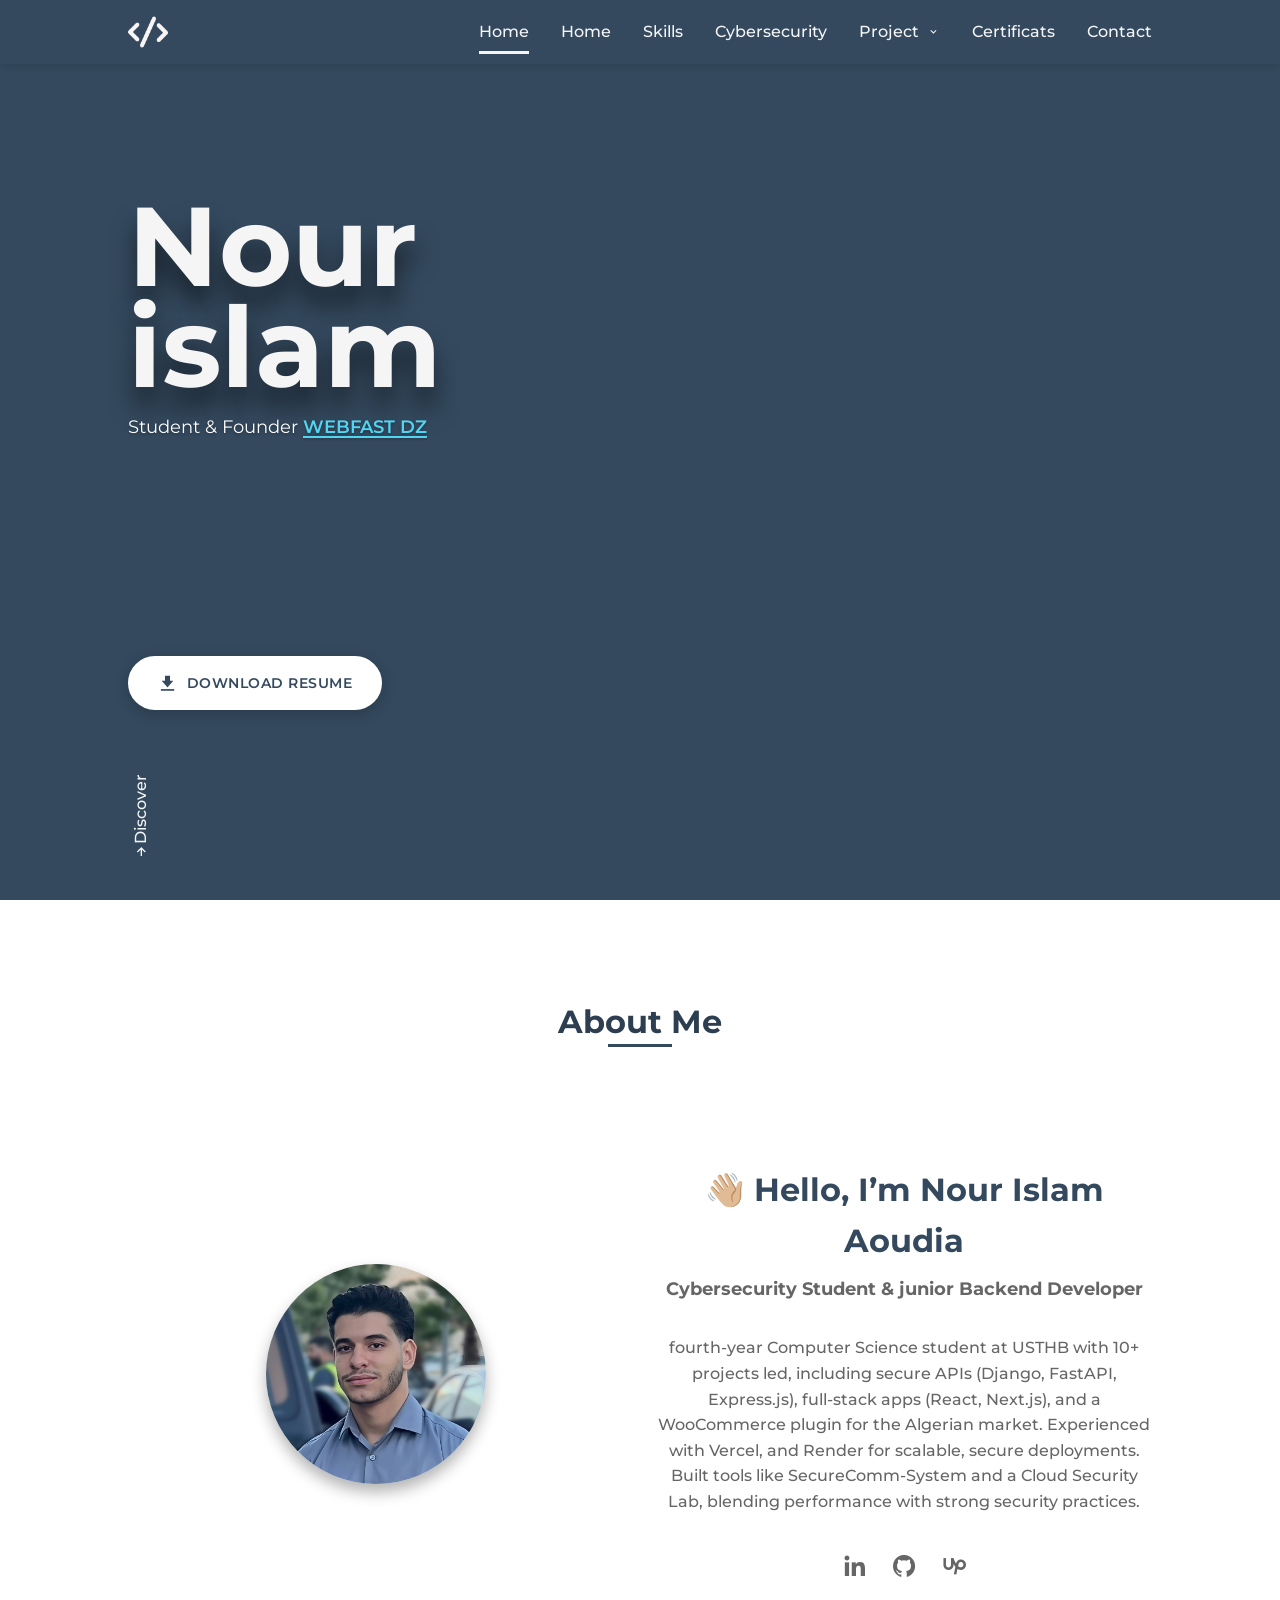
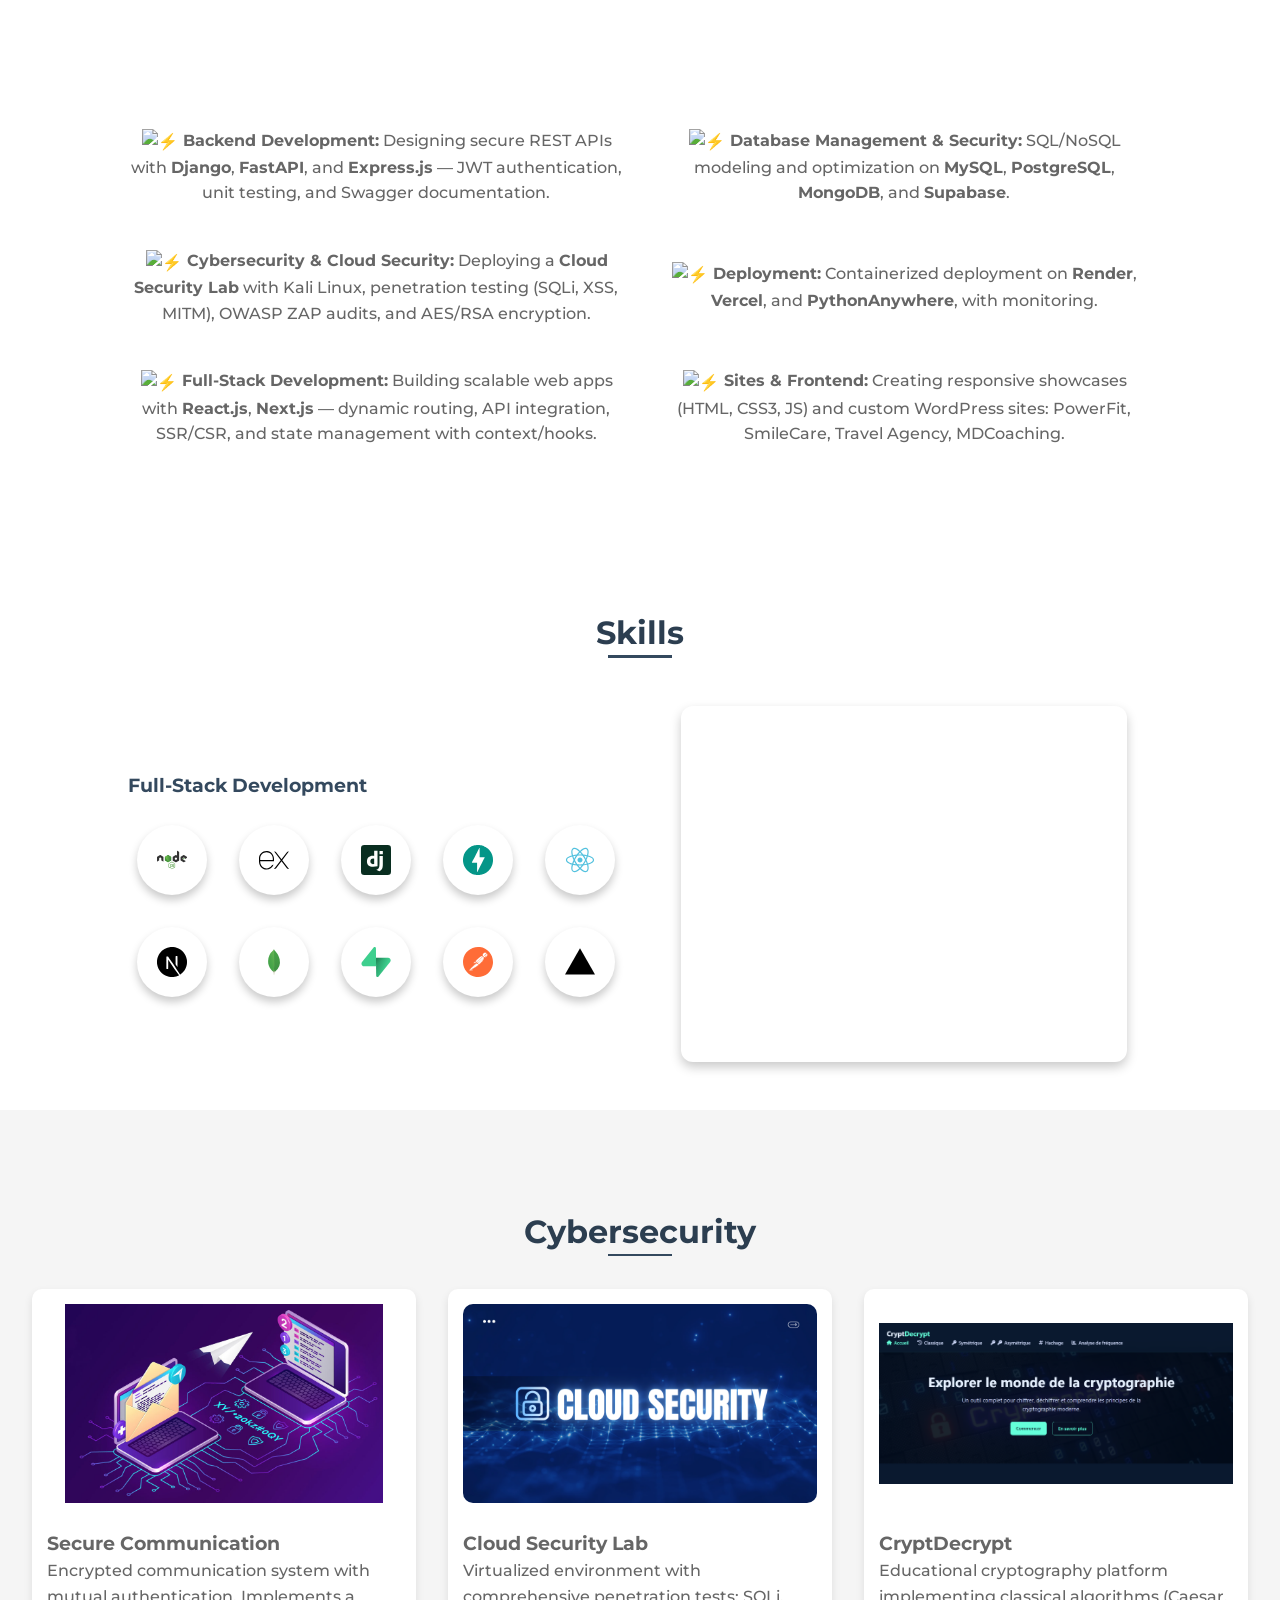
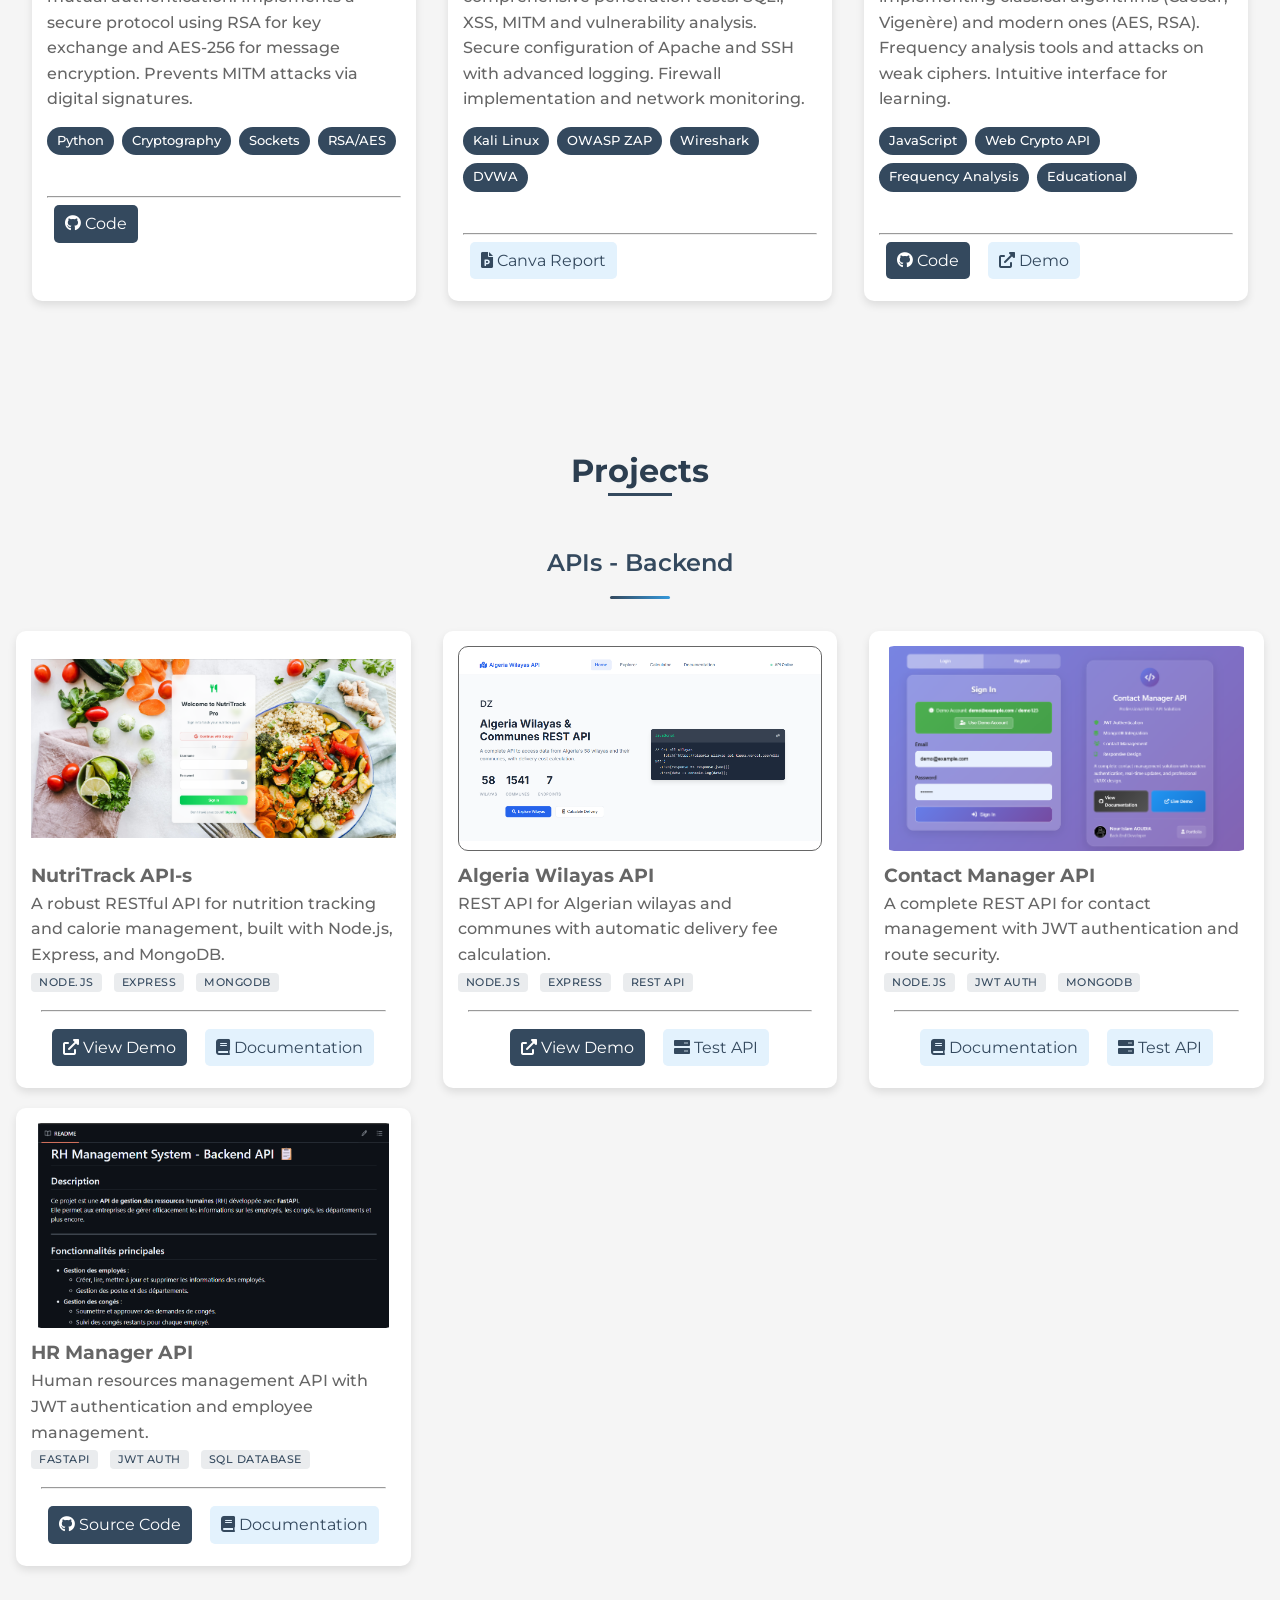
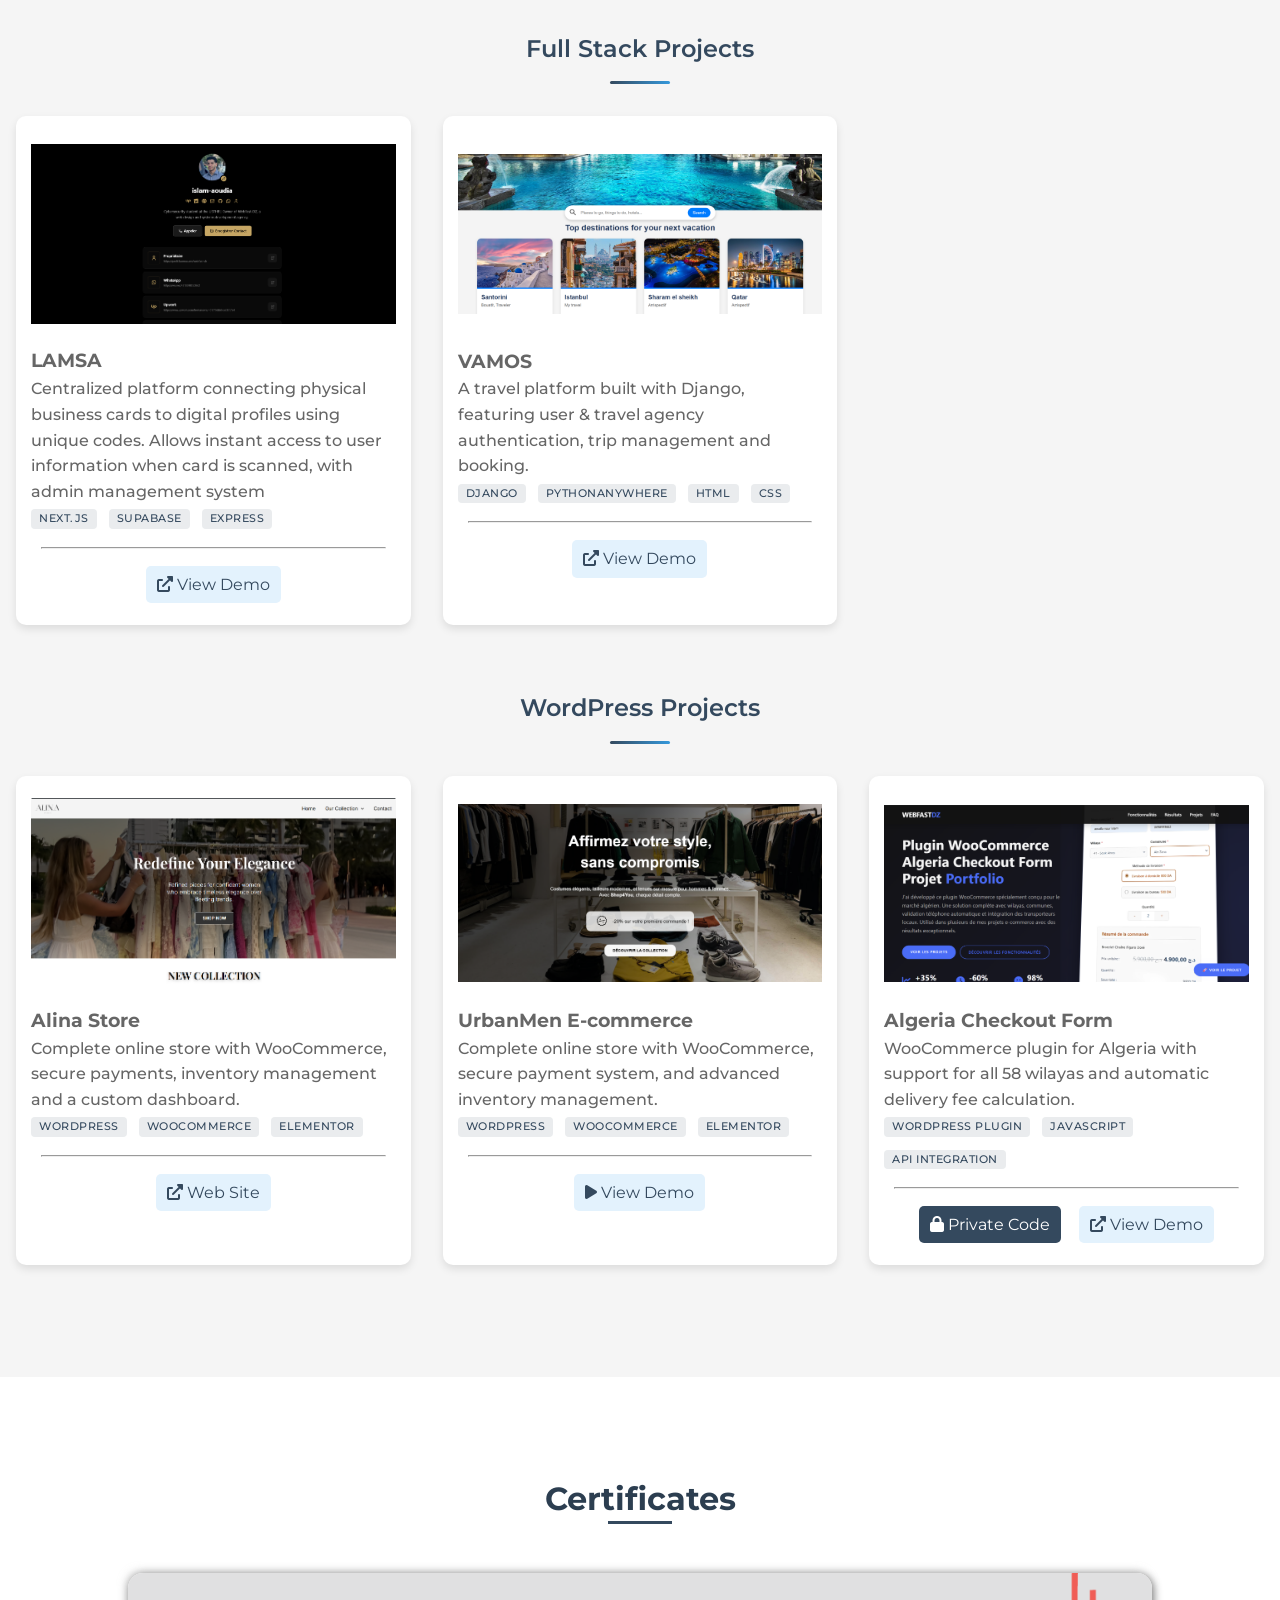
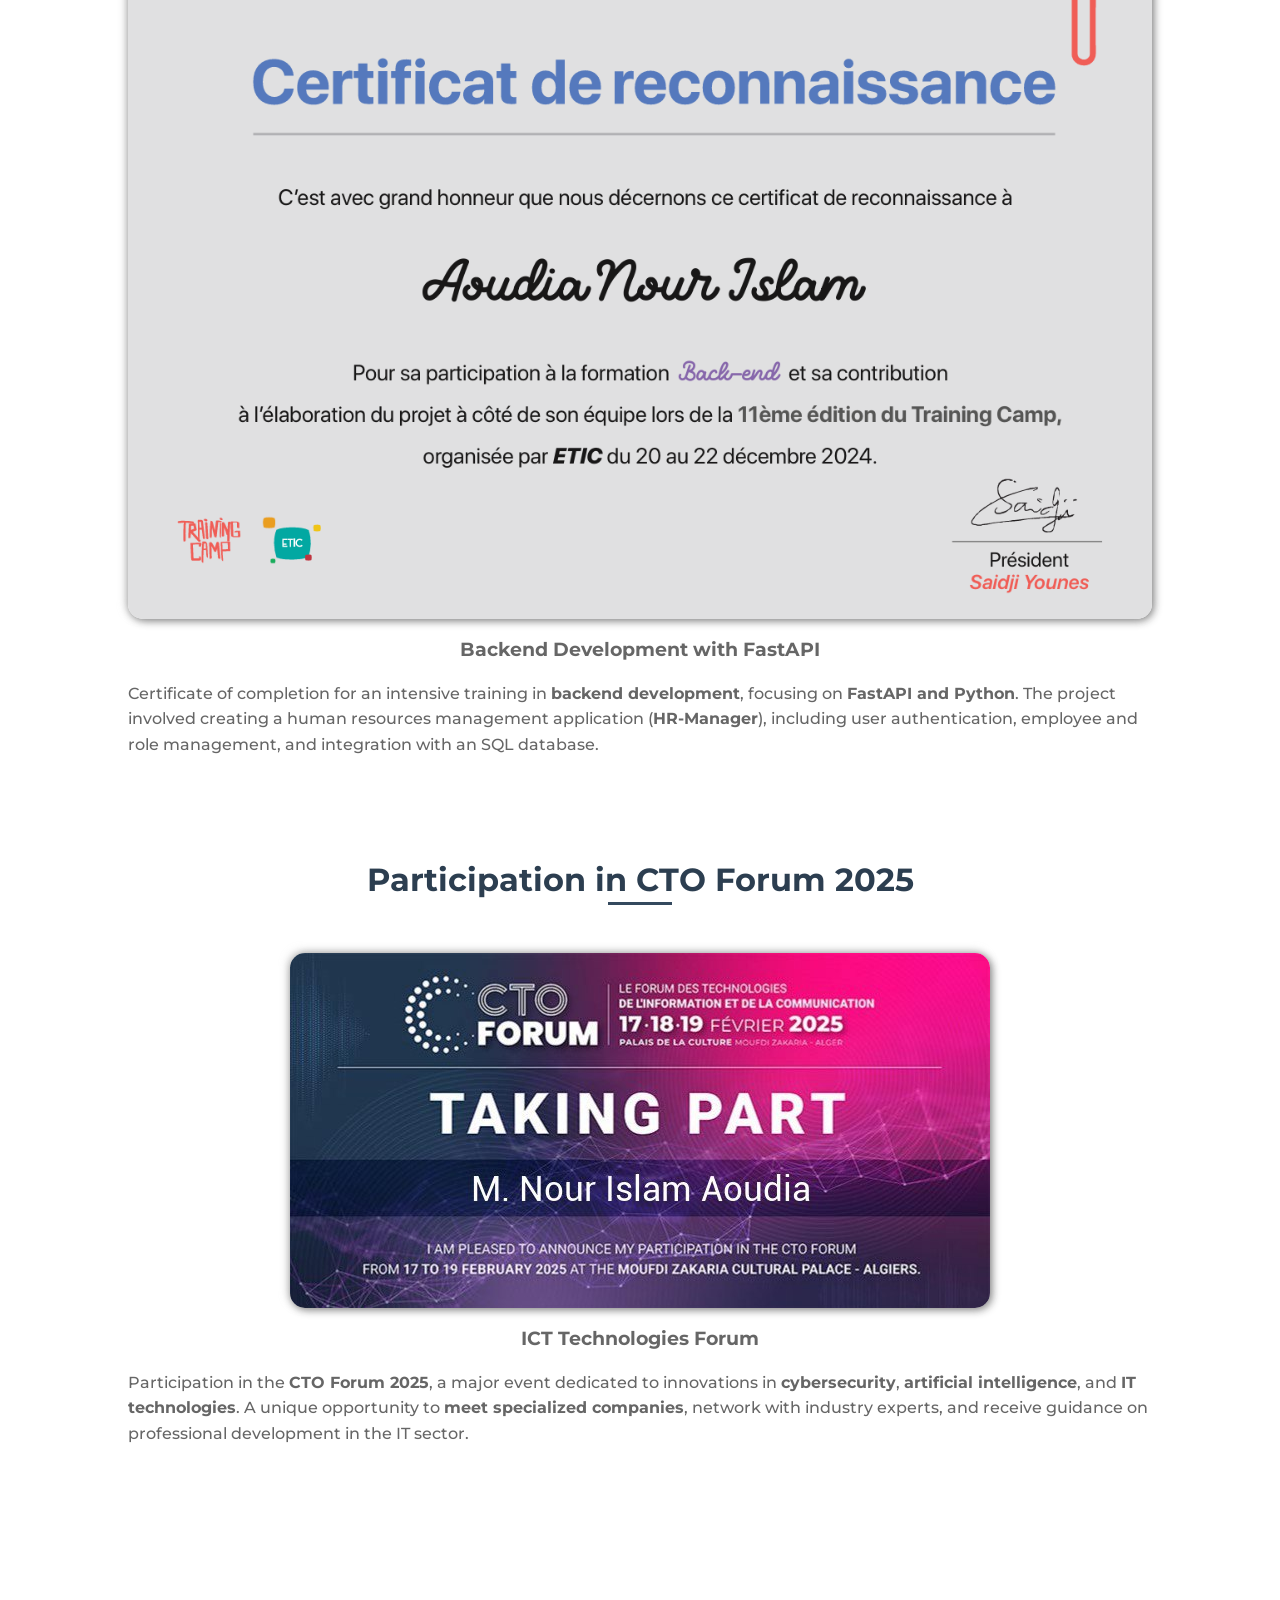
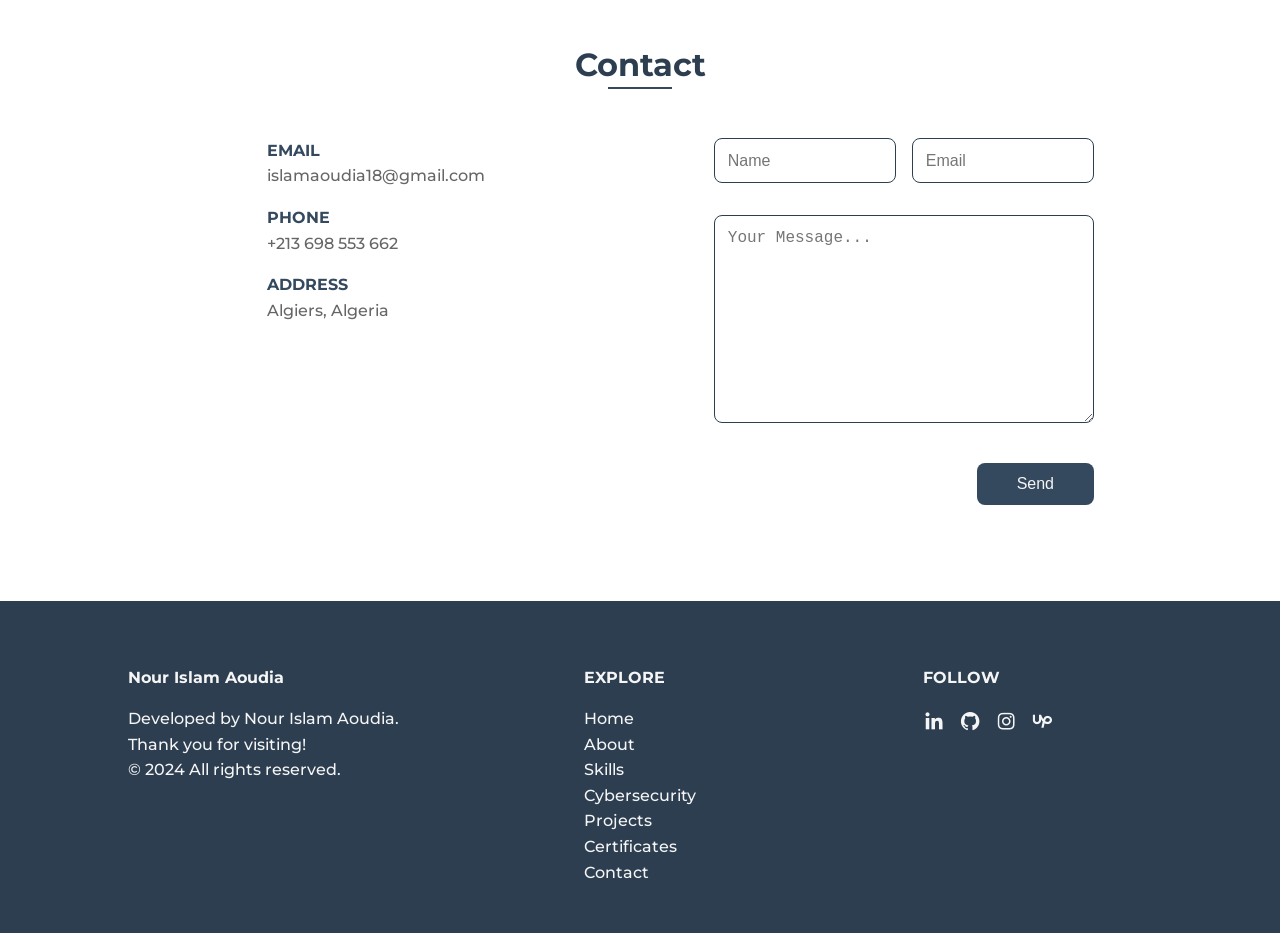
==== index.html @ b224ca78 "remove the bubbles in hero section" ====
<!DOCTYPE html>
<html lang="en">
  <head>
    <!-- Metadata -->
    <meta charset="UTF-8" />
    <meta name="viewport" content="width=device-width, initial-scale=1.0" />
    
    <!-- Enhanced SEO Meta Tags -->
    <meta name="author" content="Nour Islam Aoudia" />
    <meta name="robots" content="index, follow, max-snippet:-1, max-image-preview:large, max-video-preview:-1" />
    <meta name="googlebot" content="index, follow" />
    <meta name="language" content="en, fr" />
    <meta name="theme-color" content="#34495e" />
    
    <!-- Canonical URL -->
    <link rel="canonical" href="https://islamaoudia.dev/" />

    <!-- Enhanced Description & Keywords -->
    <meta
      name="description"
      content="Nour Islam Aoudia - junior Backend Developer & Cybersecurity Student. Proficient in Django, FastAPI, Express.js, MongoDB, PostgreSQL. Creating secure REST APIs and full-stack web applications."
    />
    <meta
      name="keywords"
      content="Nour Islam Aoudia, Backend Developer, Cybersecurity Student, Django, FastAPI, Express.js, MongoDB, PostgreSQL, REST API, Full-Stack Developer, Web Security, Database Management, Algeria Developer, WEBFAST DZ"
    />

    <!-- French Meta Tags -->
    <meta
      name="description:fr"
      content="Nour Islam Aoudia - Développeur Backend junior & Étudiant en Cybersécurité. Maîtrise de Django, FastAPI, Express.js, MongoDB, PostgreSQL. Création d'APIs REST sécurisées et applications web full-stack."
    />
    <meta
      name="keywords:fr"
      content="Nour Islam Aoudia, Développeur Backend, Étudiant en Cybersécurité, Django, FastAPI, Express.js, MongoDB, PostgreSQL, API REST, Développeur Full-Stack, Sécurité Web, Gestion Base de Données, Développeur Algérie, WEBFAST DZ"
    />

    <!-- Enhanced Open Graph Metadata -->
    <meta property="og:title" content="Nour Islam Aoudia - junior Backend Developer & Cybersecurity Student" />
    <meta
      property="og:description"
      content="Discover the portfolio of Nour Islam Aoudia, a skilled Backend Developer and Cybersecurity Student specializing in secure web applications, APIs, and database management. Founder of WEBFAST DZ."
    />
    <meta property="og:image" content="https://islamaoudia.dev/cover.png" />
    <meta property="og:image:width" content="1200" />
    <meta property="og:image:height" content="630" />
    <meta property="og:image:alt" content="Nour Islam Aoudia - Backend Developer Portfolio" />
    <meta property="og:url" content="https://islamaoudia.dev/" />
    <meta property="og:type" content="website" />
    <meta property="og:site_name" content="Nour Islam Aoudia Portfolio" />
    <meta property="og:locale" content="en_US" />
    <meta property="og:locale:alternate" content="fr_FR" />
    
    <!-- Twitter Card Metadata -->
    <meta name="twitter:card" content="summary_large_image" />
    <meta name="twitter:title" content="Nour Islam Aoudia - junior Backend Developer & Cybersecurity Student" />
    <meta name="twitter:description" content="Skilled Backend Developer and Cybersecurity Student. Django, FastAPI, Express.js specialist. Founder of WEBFAST DZ." />
    <meta name="twitter:image" content="https://islamaoudia.dev/cover.png" />
    <meta name="twitter:image:alt" content="Nour Islam Aoudia Portfolio" />
    <meta name="twitter:creator" content="@nourislamaoudia" />
    
    <!-- Schema.org Structured Data for Person -->
    <script type="application/ld+json">
    {
      "@context": "https://schema.org",
      "@type": "Person",
      "name": "Nour Islam Aoudia",
      "url": "https://islamaoudia.dev",
      "image": "https://islamaoudia.dev/Me-Pica.png",
      "sameAs": [
        "https://github.com/NourIslamAoudia",
        "https://www.linkedin.com/in/nour-islam-aoudia/",
        "https://www.instagram.com/n0r.islam"
      ],
      "jobTitle": "Junior Backend Developer & Cybersecurity Student",
      "worksFor": {
        "@type": "Organization",
        "name": "WEBFAST DZ"
      },
      "knowsAbout": ["Backend Development", "Cybersecurity", "Django", "FastAPI", "Express.js", "MongoDB", "PostgreSQL", "REST API"],
      "description": "Junior Backend Developer and Cybersecurity Student with expertise in Django, FastAPI, Express.js, and database management.",
      "address": {
        "@type": "PostalAddress",
        "addressCountry": "Algeria"
      }
    }
    </script>

    <!-- Alternate Language Versions -->
    <link rel="alternate" hreflang="en" href="https://islamaoudia.dev/" />
    <link rel="alternate" hreflang="fr" href="https://islamaoudia.dev/fr/" />
    
    <!-- Sitemap -->
    <link rel="sitemap" type="application/xml" href="https://islamaoudia.dev/sitemap.xml" />

    <!-- Favicon and Icons -->
    <link rel="icon" type="image/png" href="code.png" />
    <link rel="apple-touch-icon" href="code.png" />
    <link rel="manifest" href="manifest.json" />

    <!-- Stylesheets with preload for performance -->
    <link rel="preload" href="style.css" as="style" onload="this.onload=null;this.rel='stylesheet'">
    <noscript><link rel="stylesheet" href="style.css"></noscript>
    
    <!-- Preconnect to external domains for performance -->
    <link rel="preconnect" href="https://cdn.jsdelivr.net" crossorigin>
    <link rel="preconnect" href="https://cdnjs.cloudflare.com" crossorigin>
    <link rel="preconnect" href="https://fonts.googleapis.com" crossorigin>
    <link rel="preconnect" href="https://unpkg.com" crossorigin>
    
    <link
      href="https://cdn.jsdelivr.net/npm/boxicons@2.0.5/css/boxicons.min.css"
      rel="stylesheet"
    />
    <link
      rel="stylesheet"
      href="https://cdnjs.cloudflare.com/ajax/libs/font-awesome/6.0.0/css/all.min.css"
    />
    <link
      rel="stylesheet"
      href="https://unpkg.com/boxicons@2.1.4/css/boxicons.min.css"
    />
    <link
      rel="stylesheet"
      href="https://cdnjs.cloudflare.com/ajax/libs/font-awesome/6.0.0-beta3/css/all.min.css"
    />

    <title>
      Nour Islam Aoudia | junior Backend Developer & Cybersecurity Student | Django, FastAPI, Express.js
    </title>
  </head>

  <body>
    <!-- Header Navigation -->
    <header class="l-header">
      <nav class="nav bd-grid">
        <div>
          <a href="#" class="nav__logo">
            <img src="logo.png" alt="Logo" class="nav__logo-img" />
          </a>
        </div>

        <div class="nav__menu" id="nav-menu">
          <ul class="nav__list">
            <li class="nav__item">
              <a href="#home" class="nav__link active">Home</a>
            </li>
            <li class="nav__item">
              <a href="#about" class="nav__link">Home</a>
            </li>
            <li class="nav__item">
              <a href="#skills" class="nav__link">Skills</a>
            </li>
            <li class="nav__item">
              <a href="#cybersecurity" class="nav__link">Cybersecurity</a>
            </li>
            <li class="nav__item nav__dropdown">
              <a href="#portfolio" class="nav__link"
                >Project<i class="bx bx-chevron-down"></i
              ></a>
              <ul class="nav__dropdown-menu">
                <li>
                  <a href="#autres" class="nav__dropdown-link"
                    >API's - Backend</a
                  >
                </li>
                <li>
                  <a href="#fullstack" class="nav__dropdown-link">Full Stack</a>
                </li>
                <li>
                  <a href="#wordpress" class="nav__dropdown-link">WordPress</a>
                </li>
              </ul>
            </li>
            <!--<li class="nav__item"><a href="#project" class="nav__link">Projets</a></li>-->
            <li class="nav__item">
              <a href="#certificat" class="nav__link">Certificats</a>
            </li>
            <li class="nav__item">
              <a href="#contact" class="nav__link">Contact</a>
            </li>
          </ul>
        </div>

        <div class="nav__toggle" id="nav-toggle">
          <i class="bx bx-menu"></i>
        </div>
      </nav>
    </header>

    <main class="l-main">
      <!-- Home Section -->
      <section class="home" id="home">
        
        <div class="home__container bd-grid">
          <h1 class="home__title">
            <span>Nour</span><br />
            <span>islam</span>
          </h1>
          <!-- Nouveau sous-titre ajouté ici -->
          <h2 class="home__subtitle">
            Student & Founder
            <a
              href="https://webfast-dz.vercel.app"
              target="_blank"
              class="webfast-link"
              >WEBFAST DZ</a
            >
          </h2>

          <!-- Download Resume Button -->
          <div class="home__cta">
            <a href="resume.pdf" download="Nour_Islam_Aoudia_Resume.pdf" class="home__cta-btn">
              <i class='bx bxs-download'></i>
              Download Resume
            </a>
          </div>

          <div class="home__scroll">
            <a href="#about" class="home__scroll-link">
              <i class="bx bx-down-arrow-alt"></i>Discover
            </a>
          </div>

          <div class="home__img" id="lottie-animation"></div>
        </div>
      </section>

      <!-- About Section -->
      <section class="about section" id="about" itemscope itemtype="https://schema.org/Person">
        <h2 class="section-title">About Me</h2>
        <div class="about__container bd-grid">
          <div class="about__img">
            <img src="Me-Pica.png" alt="Professional photo of Nour Islam Aoudia - Backend Developer and Cybersecurity Specialist" itemprop="image" />
          </div>

          <div>
            <div class="about__social" style="text-align: center">
              <h2 class="about__subtitle">👋🏼 Hello, I’m Nour Islam Aoudia</h2>
              <span class="about__profession" style="font-size: large">
                <b>Cybersecurity Student & junior Backend Developer</b>
              </span>
              <p class="about__text">
                fourth-year Computer Science student at USTHB with 10+ projects
                led, including secure APIs (Django, FastAPI, Express.js),
                full-stack apps (React, Next.js), and a WooCommerce plugin for
                the Algerian market. Experienced with Vercel, and Render
                for scalable, secure deployments. Built tools like
                SecureComm-System and a Cloud Security Lab, blending performance
                with strong security practices.
              </p>
            </div>
            <div class="about__social">
              <a
                href="https://www.linkedin.com/in/nour-islam-aoudia-594b5026a/"
                class="about__social-icon"
              >
                <i class="bx bxl-linkedin"></i>
              </a>
              <a
                href="https://github.com/NourIslamAoudia"
                class="about__social-icon"
              >
                <i class="bx bxl-github"></i>
              </a>
              <a
                href="https://www.upwork.com/freelancers/~017f56bb8ccd37c7e4?mp_source=share"
                class="about__social-icon"
              >
                <i class="bx bxl-upwork"></i>
              </a>
            </div>
          </div>
        </div>

        <ul class="about__container bd-grid">
            <li class="about__info" id="left">
                <img
                alt="⚡"
                draggable="false"
                src="//cdnjs.cloudflare.com/ajax/libs/twemoji/14.0.2/72x72/26a1.png"
                style="display: inline; height: 1em; width: 1em; margin: 0 0.05em 0 0.1em; vertical-align: -0.1em;"
                />
                <strong>Backend Development:</strong>
                Designing secure REST APIs with <b>Django</b>, <b>FastAPI</b>, and
                <b>Express.js</b> — JWT authentication, unit testing, and Swagger documentation.
            </li>

            <li class="about__info" id="right">
                <img
                alt="⚡"
                draggable="false"
                src="//cdnjs.cloudflare.com/ajax/libs/twemoji/14.0.2/72x72/26a1.png"
                style="display: inline; height: 1em; width: 1em; margin: 0 0.05em 0 0.1em; vertical-align: -0.1em;"
                />
                <strong>Database Management & Security:</strong>
                SQL/NoSQL modeling and optimization on <b>MySQL</b>, <b>PostgreSQL</b>,
                <b>MongoDB</b>, and <b>Supabase</b>.
            </li>

            <li class="about__info" id="left">
                <img
                alt="⚡"
                draggable="false"
                src="//cdnjs.cloudflare.com/ajax/libs/twemoji/14.0.2/72x72/26a1.png"
                style="display: inline; height: 1em; width: 1em; margin: 0 0.05em 0 0.1em; vertical-align: -0.1em;"
                />
                <strong>Cybersecurity & Cloud Security:</strong>
                Deploying a <b>Cloud Security Lab</b> with Kali Linux, penetration testing (SQLi, XSS, MITM),
                OWASP ZAP audits, and AES/RSA encryption.
            </li>

            <li class="about__info" id="right">
                <img
                alt="⚡"
                draggable="false"
                src="//cdnjs.cloudflare.com/ajax/libs/twemoji/14.0.2/72x72/26a1.png"
                style="display: inline; height: 1em; width: 1em; margin: 0 0.05em 0 0.1em; vertical-align: -0.1em;"
                />
                <strong>Deployment:</strong>
                Containerized deployment on <b>Render</b>, <b>Vercel</b>, and <b>PythonAnywhere</b>,
                with monitoring.
            </li>

            <li class="about__info" id="left">
                <img
                alt="⚡"
                draggable="false"
                src="//cdnjs.cloudflare.com/ajax/libs/twemoji/14.0.2/72x72/26a1.png"
                style="display: inline; height: 1em; width: 1em; margin: 0 0.05em 0 0.1em; vertical-align: -0.1em;"
                />
                <strong>Full-Stack Development:</strong>
                Building scalable web apps with <b>React.js</b>, <b>Next.js</b> —
                dynamic routing, API integration, SSR/CSR, and state management with context/hooks.
            </li>

            <li class="about__info" id="right">
                <img
                alt="⚡"
                draggable="false"
                src="//cdnjs.cloudflare.com/ajax/libs/twemoji/14.0.2/72x72/26a1.png"
                style="display: inline; height: 1em; width: 1em; margin: 0 0.05em 0 0.1em; vertical-align: -0.1em;"
                />
                <strong>Sites & Frontend:</strong>
                Creating responsive showcases (HTML, CSS3, JS) and custom WordPress sites:
                PowerFit, SmileCare, Travel Agency, MDCoaching.
            </li>
        </ul>


      <!-- Skills Section -->
      <section class="skills section" id="skills">
        <h2 class="section-title">Skills</h2>
        <div class="skills__container bd-grid">
          <div class="skills__box">
            <h3 class="skills__subtitle">Full-Stack Development</h3>
            <div class="skills__icons">
              <!-- Skill Icons with Circular Container -->
              <div class="skill__icon-circle">
                <img
                  src="assets/icons/nodejs.svg"
                  alt="Node.js"
                  class="skill__icon"
                />
              </div>
              <div class="skill__icon-circle">
                <img
                  src="assets/icons/express.svg"
                  alt="Express.js"
                  class="skill__icon"
                />
              </div>
              <div class="skill__icon-circle">
                <img
                  src="assets/icons/django.svg"
                  alt="Django"
                  class="skill__icon"
                />
              </div>
              <div class="skill__icon-circle">
                <img
                  src="assets/icons/FastAPI.svg"
                  alt="FastAPI"
                  class="skill__icon"
                />
              </div>
              <div class="skill__icon-circle">
                <img
                  src="assets/icons/react.svg"
                  alt="React"
                  class="skill__icon"
                />
              </div>
              <div class="skill__icon-circle">
                <img
                  src="assets/icons/nextjs.svg"
                  alt="NextJS"
                  class="skill__icon"
                />
              </div>
              <div class="skill__icon-circle">
                <img
                  src="assets/icons/mongodb.svg"
                  alt="MongoDB"
                  class="skill__icon"
                />
              </div>
              <div class="skill__icon-circle">
                <img
                  src="assets/icons/supabase.svg"
                  alt="Supabase"
                  class="skill__icon"
                />
              </div>
              <div class="skill__icon-circle">
                <img
                  src="assets/icons/postman.svg"
                  alt="Postman"
                  class="skill__icon"
                />
              </div>
              <div class="skill__icon-circle">
                <img
                  src="assets/icons/vercel.svg"
                  alt="Vercel"
                  class="skill__icon"
                />
              </div>
            </div>
          </div>
          <div class="chart-container">
            <canvas id="radarChart"></canvas>
          </div>
        </div>
      </section>

      <!-- Cybersécurité Section -->
      <section class="cybersecurity section" id="cybersecurity">
        <h2 class="section-title">Cybersecurity</h2>
        <div class="portfolio__container bd-grid">
          <div class="portfolio__item">
            <img src="project/secure_commu.jpg" alt="Secure Communication" />
            <br />
            <div class="portfolio__content">
              <h3 class="portfolio__title">Secure Communication</h3>
              <p class="portfolio__description">
                Encrypted communication system with mutual authentication.
                Implements a secure protocol using RSA for key exchange and
                AES‑256 for message encryption. Prevents MITM attacks via
                digital signatures.
              </p>
              <div class="cyber-tech">
                <span class="tech-tag">Python</span>
                <span class="tech-tag">Cryptography</span>
                <span class="tech-tag">Sockets</span>
                <span class="tech-tag">RSA/AES</span>
              </div>
              <br />
              <hr />
              <div class="portfolio__links">
                <a
                  href="https://github.com/NourIslamAoudia/SecureComm-System.git"
                  class="portfolio__link-name"
                >
                  <i class="fab fa-github"></i> Code
                </a>
              </div>
            </div>
          </div>

          <div class="portfolio__item">
            <img src="project/clooud.png" alt="Cloud Security Lab" />
            <br />
            <div class="portfolio__content">
              <h3 class="portfolio__title">Cloud Security Lab</h3>
              <p class="portfolio__description">
                Virtualized environment with comprehensive penetration tests:
                SQLi, XSS, MITM and vulnerability analysis. Secure configuration
                of Apache and SSH with advanced logging. Firewall implementation
                and network monitoring.
              </p>
              <div class="cyber-tech">
                <span class="tech-tag">Kali Linux</span>
                <span class="tech-tag">OWASP ZAP</span>
                <span class="tech-tag">Wireshark</span>
                <span class="tech-tag">DVWA</span>
              </div>
              <br />
              <hr />
              <div class="portfolio__links">
                <a
                  href="https://www.canva.com/design/DAGm5iIHAuY/79BrPWYTE5_JJTWfNdQR8A/edit?utm_content=DAGm5iIHAuY&utm_campaign=designshare&utm_medium=link2&utm_source=sharebutton"
                  class="portfolio__link-demo"
                  target="_blank"
                >
                  <i class="fas fa-file-powerpoint"></i> Canva Report
                </a>
              </div>
            </div>
          </div>

          <div class="portfolio__item">
            <img src="project/crypto.png" alt="CryptDecrypt" />
            <br />
            <div class="portfolio__content">
              <h3 class="portfolio__title">CryptDecrypt</h3>
              <p class="portfolio__description">
                Educational cryptography platform implementing classical
                algorithms (Caesar, Vigenère) and modern ones (AES, RSA).
                Frequency analysis tools and attacks on weak ciphers. Intuitive
                interface for learning.
              </p>
              <div class="cyber-tech">
                <span class="tech-tag">JavaScript</span>
                <span class="tech-tag">Web Crypto API</span>
                <span class="tech-tag">Frequency Analysis</span>
                <span class="tech-tag">Educational</span>
              </div>
              <br />
              <hr />
              <div class="portfolio__links">
                <a
                  href="https://github.com/NourIslamAoudia/crypto-algorithms-js.git"
                  class="portfolio__link-name"
                >
                  <i class="fab fa-github"></i> Code
                </a>
                <a
                  href="https://crypto-algorithms-js.vercel.app/"
                  class="portfolio__link-demo"
                >
                  <i class="fas fa-external-link-alt"></i> Demo
                </a>
              </div>
            </div>
          </div>
        </div>
      </section>

      <!-- Portfolio Section -->
      <section class="portfolio section" id="portfolio">
        <div class="section-header">
          <h2 class="section-title">Projects</h2>
        </div>

        <!-- APIs - Backend -->
        <div class="portfolio-subsection" id="autres">
          <div class="subsection-header">
            <h3 class="portfolio-subsection-title">APIs - Backend</h3>
          </div>
          <div class="portfolio__container">
            <!-- NutriTrack-API-s -->
            <div class="portfolio__item">
              <div class="portfolio__img">
                <img
                  src="project/nutriTrack.png"
                  alt="NutriTrack-API-s"
                  loading="lazy"
                />
              </div>
              <div class="portfolio__content">
                <h3 class="portfolio__title">NutriTrack API-s</h3>
                <p class="portfolio__description">
                  A robust RESTful API for nutrition tracking and calorie
                  management, built with Node.js, Express, and MongoDB.
                </p>
                <div class="portfolio__tech">
                  <span class="tech-badge">Node.js</span>
                  <span class="tech-badge">Express</span>
                  <span class="tech-badge">MongoDB</span>
                </div>
                <hr style="margin: 10px" />
                <div class="portfolio__overlay">
                  <div class="portfolio__links">
                    <a
                      href="https://front-my-calories.vercel.app/"
                      class="portfolio__link-name"
                      target="_blank"
                      rel="noopener noreferrer"
                    >
                      <i class="fas fa-external-link-alt"></i> View Demo
                    </a>
                    <a
                      href="https://github.com/NourIslamAoudia/NutriTrack-API-s/blob/main/README.md"
                      class="portfolio__link-demo"
                      target="_blank"
                      rel="noopener noreferrer"
                    >
                      <i class="fas fa-book"></i> Documentation
                    </a>
                  </div>
                </div>
              </div>
            </div>

            <!-- Algeria Wilayas API -->
            <div class="portfolio__item">
              <div class="portfolio__img">
                <img
                  src="project/api-delevery.png"
                  alt="Algeria Wilayas API"
                  loading="lazy"
                  style="border: solid 1px"
                />
              </div>
              <div class="portfolio__content">
                <h3 class="portfolio__title">Algeria Wilayas API</h3>
                <p class="portfolio__description">
                  REST API for Algerian wilayas and communes with automatic
                  delivery fee calculation.
                </p>
                <div class="portfolio__tech">
                  <span class="tech-badge">Node.js</span>
                  <span class="tech-badge">Express</span>
                  <span class="tech-badge">REST API</span>
                </div>
                <hr style="margin: 10px" />
                <div class="portfolio__overlay">
                  <div class="portfolio__links">
                    <a
                      href="https://inetface-algeria-wilayas-api.vercel.app"
                      class="portfolio__link-name"
                      target="_blank"
                      rel="noopener noreferrer"
                    >
                      <i class="fas fa-external-link-alt"></i> View Demo
                    </a>
                    <a
                      href="https://algeria-wilayas-api-kappa.vercel.app/"
                      class="portfolio__link-demo"
                      target="_blank"
                      rel="noopener noreferrer"
                    >
                      <i class="fas fa-server"></i> Test API
                    </a>
                  </div>
                </div>
              </div>
            </div>

            <!-- Contact Manager API -->
            <div class="portfolio__item">
              <div class="portfolio__img">
                <img
                  src="project/api-contact.png"
                  alt="Contact Manager API"
                  loading="lazy"
                />
              </div>
              <div class="portfolio__content">
                <h3 class="portfolio__title">Contact Manager API</h3>
                <p class="portfolio__description">
                  A complete REST API for contact management with JWT
                  authentication and route security.
                </p>
                <div class="portfolio__tech">
                  <span class="tech-badge">Node.js</span>
                  <span class="tech-badge">JWT Auth</span>
                  <span class="tech-badge">MongoDB</span>
                </div>
                <hr style="margin: 10px" />
                <div class="portfolio__overlay">
                  <div class="portfolio__links">
                    <a
                      href="https://github.com/NourIslamAoudia/api-contact-manager/blob/main/README.md"
                      class="portfolio__link-demo"
                      target="_blank"
                      rel="noopener noreferrer"
                    >
                      <i class="fas fa-book"></i> Documentation
                    </a>
                    <a
                      href="https://api-contact-manager.vercel.app"
                      class="portfolio__link-demo"
                      target="_blank"
                      rel="noopener noreferrer"
                    >
                      <i class="fas fa-server"></i> Test API
                    </a>
                  </div>
                </div>
              </div>
            </div>


            <!-- HR Manager API -->
            <div class="portfolio__item">
              <div class="portfolio__img">
                <img
                  src="project/fastapi.png"
                  alt="HR Manager API"
                  loading="lazy"
                />
              </div>
              <div class="portfolio__content">
                <h3 class="portfolio__title">HR Manager API</h3>
                <p class="portfolio__description">
                  Human resources management API with JWT authentication and
                  employee management.
                </p>
                <div class="portfolio__tech">
                  <span class="tech-badge">FastAPI</span>
                  <span class="tech-badge">JWT Auth</span>
                  <span class="tech-badge">SQL Database</span>
                </div>
                <hr style="margin: 10px" />
                <div class="portfolio__overlay">
                  <div class="portfolio__links">
                    <a
                      href="https://github.com/NourIslamAoudia/HR-management-FastAPI-Backend/tree/main/app"
                      class="portfolio__link-name"
                      target="_blank"
                      rel="noopener noreferrer"
                    >
                      <i class="fab fa-github"></i> Source Code
                    </a>
                    <a
                      href="https://github.com/NourIslamAoudia/HR-management-FastAPI-Backend/blob/main/README.md"
                      class="portfolio__link-demo"
                      target="_blank"
                      rel="noopener noreferrer"
                    >
                      <i class="fas fa-book"></i> Documentation
                    </a>
                  </div>
                </div>
              </div>
            </div>

          </div>
        </div>

        <!-- Full Stack Projects -->
        <div class="portfolio-subsection" id="fullstack">
          <div class="subsection-header">
            <h3 class="portfolio-subsection-title">Full Stack Projects</h3>
          </div>
          <div class="portfolio__container">

            <!-- LAMSA -->
            <div class="portfolio__item">
              <div class="portfolio__img">
                <img src="project/lamsaa.png" alt="LAMSA" loading="lazy" />
              </div>
              <div class="portfolio__content">
                <h3 class="portfolio__title">LAMSA</h3>
                <p class="portfolio__description">
                  Centralized platform connecting physical business cards to digital profiles using unique codes. Allows instant
                  access to user information when card is scanned, with admin management system
                </p>
                <div class="portfolio__tech">
                  <span class="tech-badge">Next.js</span>
                  <span class="tech-badge">Supabase</span>
                  <span class="tech-badge">Express</span>
                </div>
                <hr style="margin: 10px" />
                <div class="portfolio__overlay">
                  <div class="portfolio__links">
                    <a
                      href="https://profil.laamsa.com"
                      class="portfolio__link-demo"
                      target="_blank"
                      rel="noopener noreferrer"
                    >
                      <i class="fas fa-external-link-alt"></i> View Demo
                    </a>
                  </div>
                </div>
              </div>
            </div>

            <!-- VAMOS -->
            <div class="portfolio__item">
              <div class="portfolio__img">
                <img src="project/vamos.png" alt="VAMOS" loading="lazy" />
              </div>
              <div class="portfolio__content">
                <h3 class="portfolio__title">VAMOS</h3>
                <p class="portfolio__description">
                  A travel platform built with Django, featuring user & travel
                  agency authentication, trip management and booking.
                </p>
                <div class="portfolio__tech">
                  <span class="tech-badge">Django</span>
                  <span class="tech-badge">pythonanywhere</span>
                  <span class="tech-badge">HTML</span>
                  <span class="tech-badge">CSS</span>
                </div>
                <hr style="margin: 10px" />
                <div class="portfolio__overlay">
                  <div class="portfolio__links">
                    <a
                      href="https://islam04.pythonanywhere.com"
                      class="portfolio__link-demo"
                      target="_blank"
                      rel="noopener noreferrer"
                    >
                      <i class="fas fa-external-link-alt"></i> View Demo
                    </a>
                  </div>
                </div>
              </div>
            </div>
          </div>
        </div>

        <!-- WordPress Projects -->
        <div class="portfolio-subsection" id="wordpress">
          <div class="subsection-header">
            <h3 class="portfolio-subsection-title">WordPress Projects</h3>
          </div>
          <div class="portfolio__container">

            <!-- Alina Store E-commerce -->
            <div class="portfolio__item">
              <div class="portfolio__img">
                <img
                  src="project/alina-store.png"
                  alt="Alina Store E-commerce"
                  loading="lazy"
                />
              </div>
              <div class="portfolio__content">
                <h3 class="portfolio__title">Alina Store</h3>
                <p class="portfolio__description">
                  Complete online store with WooCommerce, secure payments, inventory management and a custom dashboard.
                </p>
                <div class="portfolio__tech">
                  <span class="tech-badge">WordPress</span>
                  <span class="tech-badge">WooCommerce</span>
                  <span class="tech-badge">Elementor</span>
                </div>
                <hr style="margin: 10px" />
                <div class="portfolio__overlay">
                  <div class="portfolio__links">
                    <a
                      href="https://alina1-store.com/"
                      class="portfolio__link-demo"
                      target="_blank"
                      rel="noopener noreferrer"
                    >
                      <i class="fas fa-external-link-alt"></i> Web Site
                    </a>
                  </div>
                </div>
              </div>
            </div>

            <!-- UrbanMen E-commerce -->
            <div class="portfolio__item">
              <div class="portfolio__img">
                <img
                  src="project/UrabnMen.png"
                  alt="UrbanMen E-commerce"
                  loading="lazy"
                />
              </div>
              <div class="portfolio__content">
                <h3 class="portfolio__title">UrbanMen E-commerce</h3>
                <p class="portfolio__description">
                  Complete online store with WooCommerce, secure payment system,
                  and advanced inventory management.
                </p>
                <div class="portfolio__tech">
                  <span class="tech-badge">WordPress</span>
                  <span class="tech-badge">WooCommerce</span>
                  <span class="tech-badge">Elementor</span>
                </div>
                <hr style="margin: 10px" />
                <div class="portfolio__overlay">
                  <div class="portfolio__links">
                    <a
                      href="https://www.youtube.com/watch?v=8SJCJgWuDwQ"
                      class="portfolio__link-demo"
                      target="_blank"
                      rel="noopener noreferrer"
                    >
                      <i class="fas fa-play"></i> View Demo
                    </a>
                  </div>
                </div>
              </div>
            </div>


            <!-- Algeria Checkout Form -->
            <div class="portfolio__item">
              <div class="portfolio__img">
                <img
                  src="project/checkout-plugin.png"
                  alt="Algeria Checkout Form"
                  loading="lazy"
                />
              </div>
              <div class="portfolio__content">
                <h3 class="portfolio__title">Algeria Checkout Form</h3>
                <p class="portfolio__description">
                  WooCommerce plugin for Algeria with support for all 58 wilayas
                  and automatic delivery fee calculation.
                </p>
                <div class="portfolio__tech">
                  <span class="tech-badge">WordPress Plugin</span>
                  <span class="tech-badge">JavaScript</span>
                  <span class="tech-badge">API Integration</span>
                </div>
                <hr style="margin: 10px" />
                <div class="portfolio__overlay">
                  <div class="portfolio__links">
                    <a
                      href="#contact"
                      class="portfolio__link-name"
                      onclick="event.preventDefault(); alert('To access the code, please contact me.'); document.getElementById('contact').scrollIntoView({behavior: 'smooth'});"
                    >
                      <i class="fas fa-lock"></i> Private Code
                    </a>
                    <a
                      href="https://landing-page-for-plugin.vercel.app/"
                      class="portfolio__link-demo"
                      target="_blank"
                      rel="noopener noreferrer"
                    >
                      <i class="fas fa-external-link-alt"></i> View Demo
                    </a>
                  </div>
                </div>
              </div>
            </div>
          </div>
        </div>
      </section>

      <!-- Project Section with Coming Soon Animation -->
      <!--
        <section class="project section" id="project">
            <h2 class="section-title">Projets</h2>
            <div class="project__container bd-grid">
                <div class="project__item">
                    <div class="coming-soon-container">
                        <h3 class="coming-soon-text">Coming Soon..</h3>
                        <div class="loading-dots">
                            <span class="dot"></span>
                            <span class="dot"></span>
                            <span class="dot"></span>
                        </div>
                    </div>
                </div>
            </div>
        </section>
        -->

      <!-- Certificat Section-->
      <section class="certificat section" id="certificat">
        <h2 class="section-title">Certificates</h2>
        <div class="certificat__container bd-grid">
          <!-- FastAPI Backend Development Certificate -->
          <div class="certificat__item">
            <img
              src="certificats/certificat-1.png"
              alt="FastAPI Backend Development Certificate"
              id="left"
            />
            <div class="certificat__content" id="right">
              <h3 class="certificat__title">
                Backend Development with FastAPI
              </h3>
              <p class="certificat__description">
                Certificate of completion for an intensive training in
                <strong>backend development</strong>, focusing on
                <strong>FastAPI and Python</strong>. The project involved
                creating a human resources management application
                (<strong>HR-Manager</strong>), including user authentication,
                employee and role management, and integration with an SQL
                database.
              </p>
            </div>
          </div>
        </div>

        <!-- CTO Forum Section -->
        <section class="certificat section" id="cto-forum">
          <h2 class="section-title">Participation in CTO Forum 2025</h2>
          <div class="certificat__container bd-grid">
            <div class="certificat__item">
              <img
                src="certificats/badge.png"
                alt="CTO Forum 2025 Badge"
                id="left"
              />
              <div class="certificat__content" id="right">
                <h3 class="certificat__title">ICT Technologies Forum</h3>
                <p class="certificat__description">
                  Participation in the <strong>CTO Forum 2025</strong>, a major
                  event dedicated to innovations in
                  <strong>cybersecurity</strong>,
                  <strong>artificial intelligence</strong>, and
                  <strong>IT technologies</strong>. A unique opportunity to
                  <strong>meet specialized companies</strong>, network with
                  industry experts, and receive guidance on professional
                  development in the IT sector.
                </p>
              </div>
            </div>
          </div>
        </section>
      </section>

      <!-- Contact Section -->
      <section class="contact section" id="contact">
        <h2 class="section-title">Contact</h2>
        <div class="contact__container bd-grid">
          <div class="contact__info">
            <h3 class="contact__subtitle">EMAIL</h3>
            <span class="contact__text">islamaoudia18@gmail.com</span>

            <h3 class="contact__subtitle">PHONE</h3>
            <span class="contact__text">+213 698 553 662</span>

            <h3 class="contact__subtitle">ADDRESS</h3>
            <span class="contact__text">Algiers, Algeria</span>
          </div>

          <form
            action="https://formspree.io/f/your_form_id"
            method="POST"
            class="contact__form"
          >
            <div class="contact__inputs">
              <input
                name="name"
                type="text"
                placeholder="Name"
                class="contact__input"
                required
              />
              <input
                name="email"
                type="email"
                placeholder="Email"
                class="contact__input"
                required
              />
            </div>

            <textarea
              name="message"
              cols="0"
              rows="10"
              placeholder="Your Message..."
              class="contact__input"
              required
            ></textarea>

            <input type="submit" value="Send" class="contact__button" />
          </form>
        </div>
      </section>
    </main>

    <!-- Footer -->
    <footer class="footer section">
      <div class="footer__container bd-grid">
        <div class="footer__data">
          <h2 class="footer__title">Nour Islam Aoudia</h2>
          <p class="footer__text">
            Developed by Nour Islam Aoudia. Thank you for visiting!
          </p>
          <p>&copy; 2024 All rights reserved.</p>
        </div>

        <div class="footer__data">
          <h2 class="footer__title">EXPLORE</h2>
          <ul>
            <li><a href="#home" class="footer__link">Home</a></li>
            <li><a href="#about" class="footer__link">About</a></li>
            <li><a href="#skills" class="footer__link">Skills</a></li>
            <li>
              <a href="#cybersecurity" class="footer__link">Cybersecurity</a>
            </li>
            <li><a href="#portfolio" class="footer__link">Projects</a></li>
            <li><a href="#certificat" class="footer__link">Certificates</a></li>
            <li><a href="#contact" class="footer__link">Contact</a></li>
          </ul>
        </div>

        <div class="footer__data">
          <h2 class="footer__title">FOLLOW</h2>
          <a
            href="https://www.linkedin.com/in/nour-islam-aoudia-594b5026a/"
            class="footer__social"
          >
            <i class="bx bxl-linkedin"></i>
          </a>
          <a href="https://github.com/NourIslamAoudia" class="footer__social">
            <i class="bx bxl-github"></i>
          </a>
          <a href="https://www.instagram.com/n0r.islam" class="footer__social">
            <i class="bx bxl-instagram"></i>
          </a>
          <a
            href="https://www.upwork.com/freelancers/~017f56bb8ccd37c7e4?mp_source=share"
            class="footer__social"
          >
            <i class="bx bxl-upwork"></i>
          </a>
        </div>
      </div>
    </footer>

    <!-- External Scripts with async/defer for performance -->
    <script src="https://unpkg.com/scrollreveal" defer></script>
    <script src="https://cdnjs.cloudflare.com/ajax/libs/lottie-web/5.9.6/lottie.min.js" defer></script>
    <script src="https://cdn.jsdelivr.net/npm/sweetalert2@11" defer></script>
    <script src="https://cdn.jsdelivr.net/npm/@emailjs/browser@3/dist/email.min.js" defer></script>
    <script src="https://cdnjs.cloudflare.com/ajax/libs/Chart.js/3.9.1/chart.min.js" defer></script>

    <script src="main.js" defer></script>
    
    <!-- Google Analytics or other tracking (example) -->
    <!-- <script async src="https://www.googletagmanager.com/gtag/js?id=GA_TRACKING_ID"></script>
    <script>
      window.dataLayer = window.dataLayer || [];
      function gtag(){dataLayer.push(arguments);}
      gtag('js', new Date());
      gtag('config', 'GA_TRACKING_ID');
    </script> -->
  </body>
</html>
---- style.css ----
/* ===== GOOGLE FONTS ===== */
@import url("https://fonts.googleapis.com/css2?family=Montserrat:wght@500;600;700&display=swap");

/* ===== CSS VARIABLES ===== */
:root {
  /* Colors */
  --first-color: #34495e; /* Dark blue-grey */
  --white-color: #f5f5f5; /* Off-white */
  --dark-color: #2c3e50; /* Darker blue-grey */
  --text-color: #666666; /* Medium grey */

  /* Typography */
  --body-font: "Montserrat", sans-serif;
  --font-medium: 500;

  /* Font Sizes */
  --big-font-size: 6.25rem;
  --h2-font-size: 1.25rem;
  --h1-font-size: 1.1rem;
  --normal-font-size: 0.938rem;
  --small-font-size: 0.813rem;

  /* Layout */
  --header-height: 3rem;
  --mb-1: 0.5rem;
  --mb-2: 1rem;
  --mb-3: 1.5rem;
  --mb-4: 2rem;

  /* Z-Index */
  --z-fixed: 100;
}

/* ===== RESPONSIVE FONT SIZES ===== */
@media screen and (min-width: 768px) {
  :root {
    --big-font-size: 7rem;
    --h2-font-size: 2rem;
    --h1-font-size: 1.1rem;
    --normal-font-size: 1rem;
    --small-font-size: 0.875rem;
  }
}

/* ===== BASE RESET ===== */
*,
::before,
::after {
  box-sizing: border-box;
  margin: 0;
  padding: 0;
}

html {
  scroll-behavior: smooth;
  overflow-x: hidden;
}

body {
  margin: var(--header-height) 0 0 0;
  font-family: var(--body-font);
  font-size: var(--normal-font-size);
  font-weight: var(--font-medium);
  color: var(--text-color);
  line-height: 1.6;
  overflow-x: hidden;
}

/* ===== COMMON ELEMENTS ===== */
ul {
  list-style: none;
}

a {
  text-decoration: none;
  color: var(--text-color);
}

img {
  max-width: 100%;
  height: auto;
  display: block;
}

/* ===== COMMON CLASSES ===== */
.section {
  padding: 3rem 0;
}

.section-title {
  position: relative;
  font-size: var(--h2-font-size);
  color: var(--dark-color);
  margin: var(--mb-4) 0;
  text-align: center;
}

.section-title::after {
  position: absolute;
  content: "";
  width: 32px;
  height: 0.18rem;
  left: 0;
  right: 0;
  margin: auto;
  top: 2rem;
  background-color: var(--first-color);
}

.bd-grid {
  max-width: 1024px;
  display: grid;
  grid-template-columns: 100%;
  grid-column-gap: 2rem;
  width: calc(100% - 2rem);
  margin-left: var(--mb-2);
  margin-right: var(--mb-2);
}

.l-header {
  width: 100%;
  position: fixed;
  top: 0;
  left: 0;
  z-index: var(--z-fixed);
  background-color: var(--first-color);
  box-shadow: 0 2px 8px rgba(0, 0, 0, 0.1);

  /* Transition fluide pour l'animation */
  transition: transform 0.3s cubic-bezier(0.4, 0, 0.2, 1);
  transform: translateY(0);
}

/* Classe pour masquer le header */
.l-header--hidden {
  transform: translateY(-100%);
}

/* Alternative avec une ombre plus marquée */
.l-header-alt {
  width: 100%;
  position: fixed;
  top: 0;
  left: 0;
  z-index: var(--z-fixed);
  background-color: var(--first-color);
  box-shadow: 0 4px 12px rgba(0, 0, 0, 0.15);

  transition: transform 0.3s cubic-bezier(0.4, 0, 0.2, 1);
  transform: translateY(0);
}

.l-header-alt--hidden {
  transform: translateY(-100%);
}

/* Option avec dégradé d'ombre */
.l-header-gradient {
  width: 100%;
  position: fixed;
  top: 0;
  left: 0;
  z-index: var(--z-fixed);
  background-color: var(--first-color);
  box-shadow:
    0 2px 4px rgba(0, 0, 0, 0.1),
    0 8px 16px rgba(0, 0, 0, 0.1);

  transition: transform 0.3s cubic-bezier(0.4, 0, 0.2, 1);
  transform: translateY(0);
}

.l-header-gradient--hidden {
  transform: translateY(-100%);
}

.nav {
  height: var(--header-height);
  display: flex;
  justify-content: space-between;
  align-items: center;
}

.nav__menu {
  transition: 0.5s;
}

.nav__item {
  margin-bottom: var(--mb-4);
}

.nav__link {
  position: relative; /* CORRECTION: Ajouté pour le positionnement du pseudo-élément */
  color: var(--dark-color);
  text-decoration: none; /* CORRECTION: Enlève le soulignement par défaut */
  display: inline-block; /* CORRECTION: Améliore le rendu de l'effet hover */
  transition: color 0.3s ease; /* CORRECTION: Transition fluide pour la couleur */
}

.nav__link::after {
  content: "";
  position: absolute;
  bottom: -5px; /* espace entre le texte et la ligne */
  left: 0;
  width: 0;
  height: 2px;
  background-color: var(--first-color);
  transition: width 0.3s ease-in-out;
}

.nav__link:hover {
  color: var(--first-color);
}

.nav__link:hover::after {
  width: 100%;
}

.nav__logo {
  color: var(--white-color);
}

.nav__logo-img {
  width: 40px; /* Réduit la largeur à 40px */
  height: auto; /* Garde les proportions */
  max-width: 100%; /* Empêche de dépasser le conteneur */
  display: block; /* Supprime les petits espaces en bas de l'image */
}

.nav__toggle {
  color: var(--white-color);
  font-size: 1.5rem;
  cursor: pointer;
}

/* BONUS: Variantes d'effet hover */

/* Effet hover avec ligne qui vient du centre */
.nav__link--center::after {
  left: 50%;
  transform: translateX(-50%);
}

.nav__link--center:hover::after {
  width: 100%;
}

/* Effet hover avec ligne colorée différente */
.nav__link--colored::after {
  background: linear-gradient(90deg, var(--first-color), #ff6b6b);
}

/* Effet hover avec animation plus rapide */
.nav__link--fast::after {
  transition: width 0.2s ease-out;
}

.show {
  right: 0;
}

.active::after {
  position: absolute;
  content: "";
  width: 100%;
  height: 0.18rem;
  left: 0;
  top: 2rem;
  background-color: var(--first-color);
}

/* ===== DROPDOWN MENU ===== */
.nav__dropdown {
  position: relative;
}

.nav__dropdown-menu {
  position: absolute;
  top: 100%;
  left: 0;
  background: var(--white-color);
  min-width: 180px;
  box-shadow: 0 4px 12px rgba(0, 0, 0, 0.15);
  border-radius: 8px;
  opacity: 0;
  visibility: hidden;
  transform: translateY(-10px);
  transition: all 0.3s ease;
  z-index: 1000;
  border: 1px solid #e0e0e0;
  padding: 0.5rem 0;
}

.nav__dropdown:hover .nav__dropdown-menu {
  opacity: 1;
  visibility: visible;
  transform: translateY(0);
}

.nav__dropdown-link {
  display: block;
  padding: 0.7rem 1.2rem;
  color: var(--text-color);
  text-decoration: none;
  transition: all 0.3s ease;
  font-size: 0.9rem;
  border-left: 3px solid transparent;
}

.nav__dropdown-link:hover {
  background: rgba(52, 73, 94, 0.1);
  color: var(--first-color);
  border-left-color: var(--first-color);
  padding-left: 1.5rem;
}

.nav__link i {
  margin-left: 0.5rem;
  font-size: 0.8rem;
  transition: transform 0.3s ease;
}

.nav__dropdown:hover .nav__link i {
  transform: rotate(180deg);
}

/* Mobile dropdown styles */
@media screen and (max-width: 768px) {
  .nav__dropdown-menu {
    position: static;
    opacity: 1;
    visibility: visible;
    transform: none;
    box-shadow: none;
    color: #2c3e50;
    background: rgba(52, 73, 94, 0.05);
    margin-top: 0.5rem;
    border: none;
    border-radius: 4px;
    max-height: 0;
    overflow: hidden;
    transition: max-height 0.3s ease;
  }

  .nav__dropdown:hover .nav__dropdown-menu {
    max-height: 200px;
  }

  .nav__dropdown-link {
    padding: 0.5rem 1rem;
    font-size: 0.85rem;
  }

  .nav__dropdown-link:hover {
    background: rgba(52, 73, 94, 0.1);
    padding-left: 1.2rem;
  }
}

/* ===== HOME SECTION ===== */
.home {
  position: relative;
  background-color: var(--first-color);
  overflow: hidden;
}

.home__container {
  height: calc(100vh - var(--header-height));
  row-gap: 1rem;
  position: relative;
  z-index: 2;
}

.home__title {
  align-self: flex-end;
  font-size: var(--big-font-size);
  color: var(--white-color);
  line-height: 0.9;
  margin-top: 100px;
}

@keyframes blink-caret {
  50% {
    border-color: transparent;
  }
}

.home__title span {
  text-shadow: 0 20px 25px rgba(0, 0, 0, 0.5);
}

.home__cta {
  position: relative;
  z-index: 10;
  margin-top: var(--mb-3);
  margin-bottom: 4rem;
}

.home__cta-btn {
  display: inline-flex;
  align-items: center;
  gap: 0.5rem;
  padding: 0.875rem 1.75rem;
  background-color: #ffffff !important;
  color: #34495e !important;
  font-weight: 600;
  border-radius: 50px;
  transition: all 0.3s ease;
  box-shadow: 0 4px 15px rgba(0, 0, 0, 0.2);
  text-transform: uppercase;
  font-size: 0.875rem;
  letter-spacing: 0.5px;
  border: 2px solid #ffffff;
}

.home__cta-btn i {
  font-size: 1.25rem;
  transition: transform 0.3s ease;
  color: #34495e !important;
}

.home__cta-btn:hover {
  transform: translateY(-3px);
  box-shadow: 0 6px 20px rgba(0, 0, 0, 0.3);
  background-color: #2c3e50 !important;
  color: #ffffff !important;
  border-color: #ffffff;
}

.home__cta-btn:hover i {
  transform: translateY(2px);
  color: #ffffff !important;
}

.home__cta-btn:active {
  transform: translateY(-1px);
  box-shadow: 0 3px 10px rgba(0, 0, 0, 0.2);
}

/* Mobile styles for download button */
@media screen and (max-width: 768px) {
  .home__title {
  margin-top:0;
}
  .home__cta {
    margin-top:-45px;
  }

  .home__cta-btn {
    font-size: 0.813rem;
    padding: 0.5rem 1rem;
    background-color: #ffffff !important;
    color: #34495e !important;
    margin-bottom: 2rem;
  }

  .home__cta-btn i {
    color: #34495e !important;
  }
}

.home__scroll {
  align-self: flex-end;
  padding-bottom: var(--mb-4);
}

.home__scroll-link {
  writing-mode: vertical-lr;
  transform: rotate(-180deg);
  color: var(--white-color);
}

.home__img {
  position: absolute;
  right: 0;
  bottom: 0px;
  width: 250px;
}

/* ===== ABOUT SECTION ===== */
.about__container {
  justify-items: center;
  row-gap: 2rem;
  text-align: center;
}

.about__img {
  display: flex;
  justify-content: center;
  width: 180px;
}

.about__img img {
  width: 100%;
  height: 80%;
  object-fit: cover;
  border-radius: 50%;
  box-shadow: 0px 8px 15px rgba(0, 0, 0, 0.3);
}

.about__subtitle {
  font-size: var(--h2-font-size);
  color: var(--first-color);
  margin-bottom: var(--mb-1);
}

.about__text {
  margin-bottom: var(--mb-4);
}

.about__profession {
  display: block;
  margin-bottom: var(--mb-4);
}
.about__social {
  text-align: center;
  margin-top: 5px;
}

.about__social-icon {
  font-size: 27px;
  margin: var(--mb-1);
}

.about__social-icon:hover {
  color: var(--first-color);
}

/* ===== EXPERTISE SECTION STYLES ===== */
.about__expertise {
  margin-top: 2rem;
  padding: 2rem 0;
}

.expertise__title {
  text-align: center;
  font-size: 1.5rem;
  margin-bottom: 2rem;
  color: var(--first-color);
  font-weight: var(--font-semi);
}

.expertise__grid {
  display: grid;
  grid-template-columns: repeat(auto-fit, minmax(280px, 1fr));
  gap: 1.5rem;
  margin-top: 1rem;
}

.expertise__card {
  background: var(--white-color);
  padding: 1.5rem;
  border-radius: 0.5rem;
  box-shadow: 0 4px 6px rgba(0, 0, 0, 0.1);
  transition: transform 0.3s ease;
  border: 1px solid #f0f0f0;
}

.expertise__card:hover {
  transform: translateY(-5px);
  box-shadow: 0 8px 15px rgba(0, 0, 0, 0.15);
}

.expertise__icon {
  font-size: 2rem;
  text-align: center;
  margin-bottom: 0.5rem;
  display: block;
}

.expertise__card h4 {
  color: var(--first-color);
  font-size: 1.1rem;
  margin-bottom: 1rem;
  text-align: center;
  font-weight: var(--font-semi);
}

.expertise__card ul {
  list-style: none;
  padding: 0;
}

.expertise__card li {
  padding: 0.3rem 0;
  color: var(--text-color);
  position: relative;
  padding-left: 1rem;
}

.expertise__card li:before {
  content: "✓";
  color: var(--first-color);
  font-weight: bold;
  position: absolute;
  left: 0;
}

/* About Info Improvements */
.about__info .expertise__icon {
  font-size: 1.5rem;
  display: inline-block;
  margin-right: 0.5rem;
  vertical-align: middle;
}

/* ===== SKILLS SECTION ===== */
.skills__container {
  row-gap: 2rem;
}

.skills__subtitle {
  color: var(--first-color);
  margin-bottom: var(--mb-3);
}

.skills__name {
  display: inline-block;
  font-size: var(--small-font-size);
  margin-right: var(--mb-2);
  margin-bottom: var(--mb-3);
  padding: 0.25rem 0.5rem;
  background-color: var(--white-color);
  border-radius: 0.25rem;
}

.skills__name:hover {
  background-color: var(--first-color);
  color: var(--white-color);
}

.skills__img img {
  border-radius: 0.5rem;
}

.skills__icons {
  display: flex;
  flex-wrap: wrap;
  gap: 2rem;
  margin-top: 1.5rem;
  justify-content: center;
  text-align: center;
}

.skill__icon-circle {
  width: 70px;
  height: 70px;
  background: white;
  border-radius: 50%;
  display: flex;
  align-items: center;
  justify-content: center;
  box-shadow: 0 5px 8px rgba(0, 0, 0, 0.21);
  transition: transform 0.3s ease;
  position: relative;
}

.skill__icon-circle:hover {
  transform: translateY(-5px);
}

.skill__icon {
  width: 30px;
  height: 30px;
  object-fit: contain;
}

.skill__icon-circle i {
  font-size: 30px;
}

/* ===== PORTFOLIO SECTION ===== */
.portfolio {
  background-color: var(--white-color);
}

.portfolio__container {
  justify-items: center;
  row-gap: 2rem;
  display: grid;
  grid-template-columns: repeat(auto-fit, minmax(300px, 1fr));
  gap: 20px;
  max-width: 1280px;
  margin: 0 auto;
  padding: 0 1rem;
}

.portfolio__item {
  background: #fff;
  padding: 15px;
  border-radius: 10px;
  box-shadow: 0px 4px 8px rgba(0, 0, 0, 0.1);
  transition:
    transform 0.3s ease-out,
    box-shadow 0.2s; /* Réduit à 0.2s et changé à ease-out */
}

.portfolio__item:hover {
  box-shadow: 0px 6px 12px rgba(0, 0, 0, 0.2);
}

.portfolio__img {
  position: relative;
  overflow: hidden;
}

.portfolio__img img {
  border-radius: 0.5rem;
  margin-bottom: 10px;
}

.portfolio__link {
  position: absolute;
  bottom: -100%;
  width: 100%;
  height: 100%;
  display: flex;
  justify-content: center;
  align-items: center;
  background-color: rgba(255, 255, 255, 0.3);
  border-radius: 0.5rem;
  cursor: pointer;
  backdrop-filter: blur(10px);
  transition: 0.3s;
}

.portfolio__img:hover .portfolio__link {
  bottom: 0;
}

.portfolio__link-name,
.portfolio__link-demo {
  display: inline-block;
  padding: 6px 11px;
  margin: 7px;
  border-radius: 5px;
  text-decoration: none;
  font-weight: 400;
  transition: background 0.3s;
}

.portfolio__link-name {
  background: var(--first-color);
  color: white;
}

.portfolio__link-name:hover {
  background: #283e55; /* Bleu encore plus foncé */
}

.portfolio__link-demo {
  background: #e3f2fd;
  color: var(--first-color);
}

.portfolio__link-demo:hover {
  background: #d2e8f7; /* Vert encore plus foncé */
}

.cyber-tech {
  display: flex;
  flex-wrap: wrap;
  gap: 8px;
  margin: 15px 0;
}

.tech-tag {
  background-color: #34495e;
  color: white;
  padding: 4px 10px;
  border-radius: 15px;
  font-size: 0.8rem;
  font-weight: 500;
  display: inline-block; /* Important pour l'affichage */
}

#cybersecurity .portfolio__item:hover {
  transform: translateY(-5px);
  box-shadow: 0 10px 20px rgba(0, 0, 0, 0.1);
}

#cybersecurity .portfolio__img {
  height: 200px;
  overflow: hidden;
  border-radius: 8px;
}

#cybersecurity .portfolio__img img {
  width: 100%;
  height: 100%;
  object-fit: cover;
  transition: transform 0.5s ease;
}

#cybersecurity .portfolio__item:hover .portfolio__img img {
  transform: scale(1.05);
}

/* ===== CONTACT SECTION ===== */
.contact__container {
  row-gap: 2rem;
}

.contact__subtitle {
  font-size: var(--normal-font-size);
  color: var(--first-color);
}

.contact__text {
  display: inline-block;
  margin-bottom: var(--mb-2);
}

.contact__inputs {
  display: grid;
  grid-template-columns: repeat(2, 1fr);
  column-gap: 1rem;
}

.contact__input {
  width: 100%;
  padding: 0.8rem;
  outline: none;
  border: 1.5px solid var(--dark-color);
  font-size: var(--normal-font-size);
  margin-bottom: var(--mb-4);
  border-radius: 0.5rem;
}

.contact__button {
  display: block;
  background-color: var(--first-color);
  color: var(--white-color);
  padding: 0.75rem 2.5rem;
  margin-left: auto;
  border-radius: 0.5rem;
  border: none;
  outline: none;
  font-size: var(--normal-font-size);
  cursor: pointer;
}

/* ===== FOOTER ===== */
.footer {
  color: var(--white-color);
  background-color: var(--dark-color);
}

.footer__container {
  row-gap: 2rem;
}

.footer__title {
  font-size: var(--normal-font-size);
  color: var(--white-color);
  margin-bottom: var(--mb-2);
}

.footer__link {
  color: var(--white-color);
  padding: 0.25rem 0;
}

.footer__link:hover {
  color: var(--first-color);
}

.footer__social {
  color: var(--white-color);
  font-size: 1.4rem;
  margin-right: var(--mb-1);
}

.footer__social:hover {
  color: var(--first-color);
}

.portfolio__video {
  width: 100%;
  border-radius: 10px;
  object-fit: cover;
}
.about__info {
  text-align: center;
  margin-top: 10px;
}
.certificat__item {
  display: flex;
  justify-content: center;
  align-items: center;
  flex-wrap: wrap; /* Permet de passer à la ligne si l'écran est trop petit */
  gap: 1rem;
}
.certificat__item img {
  border-radius: 15px;
  box-shadow:
    2px 2px 8px rgba(0, 0, 0, 0.468),
    -2px -2px 8px rgba(177, 177, 177, 0.5);
}

.portfolio__item img {
  border-radius: 10px;
  aspect-ratio: 16/9;
  object-fit: contain;
}

/*Animation Coming Soon for projects*/
.coming-soon-container {
  display: flex;
  flex-direction: column;
  align-items: center;
  justify-content: center;
  height: 250px;
  background-color: var(--white-color);
  border-radius: 12px;
  box-shadow: 0 4px 10px rgba(0, 0, 0, 0.15);
  padding: 2rem;
  text-align: center;
  position: relative;
  overflow: hidden;
}

.coming-soon-text {
  font-size: 1.8rem;
  font-weight: 600;
  color: #2c3e50;
  margin-bottom: 1rem;
  opacity: 0;
  animation: fadeIn 1.5s ease-in-out forwards;
}

.loading-dots {
  display: flex;
  gap: 8px;
  margin-top: 10px;
}

.dot {
  width: 12px;
  height: 12px;
  background-color: #3498db;
  border-radius: 50%;
  opacity: 0;
}

.dot:nth-child(1) {
  animation: pulseDot 1.5s ease-in-out infinite;
  animation-delay: 0s;
}

.dot:nth-child(2) {
  animation: pulseDot 1.5s ease-in-out infinite;
  animation-delay: 0.3s;
}

.dot:nth-child(3) {
  animation: pulseDot 1.5s ease-in-out infinite;
  animation-delay: 0.6s;
}

.certificat__content {
  display: flex;
  justify-content: center;
  align-items: center;
  flex-wrap: wrap; /* Permet de passer à la ligne si l'écran est trop petit */
  gap: 1rem;
}

@keyframes fadeIn {
  0% {
    opacity: 0;
    transform: translateY(-20px);
  }
  100% {
    opacity: 1;
    transform: translateY(0);
  }
}

@keyframes pulseDot {
  0% {
    transform: scale(1);
    opacity: 0.3;
  }
  50% {
    transform: scale(1.2);
    opacity: 1;
  }
  100% {
    transform: scale(1);
    opacity: 0.3;
  }
}

/* Add a subtle gradient background animation */
.coming-soon-container::before {
  content: "";
  position: absolute;
  top: 0;
  left: -100%;
  width: 200%;
  height: 100%;
  background: linear-gradient(
    90deg,
    transparent,
    rgba(255, 255, 255, 0.3),
    transparent
  );
  animation: shimmer 3s infinite;
}

@keyframes shimmer {
  0% {
    transform: translateX(0);
  }
  100% {
    transform: translateX(50%);
  }
}

.chart-container {
  width: 90%;
  max-width: 500px;
  padding: 1.5rem;
  background: white;
  border-radius: 12px;
  box-shadow: 0 5px 11px rgba(0, 0, 0, 0.21);
  margin: 0 auto;
}

canvas {
  height: 300px !important;
  width: 100% !important;
}

/* Ajout dans style.css */
.thm-section {
  margin-top: 3rem;
  padding: 2rem 0; /* Padding vertical uniquement */
}

.thm-container {
  max-width: 1024px; /* Même largeur que les autres sections */
  width: calc(100% - 2rem); /* Marge pour les petits écrans */
  margin: 0 auto; /* Centrage */
  padding: 0 1rem; /* Padding interne */
}

.section-subtitle {
  display: flex;
  align-items: center;
  gap: 15px;
  margin-bottom: 1.5rem;
}

.section-subtitle i {
  font-size: 1.8rem;
  color: #3498db;
}

.section-subtitle h3 {
  color: white;
  font-size: 1.8rem;
  font-weight: 600;
}

.thm-card {
  background: white;
  border-radius: 12px;
  padding: 25px;
  box-shadow: 0 8px 20px rgba(0, 0, 0, 0.2);
}

.thm-card.beginner {
  border-top: 4px solid #3498db;
}

.thm-profile {
  display: flex;
  align-items: center;
  gap: 15px;
  padding-bottom: 20px;
  border-bottom: 1px solid #eee;
  margin-bottom: 20px;
}

.thm-avatar {
  width: 60px;
  height: 60px;
  background: #2c3e50;
  border-radius: 50%;
  display: flex;
  align-items: center;
  justify-content: center;
  font-size: 1.5rem;
  color: white;
  font-weight: bold;
}

.thm-info h4 {
  font-size: 1.4rem;
  color: #2c3e50;
  margin-bottom: 5px;
}

.thm-level {
  display: flex;
  gap: 10px;
  align-items: center;
}

.level-badge {
  background: #3498db;
  color: white;
  padding: 3px 10px;
  border-radius: 15px;
  font-size: 0.9rem;
  font-weight: 600;
}

.beginner-stats {
  display: grid;
  grid-template-columns: repeat(auto-fit, minmax(150px, 1fr));
  gap: 20px;
  margin-bottom: 25px;
}

.stat-item {
  text-align: center;
  padding: 15px;
  background: #f8f9fa;
  border-radius: 10px;
  box-shadow: 0 3px 6px rgba(0, 0, 0, 0.05);
}

.stat-value {
  font-size: 1.8rem;
  font-weight: 700;
  color: #2c3e50;
  margin-bottom: 5px;
}

.stat-label {
  font-size: 0.9rem;
  color: #7f8c8d;
}

.thm-progress h5 {
  color: #2c3e50;
  font-size: 1.2rem;
  margin-bottom: 15px;
  padding-bottom: 10px;
  border-bottom: 2px solid #f1f2f6;
}

.learning-path {
  display: flex;
  gap: 15px;
  margin-bottom: 20px;
  align-items: flex-start;
}

.path-icon {
  width: 40px;
  height: 40px;
  background: #3498db;
  border-radius: 50%;
  display: flex;
  align-items: center;
  justify-content: center;
  color: white;
  font-size: 1.2rem;
  flex-shrink: 0;
}

.path-info {
  flex: 1;
}

.path-title {
  font-weight: 600;
  color: #2c3e50;
  margin-bottom: 3px;
}

.path-desc {
  font-size: 0.9rem;
  color: #7f8c8d;
  margin-bottom: 8px;
}

.progress-bar {
  height: 8px;
  background: #ecf0f1;
  border-radius: 4px;
  overflow: hidden;
}

.progress-fill {
  height: 100%;
  background: linear-gradient(90deg, #3498db, #2ecc71);
  border-radius: 4px;
}

.thm-goals {
  margin-top: 30px;
}

.thm-goals h5 {
  color: #2c3e50;
  font-size: 1.2rem;
  margin-bottom: 15px;
  padding-bottom: 10px;
  border-bottom: 2px solid #f1f2f6;
}

.learning-goals {
  list-style: none;
  padding-left: 0;
}

.learning-goals li {
  margin-bottom: 10px;
  display: flex;
  align-items: flex-start;
  gap: 10px;
}

.learning-goals i {
  color: #3498db;
  font-size: 1.2rem;
  margin-top: 3px;
}

.thm-button {
  display: block;
  text-align: center;
  background: #3498db;
  color: white;
  padding: 12px 20px;
  border-radius: 30px;
  font-weight: 600;
  text-decoration: none;
  margin-top: 25px;
  transition: all 0.3s ease;
}

.thm-button:hover {
  background: #2980b9;
  transform: translateY(-2px);
  box-shadow: 0 4px 8px rgba(52, 152, 219, 0.3);
}

.portfolio__overlay {
  display: flex;
  justify-content: center;
  align-items: center;
  height: 100%;
  width: 100%;
  transition: opacity 0.3s;
}

.portfolio__img:hover .portfolio__overlay {
  opacity: 1;
  pointer-events: auto;
}

/* Responsive */
@media screen and (max-width: 768px) {
  .beginner-stats {
    grid-template-columns: 1fr;
  }

  .thm-profile {
    flex-direction: column;
    text-align: center;
  }

  .thm-level {
    justify-content: center;
  }
}

/* ===== MEDIA QUERIES ===== */
/* Small Devices */
@media screen and (max-width: 768px) {
  /* REMPLACER votre .nav__menu par ceci : */
  .nav__menu {
    position: fixed;
    top: var(--header-height);
    right: 0;
    width: 70%;
    height: calc(100vh - var(--header-height));
    padding: 2rem;
    background-color: rgba(255, 255, 255, 0.4); /* Opacité augmentée */
    transition: transform 0.5s ease-in-out;

    backdrop-filter: blur(20px);
    -webkit-backdrop-filter: blur(20px);
    border-left: 1px solid rgba(255, 255, 255, 0.3); /* Bordure ajoutée */

    transform: translateX(100%); /* Menu caché par défaut */
  }

  /* AJOUTER cette classe : */
  .nav__menu.show {
    transform: translateX(0); /* Menu visible */
  }

  .nav__menu.show {
    transform: translateX(0);
  }
  .chart-container {
    width: 95%;
    padding: 1rem;
  }

  .nav__logo-img {
    width: 32px; /* Réduit la largeur à 80px */
    height: auto; /* Garde les proportions */
    max-width: 100%; /* Empêche de dépasser le conteneur */
    display: block; /* Supprime les petits espaces en bas de l'image */
  }

  canvas {
    height: 300px !important;
  }
}

/* Extra Small Devices */
@media screen and (max-width: 320px) {
  .home__img {
    margin-top: 10px;
    width: 220px;
  }
}

/* Medium Devices and Up */
@media screen and (min-width: 768px) {
  body {
    margin: 0;
  }
  .section {
    padding-top: 4rem;
  }
  .section-title {
    margin-bottom: 3rem;
  }
  .section-title::after {
    width: 64px;
    top: 3rem;
  }

  .nav {
    height: calc(var(--header-height) + 1rem);
  }
  .nav__list {
    display: flex;
  }
  .nav__item {
    margin-left: var(--mb-4);
    margin-bottom: 0;
  }
  .nav__toggle {
    display: none;
  }
  .nav__link {
    color: var(--white-color);
  }
  .nav__link:hover {
    color: var(--white-color);
  }
  .active::after {
    background-color: var(--white-color);
  }

  .home__container {
    height: 100vh;
    grid-template-rows: 1.7fr 1fr;
    row-gap: 0;
  }
  .home__img {
    width: 580px;
    right: 10%;
    transform: translateX(130px);
  }

  .about__container {
    grid-template-columns: repeat(2, 1fr);
    align-items: center;
    text-align: initial;
    padding: 4rem 0;
  }
  .about__img {
    width: 220px;
    height: 220px;
  }

  .about__img img {
    width: 100%;
    height: 100%;
    border-radius: 50%; /* Optionnel : ajoute des bords arrondis pour un meilleur design */
    box-shadow: 0px 8px 15px rgba(0, 0, 0, 0.3);
  }

  .skills__container {
    grid-template-columns: repeat(2, 1fr);
    align-items: center;
  }

  .portfolio__container {
    grid-template-columns: repeat(3, 1fr);
    column-gap: 2rem;
  }
  .contact__container {
    grid-template-columns: repeat(2, 1fr);
    justify-items: center;
  }
  .contact__form {
    width: 380px;
  }

  .footer__container {
    grid-template-columns: repeat(3, 1fr);
    justify-items: center;
  }
  .about__social-icon {
    margin-top: 20px;
  }
}

/* Large Devices */
@media screen and (min-width: 1024px) {
  .bd-grid {
    margin-left: auto;
    margin-right: auto;
  }
}

@media screen and (min-width: 768px) and (max-width: 1024px) {
  .home__img {
    width: 450px;
  }
}

/* ===== CYBERSECURITY SECTION ===== */
.cybersecurity {
  background-color: var(--white-color);
}

.cybersecurity .section-title {
  position: relative;
  font-size: var(--h2-font-size);
  color: var(--dark-color);
  margin: var(--mb-4) 0;
  text-align: center;
}

/* ===== PORTFOLIO SUBSECTIONS ===== */
.portfolio-subsection {
  margin-bottom: 4rem;
  background-color: #f5f5f5;
}

.portfolio-subsection-title {
  font-size: 1.5rem;
  color: var(--first-color);
  margin-bottom: 2rem;
  text-align: center;
  font-weight: 600;
  position: relative;
  padding-bottom: 1rem;
}

.portfolio-subsection-title::after {
  content: "";
  position: absolute;
  bottom: 0;
  left: 50%;
  transform: translateX(-50%);
  width: 60px;
  height: 3px;
  background: linear-gradient(90deg, var(--first-color), #3498db);
  border-radius: 2px;
}

/* Responsive pour les sous-sections */
@media screen and (max-width: 768px) {
  .portfolio-subsection-title {
    font-size: 1.3rem;
    margin-bottom: 1.5rem;
  }

  .portfolio-subsection {
    margin-bottom: 3rem;
  }
}

/* Style pour le nouveau sous-titre */
.home__subtitle {
  font-size: 1.1rem;
  color: white !important; /* Force la couleur */
  -webkit-text-fill-color: white !important; /* Pour Safari */
  margin-bottom: 2rem;
  margin-top: 15px;
  font-weight: 400;
  display: inline-block;
  width: 100%;
  text-shadow: 0 1px 3px rgba(0, 0, 0, 0.3); /* Améliore la lisibilité */
}

/* Couleur bleue forcée pour tous les états */
.webfast-link,
.webfast-link:link,
.webfast-link:visited,
.webfast-link:active {
  color: #52d5f2 !important;
  -webkit-text-fill-color: #52d5f2 !important;
  text-decoration: underline;
  text-underline-offset: 3px;
  text-decoration-thickness: 2px;
  text-decoration-color: #52d5f2 !important;
  font-weight: 600;
  transition: all 0.3s ease;
}

.webfast-link:hover {
  color: #1d92ad !important;
  -webkit-text-fill-color: #1d92ad !important;
  text-decoration-thickness: 3px;
  text-decoration-color: #1d92ad !important;
}

/* Correction spécifique pour Safari iOS */
@supports (-webkit-touch-callout: none) {
  .home__subtitle {
    -webkit-font-smoothing: antialiased;
  }
  .webfast-link {
    -webkit-tap-highlight-color: transparent;
  }
}

/* ===== RESPONSIVE STYLES FOR ANIMATED SHAPES ===== */
@media screen and (max-width: 768px) {
  .shape-1 {
    width: 200px;
    height: 200px;
    top: -50px;
    left: -50px;
  }

  .shape-2 {
    width: 150px;
    height: 150px;
    bottom: -30px;
    right: -30px;
  }

  .shape-3 {
    width: 100px;
    height: 100px;
    top: 40%;
    left: 15%;
  }

  .shape-4 {
    width: 80px;
    height: 80px;
    top: 15%;
    right: 25%;
  }
}

@media screen and (max-width: 480px) {
  .shape-1 {
    width: 150px;
    height: 150px;
    top: -30px;
    left: -30px;
  }

  .shape-2 {
    width: 120px;
    height: 120px;
    bottom: -20px;
    right: -20px;
  }

  .shape-3 {
    width: 80px;
    height: 80px;
    top: 35%;
    left: 10%;
  }

  .shape-4 {
    width: 60px;
    height: 60px;
    top: 10%;
    right: 20%;
  }

  .background-container {
    opacity: 0.8; /* Réduit légèrement l'opacité sur mobile */
  }
}

/* Responsive pour mobile */
@media screen and (max-width: 768px) {
  .home__subtitle {
    font-size: 1rem;
    text-shadow: 0 1px 2px rgba(0, 0, 0, 0.5); /* Plus prononcé sur mobile */
  }
}
.tech-badge {
  display: inline-block;
  padding: 0.25rem 0.5rem;
  margin-right: 0.5rem;
  margin-bottom: 0.5rem;
  font-size: 0.7rem;
  font-weight: var(--font-medium);
  color: var(--first-color);
  background-color: rgba(52, 73, 94, 0.1); /* --first-color avec opacité */
  border-radius: 4px;
  text-transform: uppercase;
  letter-spacing: 0.5px;
  line-height: 1;
  transition: all 0.3s ease;
}

.tech-badge:hover {
  background-color: rgba(
    52,
    73,
    94,
    0.2
  ); /* --first-color légèrement plus foncé */
  transform: translateY(-1px);
}

/* Optionnel : styles supplémentaires pour différentes catégories de technologies */
.tech-badge.html {
  color: #e44d26;
  background-color: rgba(228, 77, 38, 0.1);
}

.tech-badge.css {
  color: #2965f1;
  background-color: rgba(41, 101, 241, 0.1);
}

.tech-badge.js {
  color: #f0db4f;
  background-color: rgba(240, 219, 79, 0.1);
}

.tech-badge.wordpress {
  color: #21759b;
  background-color: rgba(33, 117, 155, 0.1);
}

.tech-badge.php {
  color: #777bb3;
  background-color: rgba(119, 123, 179, 0.1);
}

.tech-badge.api {
  color: #6db33f;
  background-color: rgba(109, 179, 63, 0.1);
}

/* Bouton Voir tous les projets */
.portfolio__more-projects {
  text-align: center;
  margin-top: 3rem;
  padding: 2rem 0;
}

.more-projects-btn {
  display: inline-flex;
  align-items: center;
  gap: 0.75rem;
  padding: 1rem 2rem;
  background: linear-gradient(135deg, var(--first-color) 0%, #1a73e8 100%);
  color: white;
  text-decoration: none;
  border-radius: 50px;
  font-weight: 600;
  font-size: 1.1rem;
  box-shadow: 0 4px 15px rgba(30, 136, 229, 0.3);
  transition: all 0.3s cubic-bezier(0.4, 0, 0.2, 1);
  position: relative;
  overflow: hidden;
}

.more-projects-btn::before {
  content: "";
  position: absolute;
  top: 0;
  left: -100%;
  width: 100%;
  height: 100%;
  background: linear-gradient(
    90deg,
    transparent,
    rgba(255, 255, 255, 0.2),
    transparent
  );
  transition: left 0.5s;
}

.more-projects-btn:hover::before {
  left: 100%;
}

.more-projects-btn:hover {
  transform: translateY(-2px);
  box-shadow: 0 8px 25px rgba(30, 136, 229, 0.4);
  background: linear-gradient(135deg, #1a73e8 0%, var(--first-color) 100%);
}

.more-projects-btn:active {
  transform: translateY(0);
  box-shadow: 0 4px 15px rgba(30, 136, 229, 0.3);
}

.more-projects-btn i.fab {
  font-size: 1.2rem;
}

.more-projects-btn i.bx {
  font-size: 1.3rem;
  transition: transform 0.3s ease;
}

.more-projects-btn:hover i.bx {
  transform: translateX(5px);
}

/* Responsive */
@media screen and (max-width: 768px) {
  .more-projects-btn {
    padding: 0.875rem 1.5rem;
    font-size: 1rem;
    gap: 0.5rem;
  }

  .portfolio__more-projects {
    margin-top: 2rem;
    padding: 1.5rem 0;
  }
}
---- style.css ----
/* ===== GOOGLE FONTS ===== */
@import url("https://fonts.googleapis.com/css2?family=Montserrat:wght@500;600;700&display=swap");

/* ===== CSS VARIABLES ===== */
:root {
  /* Colors */
  --first-color: #34495e; /* Dark blue-grey */
  --white-color: #f5f5f5; /* Off-white */
  --dark-color: #2c3e50; /* Darker blue-grey */
  --text-color: #666666; /* Medium grey */

  /* Typography */
  --body-font: "Montserrat", sans-serif;
  --font-medium: 500;

  /* Font Sizes */
  --big-font-size: 6.25rem;
  --h2-font-size: 1.25rem;
  --h1-font-size: 1.1rem;
  --normal-font-size: 0.938rem;
  --small-font-size: 0.813rem;

  /* Layout */
  --header-height: 3rem;
  --mb-1: 0.5rem;
  --mb-2: 1rem;
  --mb-3: 1.5rem;
  --mb-4: 2rem;

  /* Z-Index */
  --z-fixed: 100;
}

/* ===== RESPONSIVE FONT SIZES ===== */
@media screen and (min-width: 768px) {
  :root {
    --big-font-size: 7rem;
    --h2-font-size: 2rem;
    --h1-font-size: 1.1rem;
    --normal-font-size: 1rem;
    --small-font-size: 0.875rem;
  }
}

/* ===== BASE RESET ===== */
*,
::before,
::after {
  box-sizing: border-box;
  margin: 0;
  padding: 0;
}

html {
  scroll-behavior: smooth;
  overflow-x: hidden;
}

body {
  margin: var(--header-height) 0 0 0;
  font-family: var(--body-font);
  font-size: var(--normal-font-size);
  font-weight: var(--font-medium);
  color: var(--text-color);
  line-height: 1.6;
  overflow-x: hidden;
}

/* ===== COMMON ELEMENTS ===== */
ul {
  list-style: none;
}

a {
  text-decoration: none;
  color: var(--text-color);
}

img {
  max-width: 100%;
  height: auto;
  display: block;
}

/* ===== COMMON CLASSES ===== */
.section {
  padding: 3rem 0;
}

.section-title {
  position: relative;
  font-size: var(--h2-font-size);
  color: var(--dark-color);
  margin: var(--mb-4) 0;
  text-align: center;
}

.section-title::after {
  position: absolute;
  content: "";
  width: 32px;
  height: 0.18rem;
  left: 0;
  right: 0;
  margin: auto;
  top: 2rem;
  background-color: var(--first-color);
}

.bd-grid {
  max-width: 1024px;
  display: grid;
  grid-template-columns: 100%;
  grid-column-gap: 2rem;
  width: calc(100% - 2rem);
  margin-left: var(--mb-2);
  margin-right: var(--mb-2);
}

.l-header {
  width: 100%;
  position: fixed;
  top: 0;
  left: 0;
  z-index: var(--z-fixed);
  background-color: var(--first-color);
  box-shadow: 0 2px 8px rgba(0, 0, 0, 0.1);

  /* Transition fluide pour l'animation */
  transition: transform 0.3s cubic-bezier(0.4, 0, 0.2, 1);
  transform: translateY(0);
}

/* Classe pour masquer le header */
.l-header--hidden {
  transform: translateY(-100%);
}

/* Alternative avec une ombre plus marquée */
.l-header-alt {
  width: 100%;
  position: fixed;
  top: 0;
  left: 0;
  z-index: var(--z-fixed);
  background-color: var(--first-color);
  box-shadow: 0 4px 12px rgba(0, 0, 0, 0.15);

  transition: transform 0.3s cubic-bezier(0.4, 0, 0.2, 1);
  transform: translateY(0);
}

.l-header-alt--hidden {
  transform: translateY(-100%);
}

/* Option avec dégradé d'ombre */
.l-header-gradient {
  width: 100%;
  position: fixed;
  top: 0;
  left: 0;
  z-index: var(--z-fixed);
  background-color: var(--first-color);
  box-shadow:
    0 2px 4px rgba(0, 0, 0, 0.1),
    0 8px 16px rgba(0, 0, 0, 0.1);

  transition: transform 0.3s cubic-bezier(0.4, 0, 0.2, 1);
  transform: translateY(0);
}

.l-header-gradient--hidden {
  transform: translateY(-100%);
}

.nav {
  height: var(--header-height);
  display: flex;
  justify-content: space-between;
  align-items: center;
}

.nav__menu {
  transition: 0.5s;
}

.nav__item {
  margin-bottom: var(--mb-4);
}

.nav__link {
  position: relative; /* CORRECTION: Ajouté pour le positionnement du pseudo-élément */
  color: var(--dark-color);
  text-decoration: none; /* CORRECTION: Enlève le soulignement par défaut */
  display: inline-block; /* CORRECTION: Améliore le rendu de l'effet hover */
  transition: color 0.3s ease; /* CORRECTION: Transition fluide pour la couleur */
}

.nav__link::after {
  content: "";
  position: absolute;
  bottom: -5px; /* espace entre le texte et la ligne */
  left: 0;
  width: 0;
  height: 2px;
  background-color: var(--first-color);
  transition: width 0.3s ease-in-out;
}

.nav__link:hover {
  color: var(--first-color);
}

.nav__link:hover::after {
  width: 100%;
}

.nav__logo {
  color: var(--white-color);
}

.nav__logo-img {
  width: 40px; /* Réduit la largeur à 40px */
  height: auto; /* Garde les proportions */
  max-width: 100%; /* Empêche de dépasser le conteneur */
  display: block; /* Supprime les petits espaces en bas de l'image */
}

.nav__toggle {
  color: var(--white-color);
  font-size: 1.5rem;
  cursor: pointer;
}

/* BONUS: Variantes d'effet hover */

/* Effet hover avec ligne qui vient du centre */
.nav__link--center::after {
  left: 50%;
  transform: translateX(-50%);
}

.nav__link--center:hover::after {
  width: 100%;
}

/* Effet hover avec ligne colorée différente */
.nav__link--colored::after {
  background: linear-gradient(90deg, var(--first-color), #ff6b6b);
}

/* Effet hover avec animation plus rapide */
.nav__link--fast::after {
  transition: width 0.2s ease-out;
}

.show {
  right: 0;
}

.active::after {
  position: absolute;
  content: "";
  width: 100%;
  height: 0.18rem;
  left: 0;
  top: 2rem;
  background-color: var(--first-color);
}

/* ===== DROPDOWN MENU ===== */
.nav__dropdown {
  position: relative;
}

.nav__dropdown-menu {
  position: absolute;
  top: 100%;
  left: 0;
  background: var(--white-color);
  min-width: 180px;
  box-shadow: 0 4px 12px rgba(0, 0, 0, 0.15);
  border-radius: 8px;
  opacity: 0;
  visibility: hidden;
  transform: translateY(-10px);
  transition: all 0.3s ease;
  z-index: 1000;
  border: 1px solid #e0e0e0;
  padding: 0.5rem 0;
}

.nav__dropdown:hover .nav__dropdown-menu {
  opacity: 1;
  visibility: visible;
  transform: translateY(0);
}

.nav__dropdown-link {
  display: block;
  padding: 0.7rem 1.2rem;
  color: var(--text-color);
  text-decoration: none;
  transition: all 0.3s ease;
  font-size: 0.9rem;
  border-left: 3px solid transparent;
}

.nav__dropdown-link:hover {
  background: rgba(52, 73, 94, 0.1);
  color: var(--first-color);
  border-left-color: var(--first-color);
  padding-left: 1.5rem;
}

.nav__link i {
  margin-left: 0.5rem;
  font-size: 0.8rem;
  transition: transform 0.3s ease;
}

.nav__dropdown:hover .nav__link i {
  transform: rotate(180deg);
}

/* Mobile dropdown styles */
@media screen and (max-width: 768px) {
  .nav__dropdown-menu {
    position: static;
    opacity: 1;
    visibility: visible;
    transform: none;
    box-shadow: none;
    color: #2c3e50;
    background: rgba(52, 73, 94, 0.05);
    margin-top: 0.5rem;
    border: none;
    border-radius: 4px;
    max-height: 0;
    overflow: hidden;
    transition: max-height 0.3s ease;
  }

  .nav__dropdown:hover .nav__dropdown-menu {
    max-height: 200px;
  }

  .nav__dropdown-link {
    padding: 0.5rem 1rem;
    font-size: 0.85rem;
  }

  .nav__dropdown-link:hover {
    background: rgba(52, 73, 94, 0.1);
    padding-left: 1.2rem;
  }
}

/* ===== HOME SECTION ===== */
.home {
  position: relative;
  background-color: var(--first-color);
  overflow: hidden;
}

.home__container {
  height: calc(100vh - var(--header-height));
  row-gap: 1rem;
  position: relative;
  z-index: 2;
}

.home__title {
  align-self: flex-end;
  font-size: var(--big-font-size);
  color: var(--white-color);
  line-height: 0.9;
  margin-top: 100px;
}

@keyframes blink-caret {
  50% {
    border-color: transparent;
  }
}

.home__title span {
  text-shadow: 0 20px 25px rgba(0, 0, 0, 0.5);
}

.home__cta {
  position: relative;
  z-index: 10;
  margin-top: var(--mb-3);
  margin-bottom: 4rem;
}

.home__cta-btn {
  display: inline-flex;
  align-items: center;
  gap: 0.5rem;
  padding: 0.875rem 1.75rem;
  background-color: #ffffff !important;
  color: #34495e !important;
  font-weight: 600;
  border-radius: 50px;
  transition: all 0.3s ease;
  box-shadow: 0 4px 15px rgba(0, 0, 0, 0.2);
  text-transform: uppercase;
  font-size: 0.875rem;
  letter-spacing: 0.5px;
  border: 2px solid #ffffff;
}

.home__cta-btn i {
  font-size: 1.25rem;
  transition: transform 0.3s ease;
  color: #34495e !important;
}

.home__cta-btn:hover {
  transform: translateY(-3px);
  box-shadow: 0 6px 20px rgba(0, 0, 0, 0.3);
  background-color: #2c3e50 !important;
  color: #ffffff !important;
  border-color: #ffffff;
}

.home__cta-btn:hover i {
  transform: translateY(2px);
  color: #ffffff !important;
}

.home__cta-btn:active {
  transform: translateY(-1px);
  box-shadow: 0 3px 10px rgba(0, 0, 0, 0.2);
}

/* Mobile styles for download button */
@media screen and (max-width: 768px) {
  .home__title {
  margin-top:0;
}
  .home__cta {
    margin-top:-45px;
  }

  .home__cta-btn {
    font-size: 0.813rem;
    padding: 0.5rem 1rem;
    background-color: #ffffff !important;
    color: #34495e !important;
    margin-bottom: 2rem;
  }

  .home__cta-btn i {
    color: #34495e !important;
  }
}

.home__scroll {
  align-self: flex-end;
  padding-bottom: var(--mb-4);
}

.home__scroll-link {
  writing-mode: vertical-lr;
  transform: rotate(-180deg);
  color: var(--white-color);
}

.home__img {
  position: absolute;
  right: 0;
  bottom: 0px;
  width: 250px;
}

/* ===== ABOUT SECTION ===== */
.about__container {
  justify-items: center;
  row-gap: 2rem;
  text-align: center;
}

.about__img {
  display: flex;
  justify-content: center;
  width: 180px;
}

.about__img img {
  width: 100%;
  height: 80%;
  object-fit: cover;
  border-radius: 50%;
  box-shadow: 0px 8px 15px rgba(0, 0, 0, 0.3);
}

.about__subtitle {
  font-size: var(--h2-font-size);
  color: var(--first-color);
  margin-bottom: var(--mb-1);
}

.about__text {
  margin-bottom: var(--mb-4);
}

.about__profession {
  display: block;
  margin-bottom: var(--mb-4);
}
.about__social {
  text-align: center;
  margin-top: 5px;
}

.about__social-icon {
  font-size: 27px;
  margin: var(--mb-1);
}

.about__social-icon:hover {
  color: var(--first-color);
}

/* ===== EXPERTISE SECTION STYLES ===== */
.about__expertise {
  margin-top: 2rem;
  padding: 2rem 0;
}

.expertise__title {
  text-align: center;
  font-size: 1.5rem;
  margin-bottom: 2rem;
  color: var(--first-color);
  font-weight: var(--font-semi);
}

.expertise__grid {
  display: grid;
  grid-template-columns: repeat(auto-fit, minmax(280px, 1fr));
  gap: 1.5rem;
  margin-top: 1rem;
}

.expertise__card {
  background: var(--white-color);
  padding: 1.5rem;
  border-radius: 0.5rem;
  box-shadow: 0 4px 6px rgba(0, 0, 0, 0.1);
  transition: transform 0.3s ease;
  border: 1px solid #f0f0f0;
}

.expertise__card:hover {
  transform: translateY(-5px);
  box-shadow: 0 8px 15px rgba(0, 0, 0, 0.15);
}

.expertise__icon {
  font-size: 2rem;
  text-align: center;
  margin-bottom: 0.5rem;
  display: block;
}

.expertise__card h4 {
  color: var(--first-color);
  font-size: 1.1rem;
  margin-bottom: 1rem;
  text-align: center;
  font-weight: var(--font-semi);
}

.expertise__card ul {
  list-style: none;
  padding: 0;
}

.expertise__card li {
  padding: 0.3rem 0;
  color: var(--text-color);
  position: relative;
  padding-left: 1rem;
}

.expertise__card li:before {
  content: "✓";
  color: var(--first-color);
  font-weight: bold;
  position: absolute;
  left: 0;
}

/* About Info Improvements */
.about__info .expertise__icon {
  font-size: 1.5rem;
  display: inline-block;
  margin-right: 0.5rem;
  vertical-align: middle;
}

/* ===== SKILLS SECTION ===== */
.skills__container {
  row-gap: 2rem;
}

.skills__subtitle {
  color: var(--first-color);
  margin-bottom: var(--mb-3);
}

.skills__name {
  display: inline-block;
  font-size: var(--small-font-size);
  margin-right: var(--mb-2);
  margin-bottom: var(--mb-3);
  padding: 0.25rem 0.5rem;
  background-color: var(--white-color);
  border-radius: 0.25rem;
}

.skills__name:hover {
  background-color: var(--first-color);
  color: var(--white-color);
}

.skills__img img {
  border-radius: 0.5rem;
}

.skills__icons {
  display: flex;
  flex-wrap: wrap;
  gap: 2rem;
  margin-top: 1.5rem;
  justify-content: center;
  text-align: center;
}

.skill__icon-circle {
  width: 70px;
  height: 70px;
  background: white;
  border-radius: 50%;
  display: flex;
  align-items: center;
  justify-content: center;
  box-shadow: 0 5px 8px rgba(0, 0, 0, 0.21);
  transition: transform 0.3s ease;
  position: relative;
}

.skill__icon-circle:hover {
  transform: translateY(-5px);
}

.skill__icon {
  width: 30px;
  height: 30px;
  object-fit: contain;
}

.skill__icon-circle i {
  font-size: 30px;
}

/* ===== PORTFOLIO SECTION ===== */
.portfolio {
  background-color: var(--white-color);
}

.portfolio__container {
  justify-items: center;
  row-gap: 2rem;
  display: grid;
  grid-template-columns: repeat(auto-fit, minmax(300px, 1fr));
  gap: 20px;
  max-width: 1280px;
  margin: 0 auto;
  padding: 0 1rem;
}

.portfolio__item {
  background: #fff;
  padding: 15px;
  border-radius: 10px;
  box-shadow: 0px 4px 8px rgba(0, 0, 0, 0.1);
  transition:
    transform 0.3s ease-out,
    box-shadow 0.2s; /* Réduit à 0.2s et changé à ease-out */
}

.portfolio__item:hover {
  box-shadow: 0px 6px 12px rgba(0, 0, 0, 0.2);
}

.portfolio__img {
  position: relative;
  overflow: hidden;
}

.portfolio__img img {
  border-radius: 0.5rem;
  margin-bottom: 10px;
}

.portfolio__link {
  position: absolute;
  bottom: -100%;
  width: 100%;
  height: 100%;
  display: flex;
  justify-content: center;
  align-items: center;
  background-color: rgba(255, 255, 255, 0.3);
  border-radius: 0.5rem;
  cursor: pointer;
  backdrop-filter: blur(10px);
  transition: 0.3s;
}

.portfolio__img:hover .portfolio__link {
  bottom: 0;
}

.portfolio__link-name,
.portfolio__link-demo {
  display: inline-block;
  padding: 6px 11px;
  margin: 7px;
  border-radius: 5px;
  text-decoration: none;
  font-weight: 400;
  transition: background 0.3s;
}

.portfolio__link-name {
  background: var(--first-color);
  color: white;
}

.portfolio__link-name:hover {
  background: #283e55; /* Bleu encore plus foncé */
}

.portfolio__link-demo {
  background: #e3f2fd;
  color: var(--first-color);
}

.portfolio__link-demo:hover {
  background: #d2e8f7; /* Vert encore plus foncé */
}

.cyber-tech {
  display: flex;
  flex-wrap: wrap;
  gap: 8px;
  margin: 15px 0;
}

.tech-tag {
  background-color: #34495e;
  color: white;
  padding: 4px 10px;
  border-radius: 15px;
  font-size: 0.8rem;
  font-weight: 500;
  display: inline-block; /* Important pour l'affichage */
}

#cybersecurity .portfolio__item:hover {
  transform: translateY(-5px);
  box-shadow: 0 10px 20px rgba(0, 0, 0, 0.1);
}

#cybersecurity .portfolio__img {
  height: 200px;
  overflow: hidden;
  border-radius: 8px;
}

#cybersecurity .portfolio__img img {
  width: 100%;
  height: 100%;
  object-fit: cover;
  transition: transform 0.5s ease;
}

#cybersecurity .portfolio__item:hover .portfolio__img img {
  transform: scale(1.05);
}

/* ===== CONTACT SECTION ===== */
.contact__container {
  row-gap: 2rem;
}

.contact__subtitle {
  font-size: var(--normal-font-size);
  color: var(--first-color);
}

.contact__text {
  display: inline-block;
  margin-bottom: var(--mb-2);
}

.contact__inputs {
  display: grid;
  grid-template-columns: repeat(2, 1fr);
  column-gap: 1rem;
}

.contact__input {
  width: 100%;
  padding: 0.8rem;
  outline: none;
  border: 1.5px solid var(--dark-color);
  font-size: var(--normal-font-size);
  margin-bottom: var(--mb-4);
  border-radius: 0.5rem;
}

.contact__button {
  display: block;
  background-color: var(--first-color);
  color: var(--white-color);
  padding: 0.75rem 2.5rem;
  margin-left: auto;
  border-radius: 0.5rem;
  border: none;
  outline: none;
  font-size: var(--normal-font-size);
  cursor: pointer;
}

/* ===== FOOTER ===== */
.footer {
  color: var(--white-color);
  background-color: var(--dark-color);
}

.footer__container {
  row-gap: 2rem;
}

.footer__title {
  font-size: var(--normal-font-size);
  color: var(--white-color);
  margin-bottom: var(--mb-2);
}

.footer__link {
  color: var(--white-color);
  padding: 0.25rem 0;
}

.footer__link:hover {
  color: var(--first-color);
}

.footer__social {
  color: var(--white-color);
  font-size: 1.4rem;
  margin-right: var(--mb-1);
}

.footer__social:hover {
  color: var(--first-color);
}

.portfolio__video {
  width: 100%;
  border-radius: 10px;
  object-fit: cover;
}
.about__info {
  text-align: center;
  margin-top: 10px;
}
.certificat__item {
  display: flex;
  justify-content: center;
  align-items: center;
  flex-wrap: wrap; /* Permet de passer à la ligne si l'écran est trop petit */
  gap: 1rem;
}
.certificat__item img {
  border-radius: 15px;
  box-shadow:
    2px 2px 8px rgba(0, 0, 0, 0.468),
    -2px -2px 8px rgba(177, 177, 177, 0.5);
}

.portfolio__item img {
  border-radius: 10px;
  aspect-ratio: 16/9;
  object-fit: contain;
}

/*Animation Coming Soon for projects*/
.coming-soon-container {
  display: flex;
  flex-direction: column;
  align-items: center;
  justify-content: center;
  height: 250px;
  background-color: var(--white-color);
  border-radius: 12px;
  box-shadow: 0 4px 10px rgba(0, 0, 0, 0.15);
  padding: 2rem;
  text-align: center;
  position: relative;
  overflow: hidden;
}

.coming-soon-text {
  font-size: 1.8rem;
  font-weight: 600;
  color: #2c3e50;
  margin-bottom: 1rem;
  opacity: 0;
  animation: fadeIn 1.5s ease-in-out forwards;
}

.loading-dots {
  display: flex;
  gap: 8px;
  margin-top: 10px;
}

.dot {
  width: 12px;
  height: 12px;
  background-color: #3498db;
  border-radius: 50%;
  opacity: 0;
}

.dot:nth-child(1) {
  animation: pulseDot 1.5s ease-in-out infinite;
  animation-delay: 0s;
}

.dot:nth-child(2) {
  animation: pulseDot 1.5s ease-in-out infinite;
  animation-delay: 0.3s;
}

.dot:nth-child(3) {
  animation: pulseDot 1.5s ease-in-out infinite;
  animation-delay: 0.6s;
}

.certificat__content {
  display: flex;
  justify-content: center;
  align-items: center;
  flex-wrap: wrap; /* Permet de passer à la ligne si l'écran est trop petit */
  gap: 1rem;
}

@keyframes fadeIn {
  0% {
    opacity: 0;
    transform: translateY(-20px);
  }
  100% {
    opacity: 1;
    transform: translateY(0);
  }
}

@keyframes pulseDot {
  0% {
    transform: scale(1);
    opacity: 0.3;
  }
  50% {
    transform: scale(1.2);
    opacity: 1;
  }
  100% {
    transform: scale(1);
    opacity: 0.3;
  }
}

/* Add a subtle gradient background animation */
.coming-soon-container::before {
  content: "";
  position: absolute;
  top: 0;
  left: -100%;
  width: 200%;
  height: 100%;
  background: linear-gradient(
    90deg,
    transparent,
    rgba(255, 255, 255, 0.3),
    transparent
  );
  animation: shimmer 3s infinite;
}

@keyframes shimmer {
  0% {
    transform: translateX(0);
  }
  100% {
    transform: translateX(50%);
  }
}

.chart-container {
  width: 90%;
  max-width: 500px;
  padding: 1.5rem;
  background: white;
  border-radius: 12px;
  box-shadow: 0 5px 11px rgba(0, 0, 0, 0.21);
  margin: 0 auto;
}

canvas {
  height: 300px !important;
  width: 100% !important;
}

/* Ajout dans style.css */
.thm-section {
  margin-top: 3rem;
  padding: 2rem 0; /* Padding vertical uniquement */
}

.thm-container {
  max-width: 1024px; /* Même largeur que les autres sections */
  width: calc(100% - 2rem); /* Marge pour les petits écrans */
  margin: 0 auto; /* Centrage */
  padding: 0 1rem; /* Padding interne */
}

.section-subtitle {
  display: flex;
  align-items: center;
  gap: 15px;
  margin-bottom: 1.5rem;
}

.section-subtitle i {
  font-size: 1.8rem;
  color: #3498db;
}

.section-subtitle h3 {
  color: white;
  font-size: 1.8rem;
  font-weight: 600;
}

.thm-card {
  background: white;
  border-radius: 12px;
  padding: 25px;
  box-shadow: 0 8px 20px rgba(0, 0, 0, 0.2);
}

.thm-card.beginner {
  border-top: 4px solid #3498db;
}

.thm-profile {
  display: flex;
  align-items: center;
  gap: 15px;
  padding-bottom: 20px;
  border-bottom: 1px solid #eee;
  margin-bottom: 20px;
}

.thm-avatar {
  width: 60px;
  height: 60px;
  background: #2c3e50;
  border-radius: 50%;
  display: flex;
  align-items: center;
  justify-content: center;
  font-size: 1.5rem;
  color: white;
  font-weight: bold;
}

.thm-info h4 {
  font-size: 1.4rem;
  color: #2c3e50;
  margin-bottom: 5px;
}

.thm-level {
  display: flex;
  gap: 10px;
  align-items: center;
}

.level-badge {
  background: #3498db;
  color: white;
  padding: 3px 10px;
  border-radius: 15px;
  font-size: 0.9rem;
  font-weight: 600;
}

.beginner-stats {
  display: grid;
  grid-template-columns: repeat(auto-fit, minmax(150px, 1fr));
  gap: 20px;
  margin-bottom: 25px;
}

.stat-item {
  text-align: center;
  padding: 15px;
  background: #f8f9fa;
  border-radius: 10px;
  box-shadow: 0 3px 6px rgba(0, 0, 0, 0.05);
}

.stat-value {
  font-size: 1.8rem;
  font-weight: 700;
  color: #2c3e50;
  margin-bottom: 5px;
}

.stat-label {
  font-size: 0.9rem;
  color: #7f8c8d;
}

.thm-progress h5 {
  color: #2c3e50;
  font-size: 1.2rem;
  margin-bottom: 15px;
  padding-bottom: 10px;
  border-bottom: 2px solid #f1f2f6;
}

.learning-path {
  display: flex;
  gap: 15px;
  margin-bottom: 20px;
  align-items: flex-start;
}

.path-icon {
  width: 40px;
  height: 40px;
  background: #3498db;
  border-radius: 50%;
  display: flex;
  align-items: center;
  justify-content: center;
  color: white;
  font-size: 1.2rem;
  flex-shrink: 0;
}

.path-info {
  flex: 1;
}

.path-title {
  font-weight: 600;
  color: #2c3e50;
  margin-bottom: 3px;
}

.path-desc {
  font-size: 0.9rem;
  color: #7f8c8d;
  margin-bottom: 8px;
}

.progress-bar {
  height: 8px;
  background: #ecf0f1;
  border-radius: 4px;
  overflow: hidden;
}

.progress-fill {
  height: 100%;
  background: linear-gradient(90deg, #3498db, #2ecc71);
  border-radius: 4px;
}

.thm-goals {
  margin-top: 30px;
}

.thm-goals h5 {
  color: #2c3e50;
  font-size: 1.2rem;
  margin-bottom: 15px;
  padding-bottom: 10px;
  border-bottom: 2px solid #f1f2f6;
}

.learning-goals {
  list-style: none;
  padding-left: 0;
}

.learning-goals li {
  margin-bottom: 10px;
  display: flex;
  align-items: flex-start;
  gap: 10px;
}

.learning-goals i {
  color: #3498db;
  font-size: 1.2rem;
  margin-top: 3px;
}

.thm-button {
  display: block;
  text-align: center;
  background: #3498db;
  color: white;
  padding: 12px 20px;
  border-radius: 30px;
  font-weight: 600;
  text-decoration: none;
  margin-top: 25px;
  transition: all 0.3s ease;
}

.thm-button:hover {
  background: #2980b9;
  transform: translateY(-2px);
  box-shadow: 0 4px 8px rgba(52, 152, 219, 0.3);
}

.portfolio__overlay {
  display: flex;
  justify-content: center;
  align-items: center;
  height: 100%;
  width: 100%;
  transition: opacity 0.3s;
}

.portfolio__img:hover .portfolio__overlay {
  opacity: 1;
  pointer-events: auto;
}

/* Responsive */
@media screen and (max-width: 768px) {
  .beginner-stats {
    grid-template-columns: 1fr;
  }

  .thm-profile {
    flex-direction: column;
    text-align: center;
  }

  .thm-level {
    justify-content: center;
  }
}

/* ===== MEDIA QUERIES ===== */
/* Small Devices */
@media screen and (max-width: 768px) {
  /* REMPLACER votre .nav__menu par ceci : */
  .nav__menu {
    position: fixed;
    top: var(--header-height);
    right: 0;
    width: 70%;
    height: calc(100vh - var(--header-height));
    padding: 2rem;
    background-color: rgba(255, 255, 255, 0.4); /* Opacité augmentée */
    transition: transform 0.5s ease-in-out;

    backdrop-filter: blur(20px);
    -webkit-backdrop-filter: blur(20px);
    border-left: 1px solid rgba(255, 255, 255, 0.3); /* Bordure ajoutée */

    transform: translateX(100%); /* Menu caché par défaut */
  }

  /* AJOUTER cette classe : */
  .nav__menu.show {
    transform: translateX(0); /* Menu visible */
  }

  .nav__menu.show {
    transform: translateX(0);
  }
  .chart-container {
    width: 95%;
    padding: 1rem;
  }

  .nav__logo-img {
    width: 32px; /* Réduit la largeur à 80px */
    height: auto; /* Garde les proportions */
    max-width: 100%; /* Empêche de dépasser le conteneur */
    display: block; /* Supprime les petits espaces en bas de l'image */
  }

  canvas {
    height: 300px !important;
  }
}

/* Extra Small Devices */
@media screen and (max-width: 320px) {
  .home__img {
    margin-top: 10px;
    width: 220px;
  }
}

/* Medium Devices and Up */
@media screen and (min-width: 768px) {
  body {
    margin: 0;
  }
  .section {
    padding-top: 4rem;
  }
  .section-title {
    margin-bottom: 3rem;
  }
  .section-title::after {
    width: 64px;
    top: 3rem;
  }

  .nav {
    height: calc(var(--header-height) + 1rem);
  }
  .nav__list {
    display: flex;
  }
  .nav__item {
    margin-left: var(--mb-4);
    margin-bottom: 0;
  }
  .nav__toggle {
    display: none;
  }
  .nav__link {
    color: var(--white-color);
  }
  .nav__link:hover {
    color: var(--white-color);
  }
  .active::after {
    background-color: var(--white-color);
  }

  .home__container {
    height: 100vh;
    grid-template-rows: 1.7fr 1fr;
    row-gap: 0;
  }
  .home__img {
    width: 580px;
    right: 10%;
    transform: translateX(130px);
  }

  .about__container {
    grid-template-columns: repeat(2, 1fr);
    align-items: center;
    text-align: initial;
    padding: 4rem 0;
  }
  .about__img {
    width: 220px;
    height: 220px;
  }

  .about__img img {
    width: 100%;
    height: 100%;
    border-radius: 50%; /* Optionnel : ajoute des bords arrondis pour un meilleur design */
    box-shadow: 0px 8px 15px rgba(0, 0, 0, 0.3);
  }

  .skills__container {
    grid-template-columns: repeat(2, 1fr);
    align-items: center;
  }

  .portfolio__container {
    grid-template-columns: repeat(3, 1fr);
    column-gap: 2rem;
  }
  .contact__container {
    grid-template-columns: repeat(2, 1fr);
    justify-items: center;
  }
  .contact__form {
    width: 380px;
  }

  .footer__container {
    grid-template-columns: repeat(3, 1fr);
    justify-items: center;
  }
  .about__social-icon {
    margin-top: 20px;
  }
}

/* Large Devices */
@media screen and (min-width: 1024px) {
  .bd-grid {
    margin-left: auto;
    margin-right: auto;
  }
}

@media screen and (min-width: 768px) and (max-width: 1024px) {
  .home__img {
    width: 450px;
  }
}

/* ===== CYBERSECURITY SECTION ===== */
.cybersecurity {
  background-color: var(--white-color);
}

.cybersecurity .section-title {
  position: relative;
  font-size: var(--h2-font-size);
  color: var(--dark-color);
  margin: var(--mb-4) 0;
  text-align: center;
}

/* ===== PORTFOLIO SUBSECTIONS ===== */
.portfolio-subsection {
  margin-bottom: 4rem;
  background-color: #f5f5f5;
}

.portfolio-subsection-title {
  font-size: 1.5rem;
  color: var(--first-color);
  margin-bottom: 2rem;
  text-align: center;
  font-weight: 600;
  position: relative;
  padding-bottom: 1rem;
}

.portfolio-subsection-title::after {
  content: "";
  position: absolute;
  bottom: 0;
  left: 50%;
  transform: translateX(-50%);
  width: 60px;
  height: 3px;
  background: linear-gradient(90deg, var(--first-color), #3498db);
  border-radius: 2px;
}

/* Responsive pour les sous-sections */
@media screen and (max-width: 768px) {
  .portfolio-subsection-title {
    font-size: 1.3rem;
    margin-bottom: 1.5rem;
  }

  .portfolio-subsection {
    margin-bottom: 3rem;
  }
}

/* Style pour le nouveau sous-titre */
.home__subtitle {
  font-size: 1.1rem;
  color: white !important; /* Force la couleur */
  -webkit-text-fill-color: white !important; /* Pour Safari */
  margin-bottom: 2rem;
  margin-top: 15px;
  font-weight: 400;
  display: inline-block;
  width: 100%;
  text-shadow: 0 1px 3px rgba(0, 0, 0, 0.3); /* Améliore la lisibilité */
}

/* Couleur bleue forcée pour tous les états */
.webfast-link,
.webfast-link:link,
.webfast-link:visited,
.webfast-link:active {
  color: #52d5f2 !important;
  -webkit-text-fill-color: #52d5f2 !important;
  text-decoration: underline;
  text-underline-offset: 3px;
  text-decoration-thickness: 2px;
  text-decoration-color: #52d5f2 !important;
  font-weight: 600;
  transition: all 0.3s ease;
}

.webfast-link:hover {
  color: #1d92ad !important;
  -webkit-text-fill-color: #1d92ad !important;
  text-decoration-thickness: 3px;
  text-decoration-color: #1d92ad !important;
}

/* Correction spécifique pour Safari iOS */
@supports (-webkit-touch-callout: none) {
  .home__subtitle {
    -webkit-font-smoothing: antialiased;
  }
  .webfast-link {
    -webkit-tap-highlight-color: transparent;
  }
}

/* ===== RESPONSIVE STYLES FOR ANIMATED SHAPES ===== */
@media screen and (max-width: 768px) {
  .shape-1 {
    width: 200px;
    height: 200px;
    top: -50px;
    left: -50px;
  }

  .shape-2 {
    width: 150px;
    height: 150px;
    bottom: -30px;
    right: -30px;
  }

  .shape-3 {
    width: 100px;
    height: 100px;
    top: 40%;
    left: 15%;
  }

  .shape-4 {
    width: 80px;
    height: 80px;
    top: 15%;
    right: 25%;
  }
}

@media screen and (max-width: 480px) {
  .shape-1 {
    width: 150px;
    height: 150px;
    top: -30px;
    left: -30px;
  }

  .shape-2 {
    width: 120px;
    height: 120px;
    bottom: -20px;
    right: -20px;
  }

  .shape-3 {
    width: 80px;
    height: 80px;
    top: 35%;
    left: 10%;
  }

  .shape-4 {
    width: 60px;
    height: 60px;
    top: 10%;
    right: 20%;
  }

  .background-container {
    opacity: 0.8; /* Réduit légèrement l'opacité sur mobile */
  }
}

/* Responsive pour mobile */
@media screen and (max-width: 768px) {
  .home__subtitle {
    font-size: 1rem;
    text-shadow: 0 1px 2px rgba(0, 0, 0, 0.5); /* Plus prononcé sur mobile */
  }
}
.tech-badge {
  display: inline-block;
  padding: 0.25rem 0.5rem;
  margin-right: 0.5rem;
  margin-bottom: 0.5rem;
  font-size: 0.7rem;
  font-weight: var(--font-medium);
  color: var(--first-color);
  background-color: rgba(52, 73, 94, 0.1); /* --first-color avec opacité */
  border-radius: 4px;
  text-transform: uppercase;
  letter-spacing: 0.5px;
  line-height: 1;
  transition: all 0.3s ease;
}

.tech-badge:hover {
  background-color: rgba(
    52,
    73,
    94,
    0.2
  ); /* --first-color légèrement plus foncé */
  transform: translateY(-1px);
}

/* Optionnel : styles supplémentaires pour différentes catégories de technologies */
.tech-badge.html {
  color: #e44d26;
  background-color: rgba(228, 77, 38, 0.1);
}

.tech-badge.css {
  color: #2965f1;
  background-color: rgba(41, 101, 241, 0.1);
}

.tech-badge.js {
  color: #f0db4f;
  background-color: rgba(240, 219, 79, 0.1);
}

.tech-badge.wordpress {
  color: #21759b;
  background-color: rgba(33, 117, 155, 0.1);
}

.tech-badge.php {
  color: #777bb3;
  background-color: rgba(119, 123, 179, 0.1);
}

.tech-badge.api {
  color: #6db33f;
  background-color: rgba(109, 179, 63, 0.1);
}

/* Bouton Voir tous les projets */
.portfolio__more-projects {
  text-align: center;
  margin-top: 3rem;
  padding: 2rem 0;
}

.more-projects-btn {
  display: inline-flex;
  align-items: center;
  gap: 0.75rem;
  padding: 1rem 2rem;
  background: linear-gradient(135deg, var(--first-color) 0%, #1a73e8 100%);
  color: white;
  text-decoration: none;
  border-radius: 50px;
  font-weight: 600;
  font-size: 1.1rem;
  box-shadow: 0 4px 15px rgba(30, 136, 229, 0.3);
  transition: all 0.3s cubic-bezier(0.4, 0, 0.2, 1);
  position: relative;
  overflow: hidden;
}

.more-projects-btn::before {
  content: "";
  position: absolute;
  top: 0;
  left: -100%;
  width: 100%;
  height: 100%;
  background: linear-gradient(
    90deg,
    transparent,
    rgba(255, 255, 255, 0.2),
    transparent
  );
  transition: left 0.5s;
}

.more-projects-btn:hover::before {
  left: 100%;
}

.more-projects-btn:hover {
  transform: translateY(-2px);
  box-shadow: 0 8px 25px rgba(30, 136, 229, 0.4);
  background: linear-gradient(135deg, #1a73e8 0%, var(--first-color) 100%);
}

.more-projects-btn:active {
  transform: translateY(0);
  box-shadow: 0 4px 15px rgba(30, 136, 229, 0.3);
}

.more-projects-btn i.fab {
  font-size: 1.2rem;
}

.more-projects-btn i.bx {
  font-size: 1.3rem;
  transition: transform 0.3s ease;
}

.more-projects-btn:hover i.bx {
  transform: translateX(5px);
}

/* Responsive */
@media screen and (max-width: 768px) {
  .more-projects-btn {
    padding: 0.875rem 1.5rem;
    font-size: 1rem;
    gap: 0.5rem;
  }

  .portfolio__more-projects {
    margin-top: 2rem;
    padding: 1.5rem 0;
  }
}
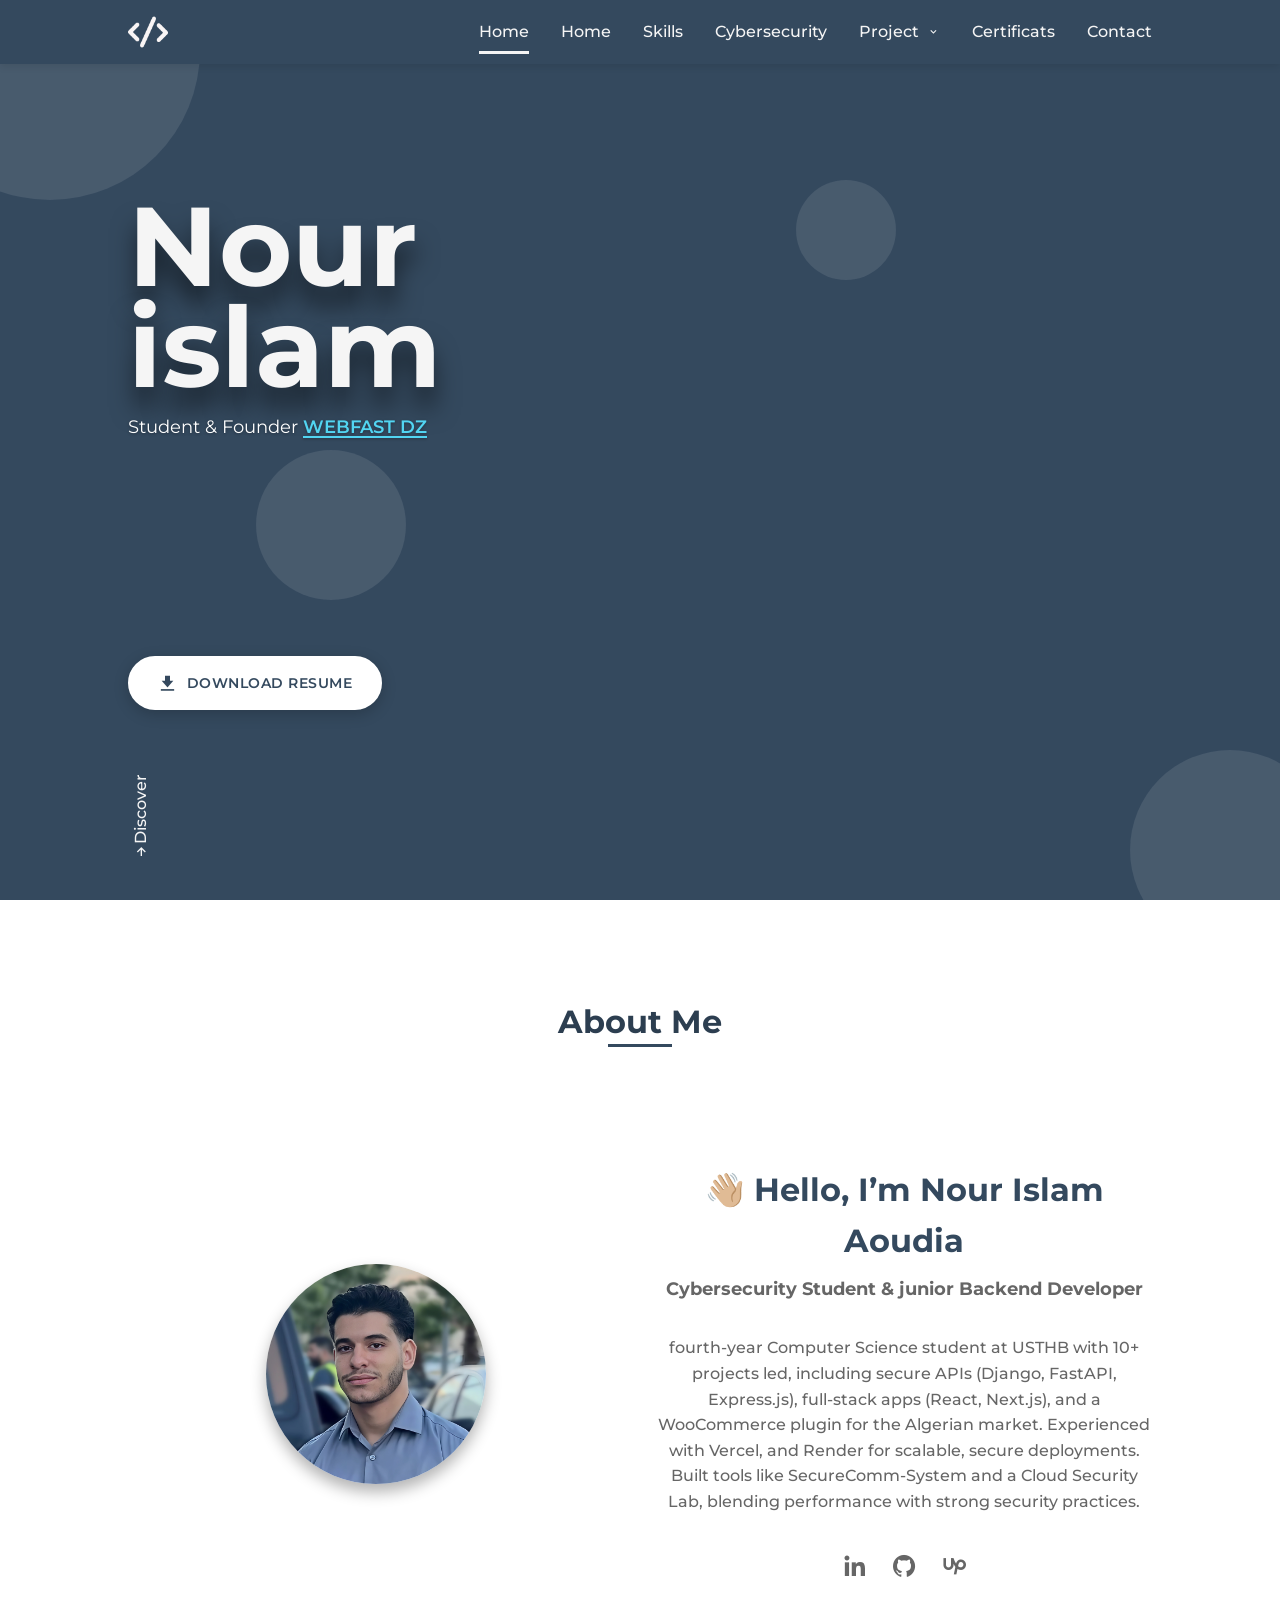
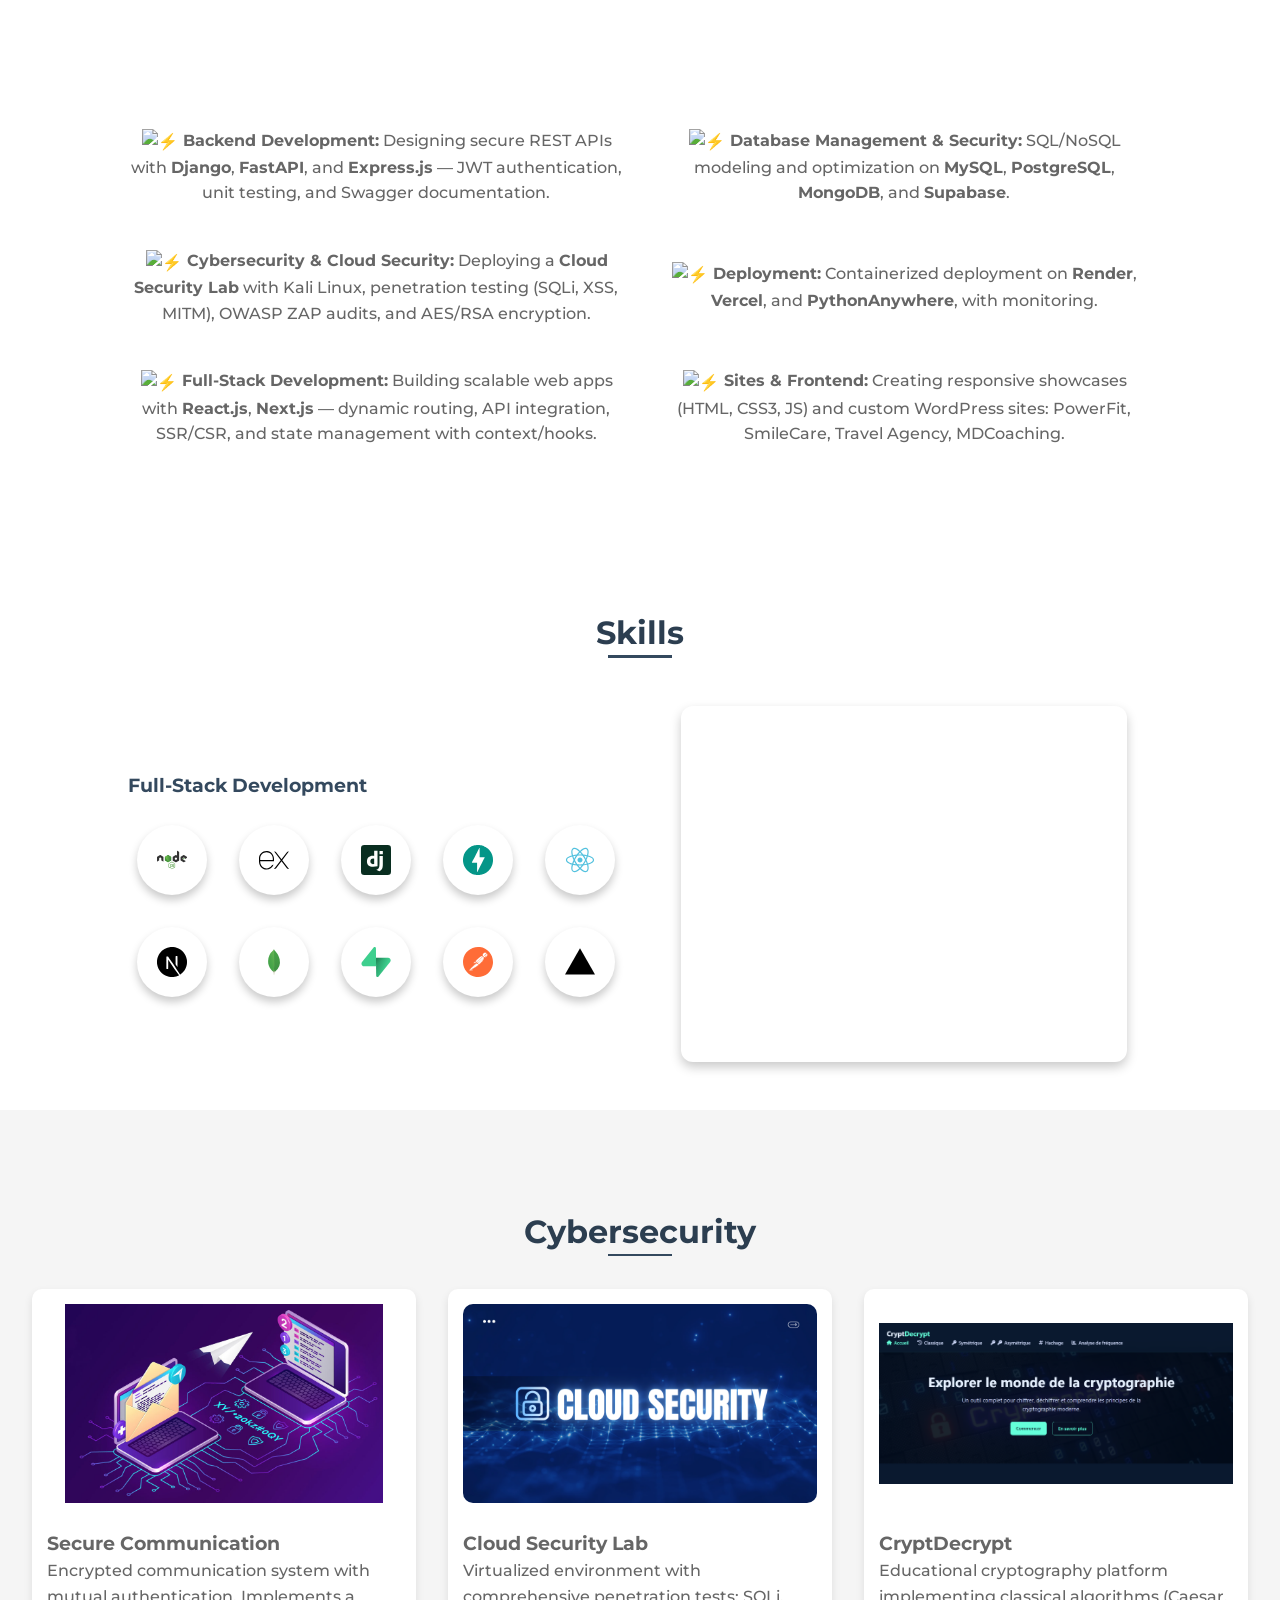
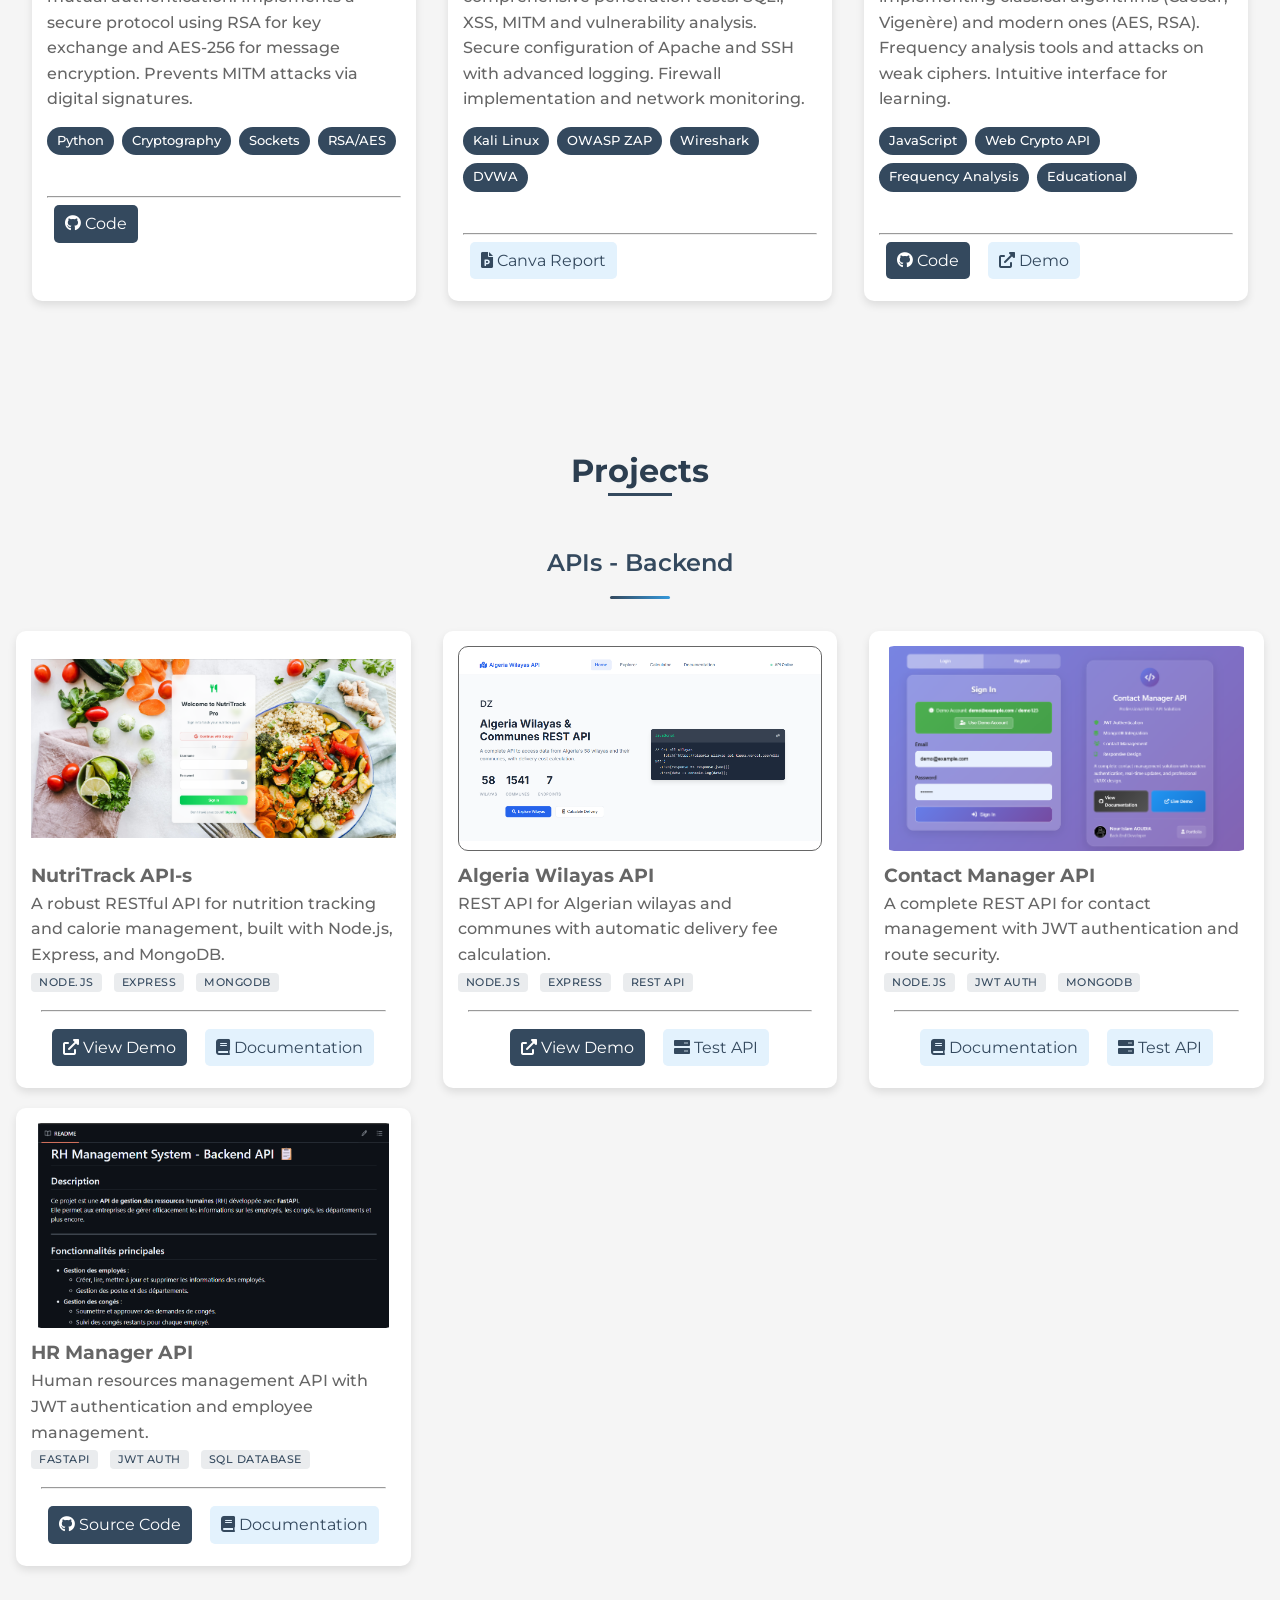
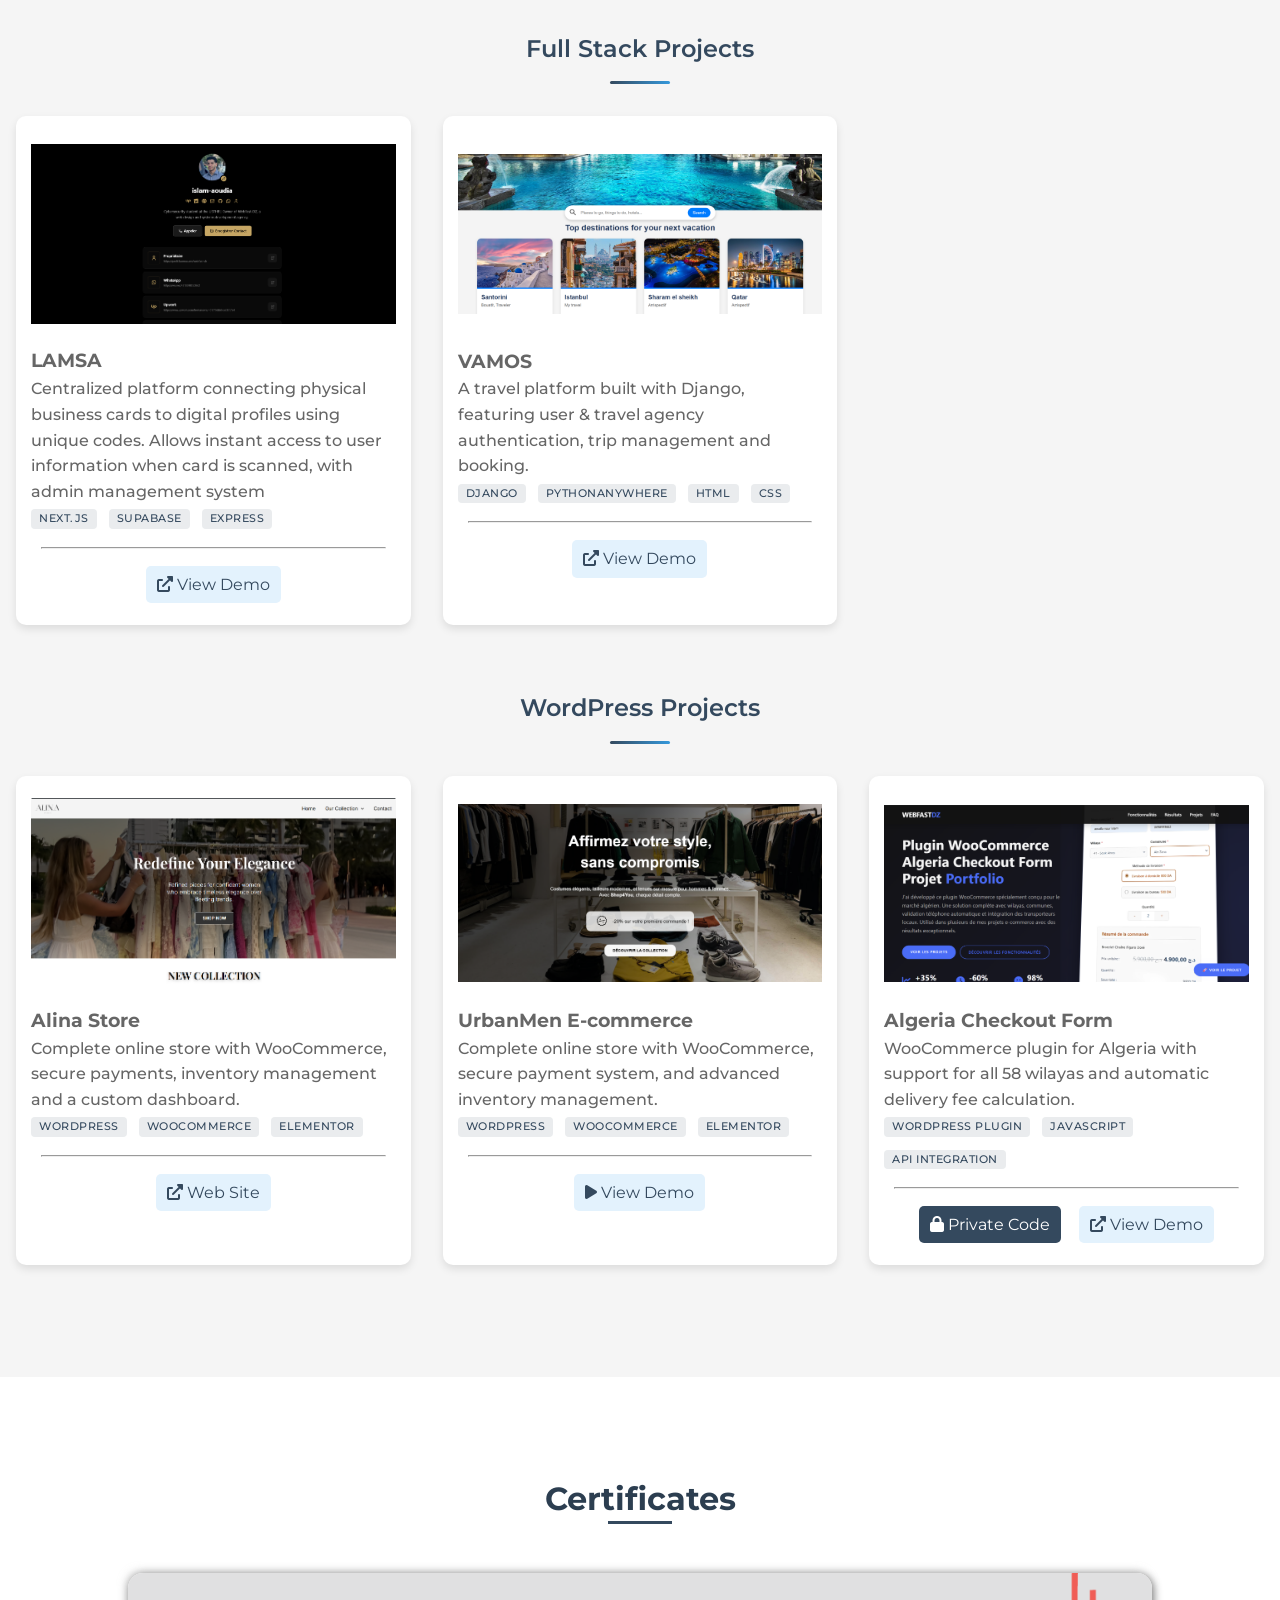
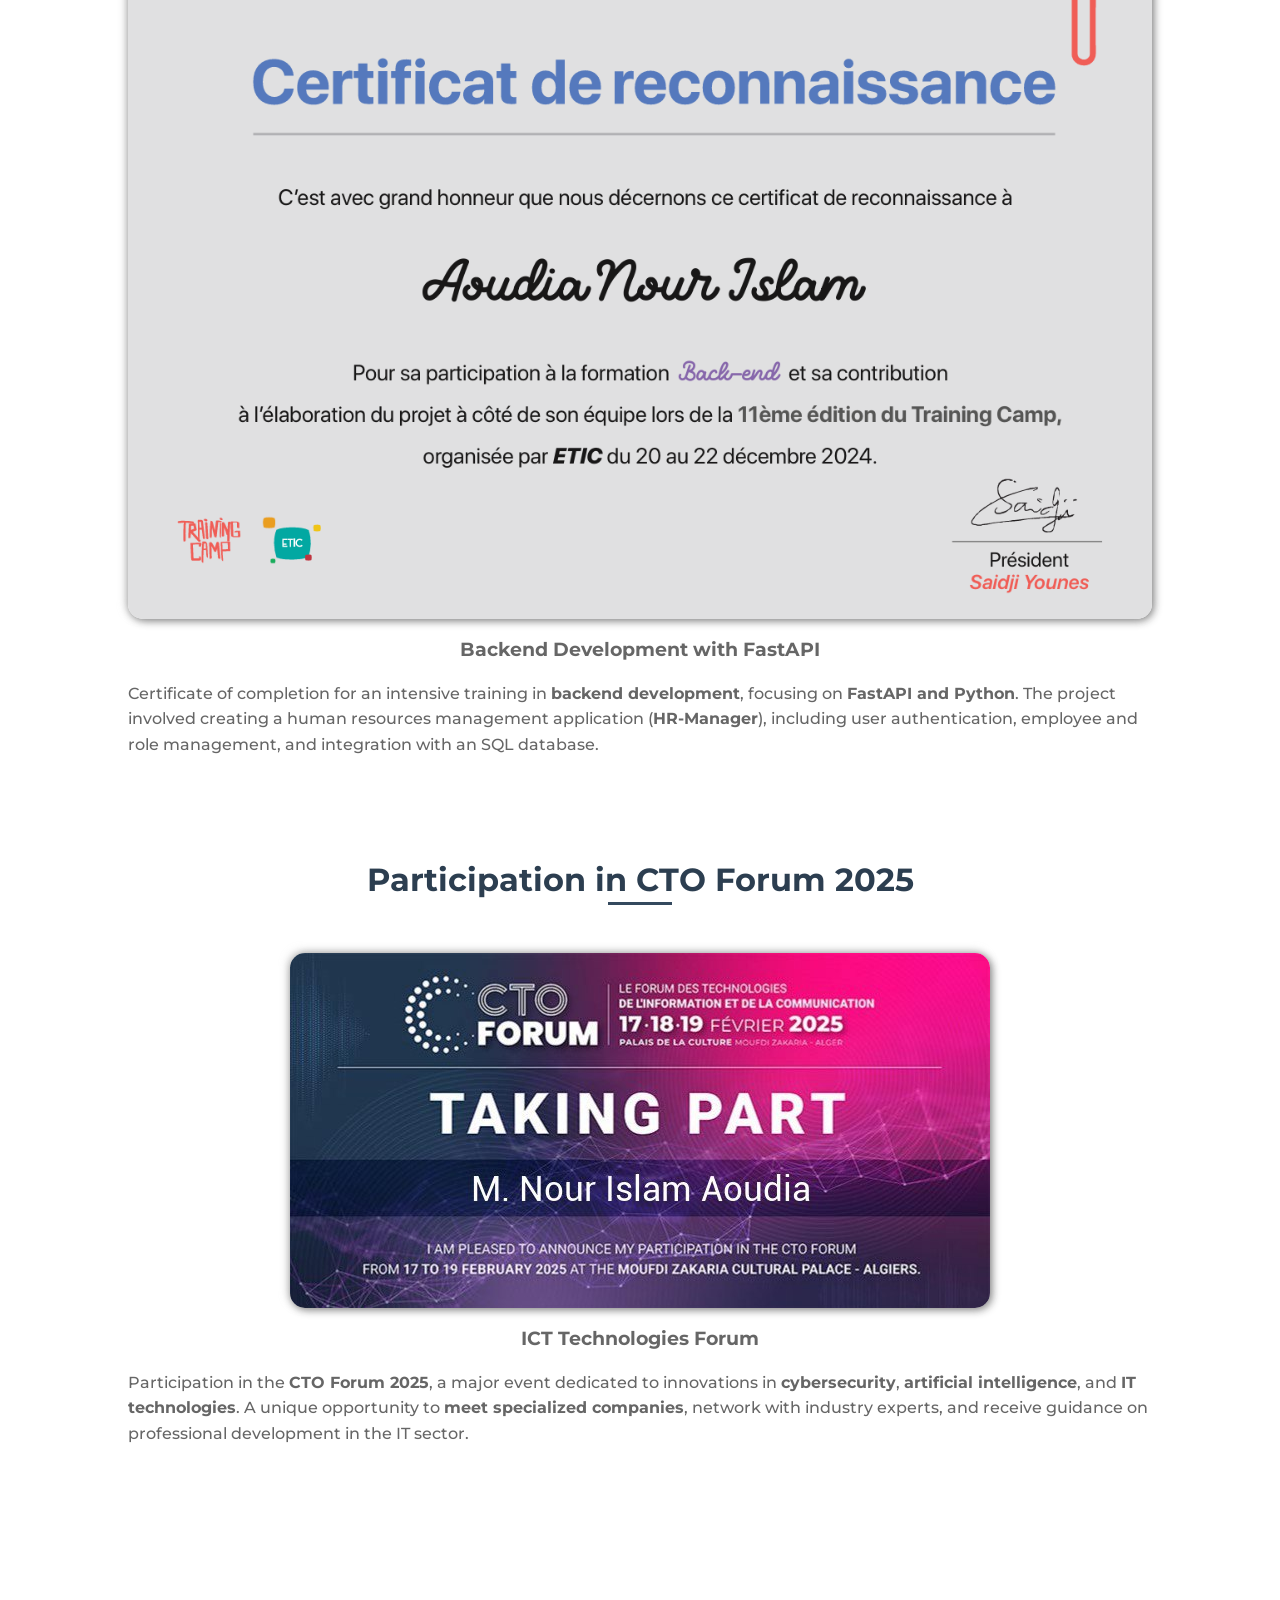
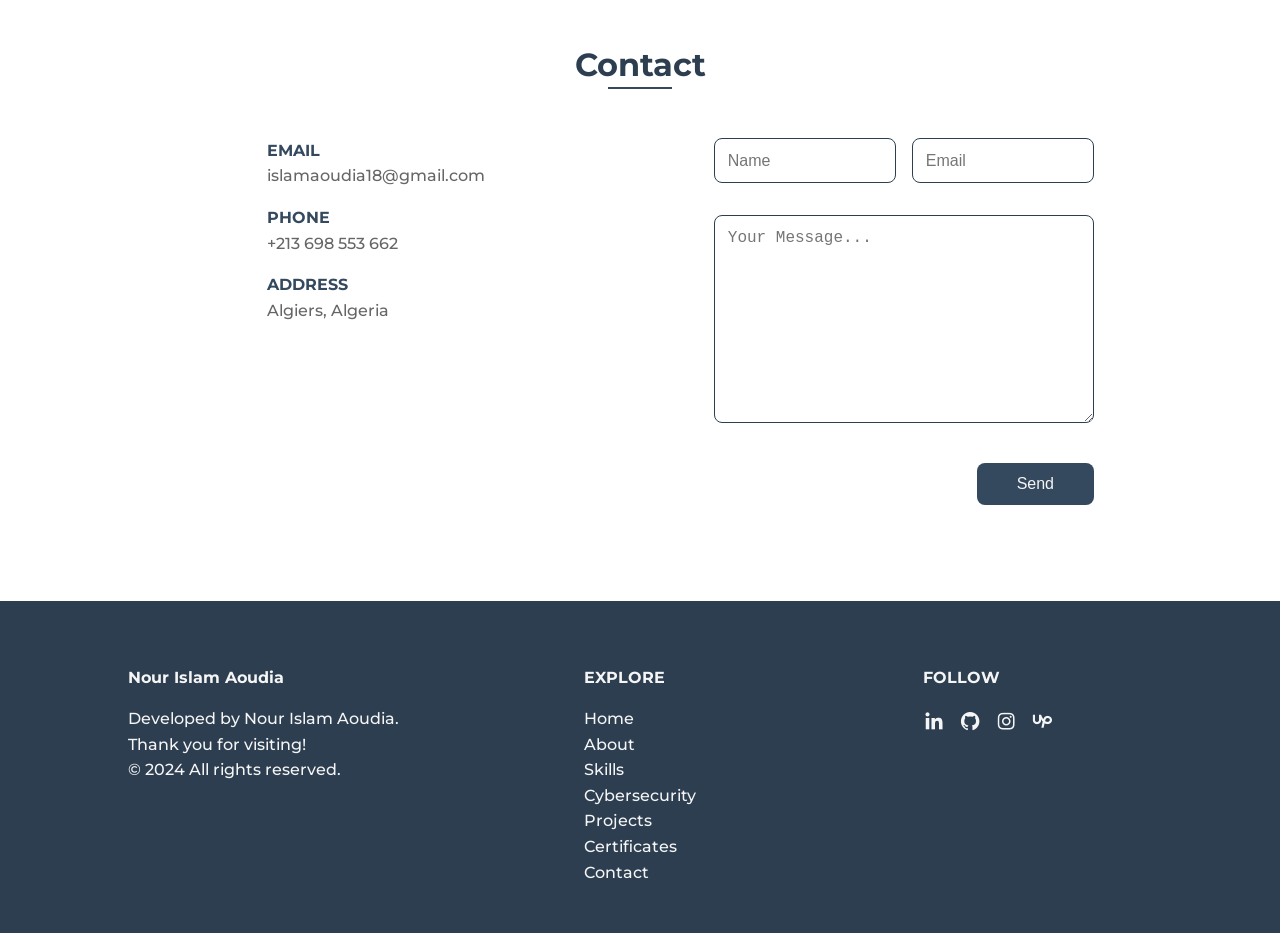
==== commit 6eee1480: "edit" ====
--- a/index.html
+++ b/index.html
@@ -191,6 +191,13 @@
     <main class="l-main">
       <!-- Home Section -->
       <section class="home" id="home">
+        <!-- Animated Background -->
+        <div class="background-container">
+          <div class="shape shape-1"></div>
+          <div class="shape shape-2"></div>
+          <div class="shape shape-3"></div>
+          <div class="shape shape-4"></div>
+        </div>
         
         <div class="home__container bd-grid">
           <h1 class="home__title">
--- a/style.css
+++ b/style.css
@@ -364,6 +364,70 @@
   overflow: hidden;
 }
 
+/* ===== ANIMATED BACKGROUND SHAPES ===== */
+.background-container {
+  position: absolute;
+  top: 0;
+  left: 0;
+  width: 100%;
+  height: 100%;
+  z-index: 1;
+  overflow: hidden;
+  pointer-events: none;
+}
+
+.shape {
+  position: absolute;
+  border-radius: 50%;
+  opacity: 0.1;
+  background-color: var(--white-color);
+  animation: float 6s ease-in-out infinite;
+}
+
+.shape-1 {
+  width: 300px;
+  height: 300px;
+  top: -100px;
+  left: -100px;
+  animation-delay: 0s;
+}
+
+.shape-2 {
+  width: 200px;
+  height: 200px;
+  bottom: -50px;
+  right: -50px;
+  animation-delay: 2s;
+}
+
+.shape-3 {
+  width: 150px;
+  height: 150px;
+  top: 50%;
+  left: 20%;
+  animation-delay: 4s;
+}
+
+.shape-4 {
+  width: 100px;
+  height: 100px;
+  top: 20%;
+  right: 30%;
+  animation-delay: 1s;
+}
+
+@keyframes float {
+  0%,
+  100% {
+    transform: translateY(0px) scale(1);
+    opacity: 0.1;
+  }
+  50% {
+    transform: translateY(-20px) scale(1.1);
+    opacity: 0.15;
+  }
+}
+
 .home__container {
   height: calc(100vh - var(--header-height));
   row-gap: 1rem;
--- a/style.css
+++ b/style.css
@@ -364,6 +364,70 @@
   overflow: hidden;
 }
 
+/* ===== ANIMATED BACKGROUND SHAPES ===== */
+.background-container {
+  position: absolute;
+  top: 0;
+  left: 0;
+  width: 100%;
+  height: 100%;
+  z-index: 1;
+  overflow: hidden;
+  pointer-events: none;
+}
+
+.shape {
+  position: absolute;
+  border-radius: 50%;
+  opacity: 0.1;
+  background-color: var(--white-color);
+  animation: float 6s ease-in-out infinite;
+}
+
+.shape-1 {
+  width: 300px;
+  height: 300px;
+  top: -100px;
+  left: -100px;
+  animation-delay: 0s;
+}
+
+.shape-2 {
+  width: 200px;
+  height: 200px;
+  bottom: -50px;
+  right: -50px;
+  animation-delay: 2s;
+}
+
+.shape-3 {
+  width: 150px;
+  height: 150px;
+  top: 50%;
+  left: 20%;
+  animation-delay: 4s;
+}
+
+.shape-4 {
+  width: 100px;
+  height: 100px;
+  top: 20%;
+  right: 30%;
+  animation-delay: 1s;
+}
+
+@keyframes float {
+  0%,
+  100% {
+    transform: translateY(0px) scale(1);
+    opacity: 0.1;
+  }
+  50% {
+    transform: translateY(-20px) scale(1.1);
+    opacity: 0.15;
+  }
+}
+
 .home__container {
   height: calc(100vh - var(--header-height));
   row-gap: 1rem;
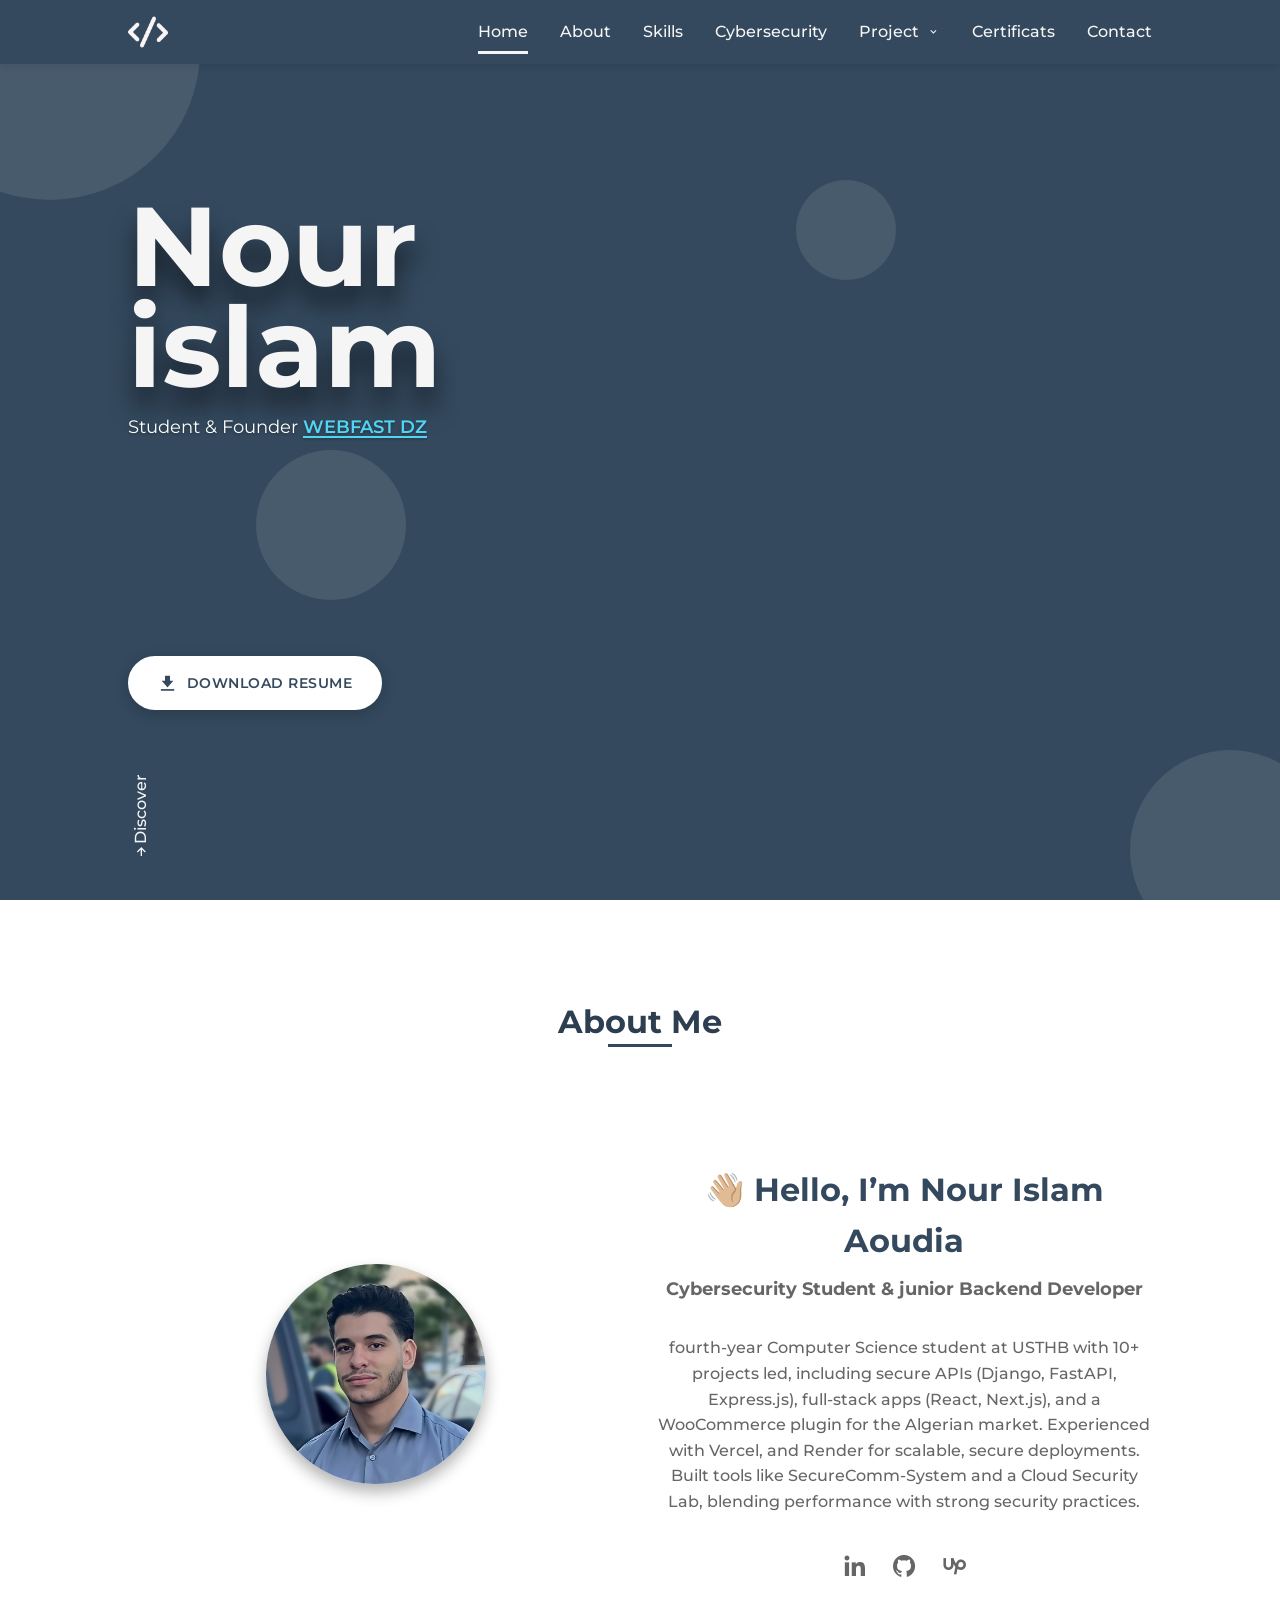
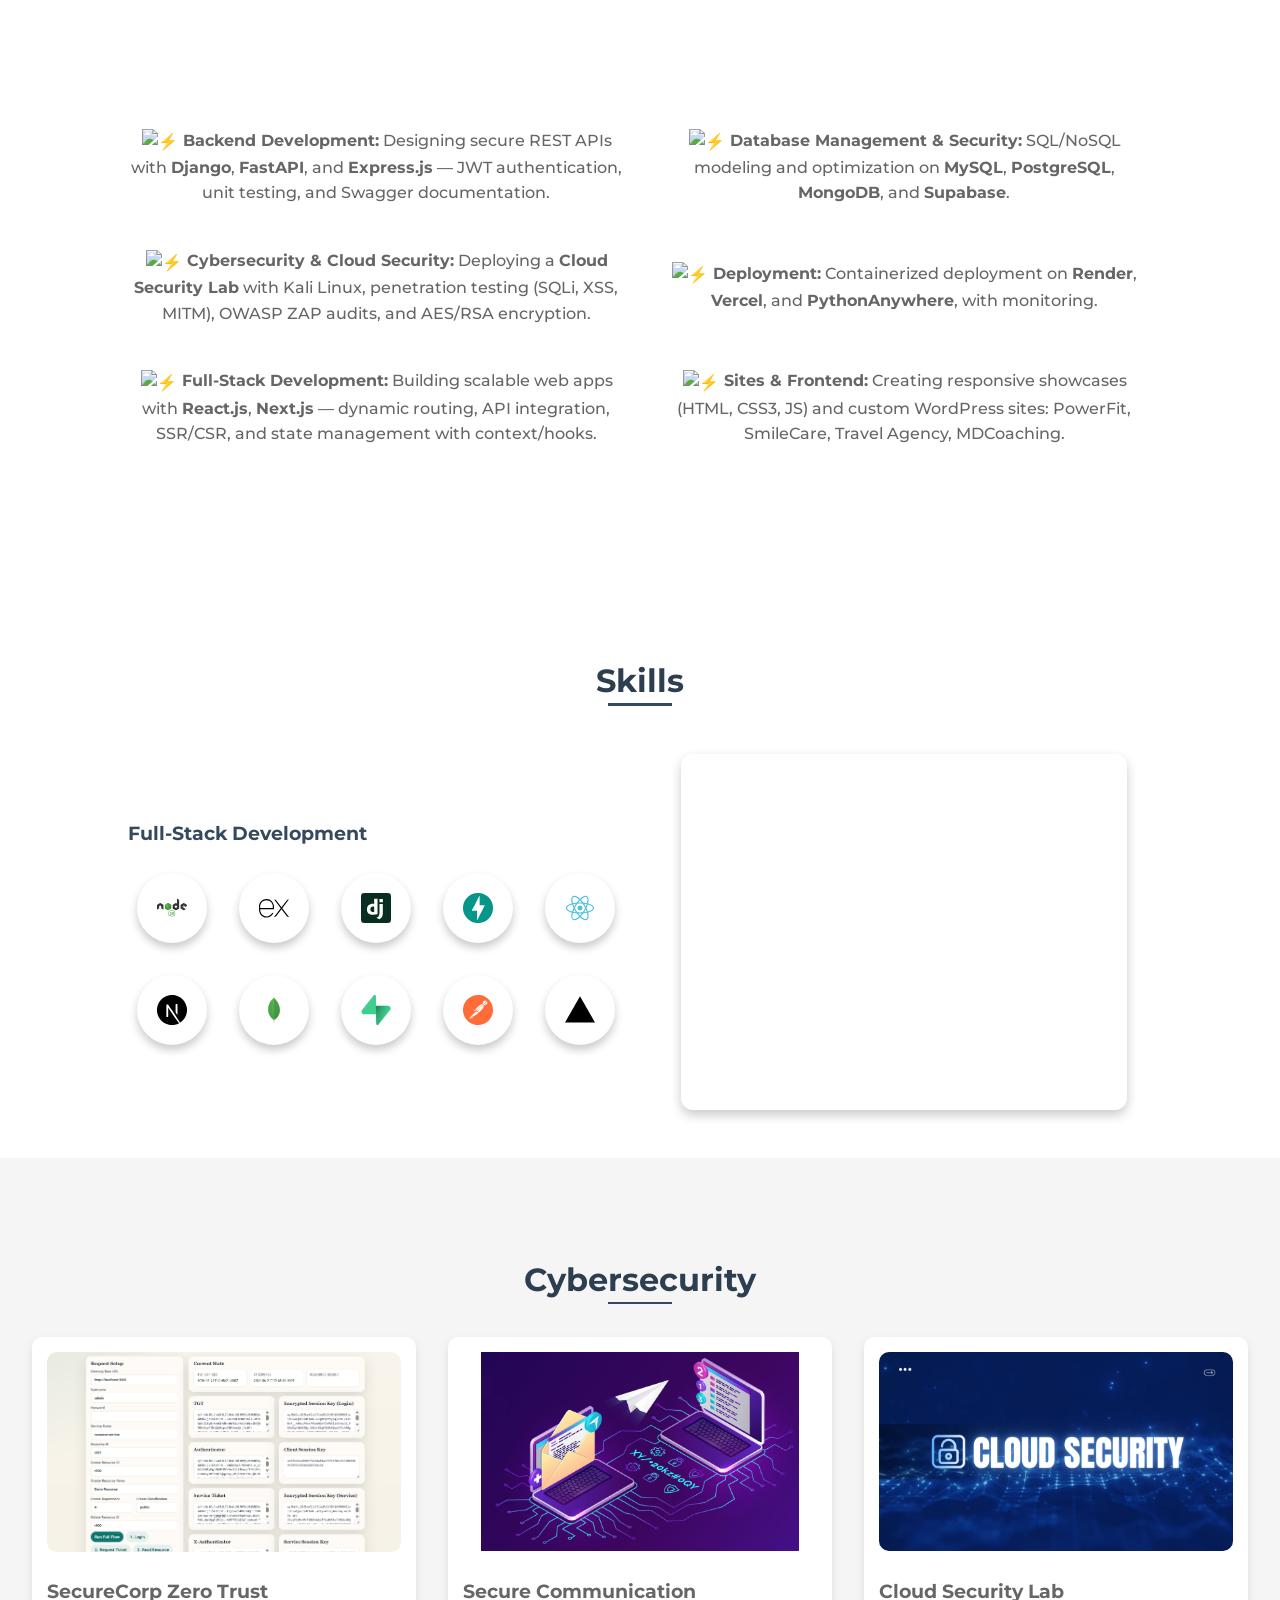
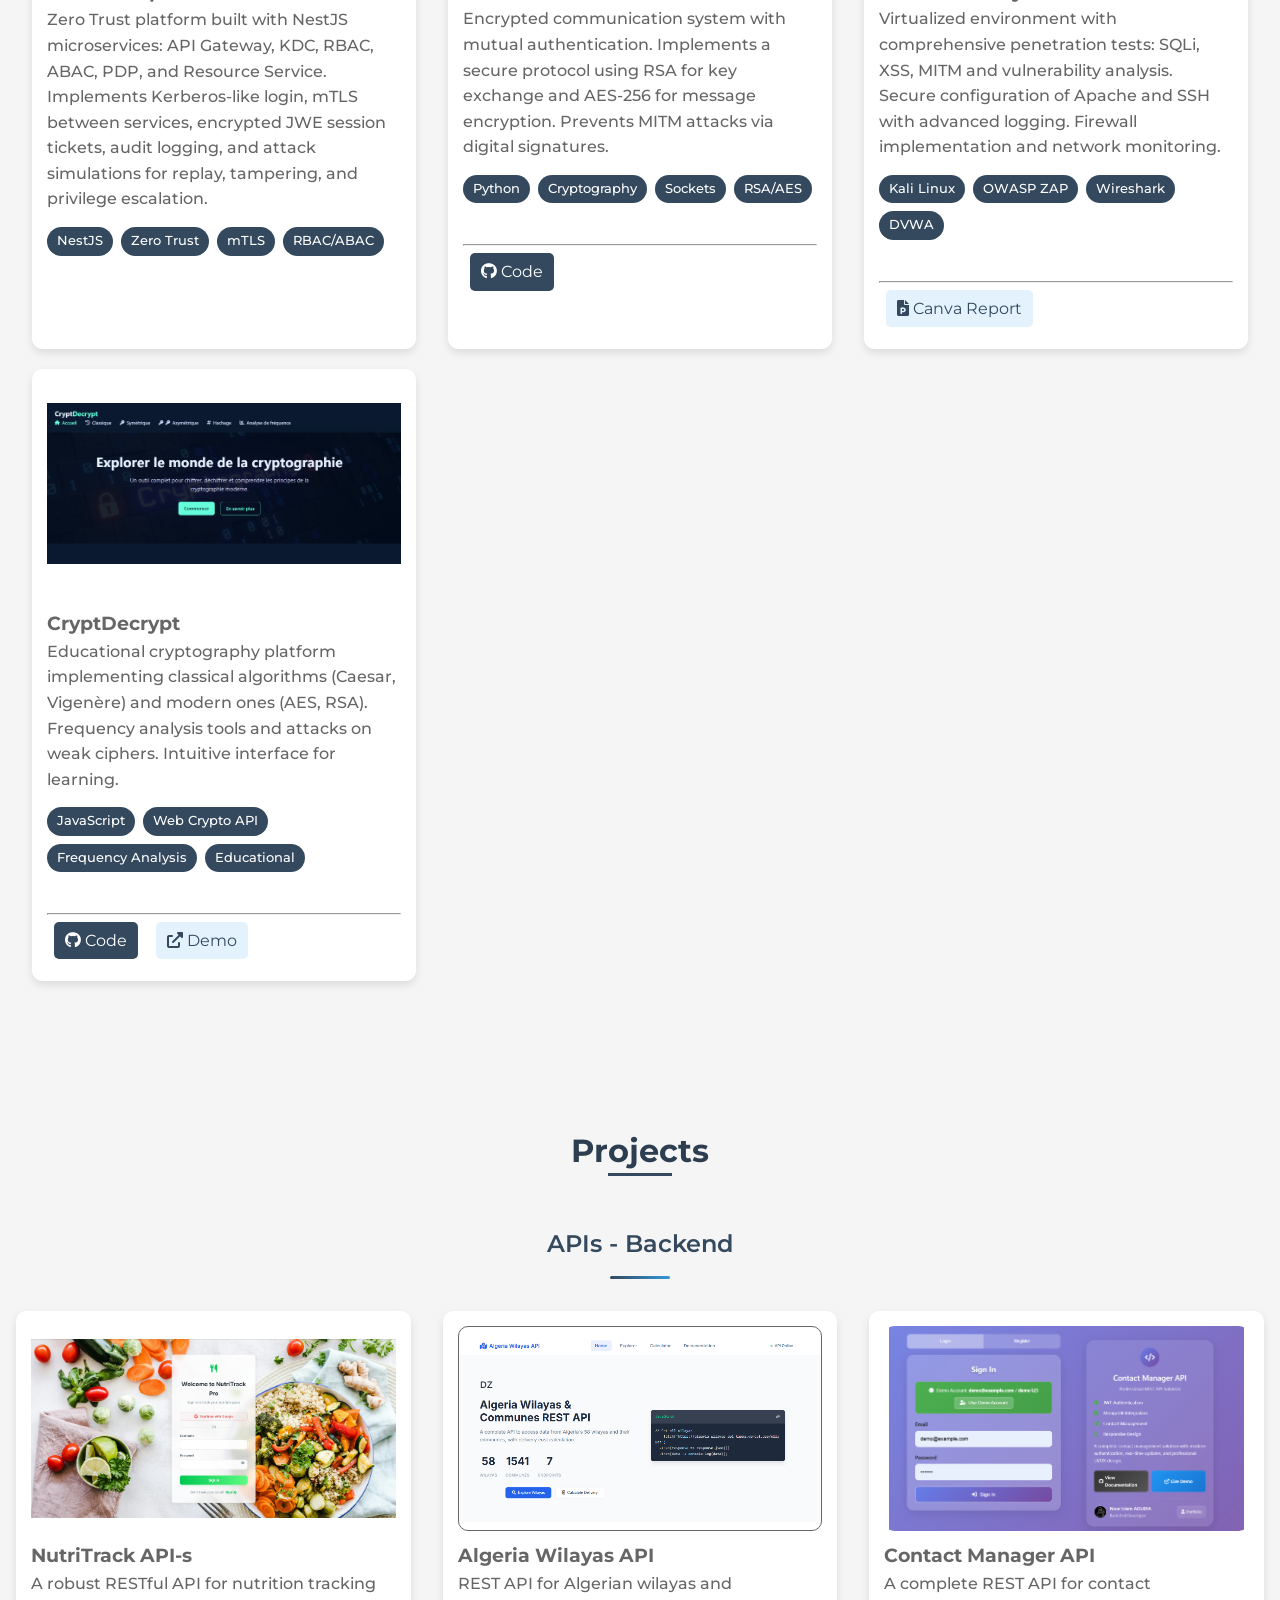
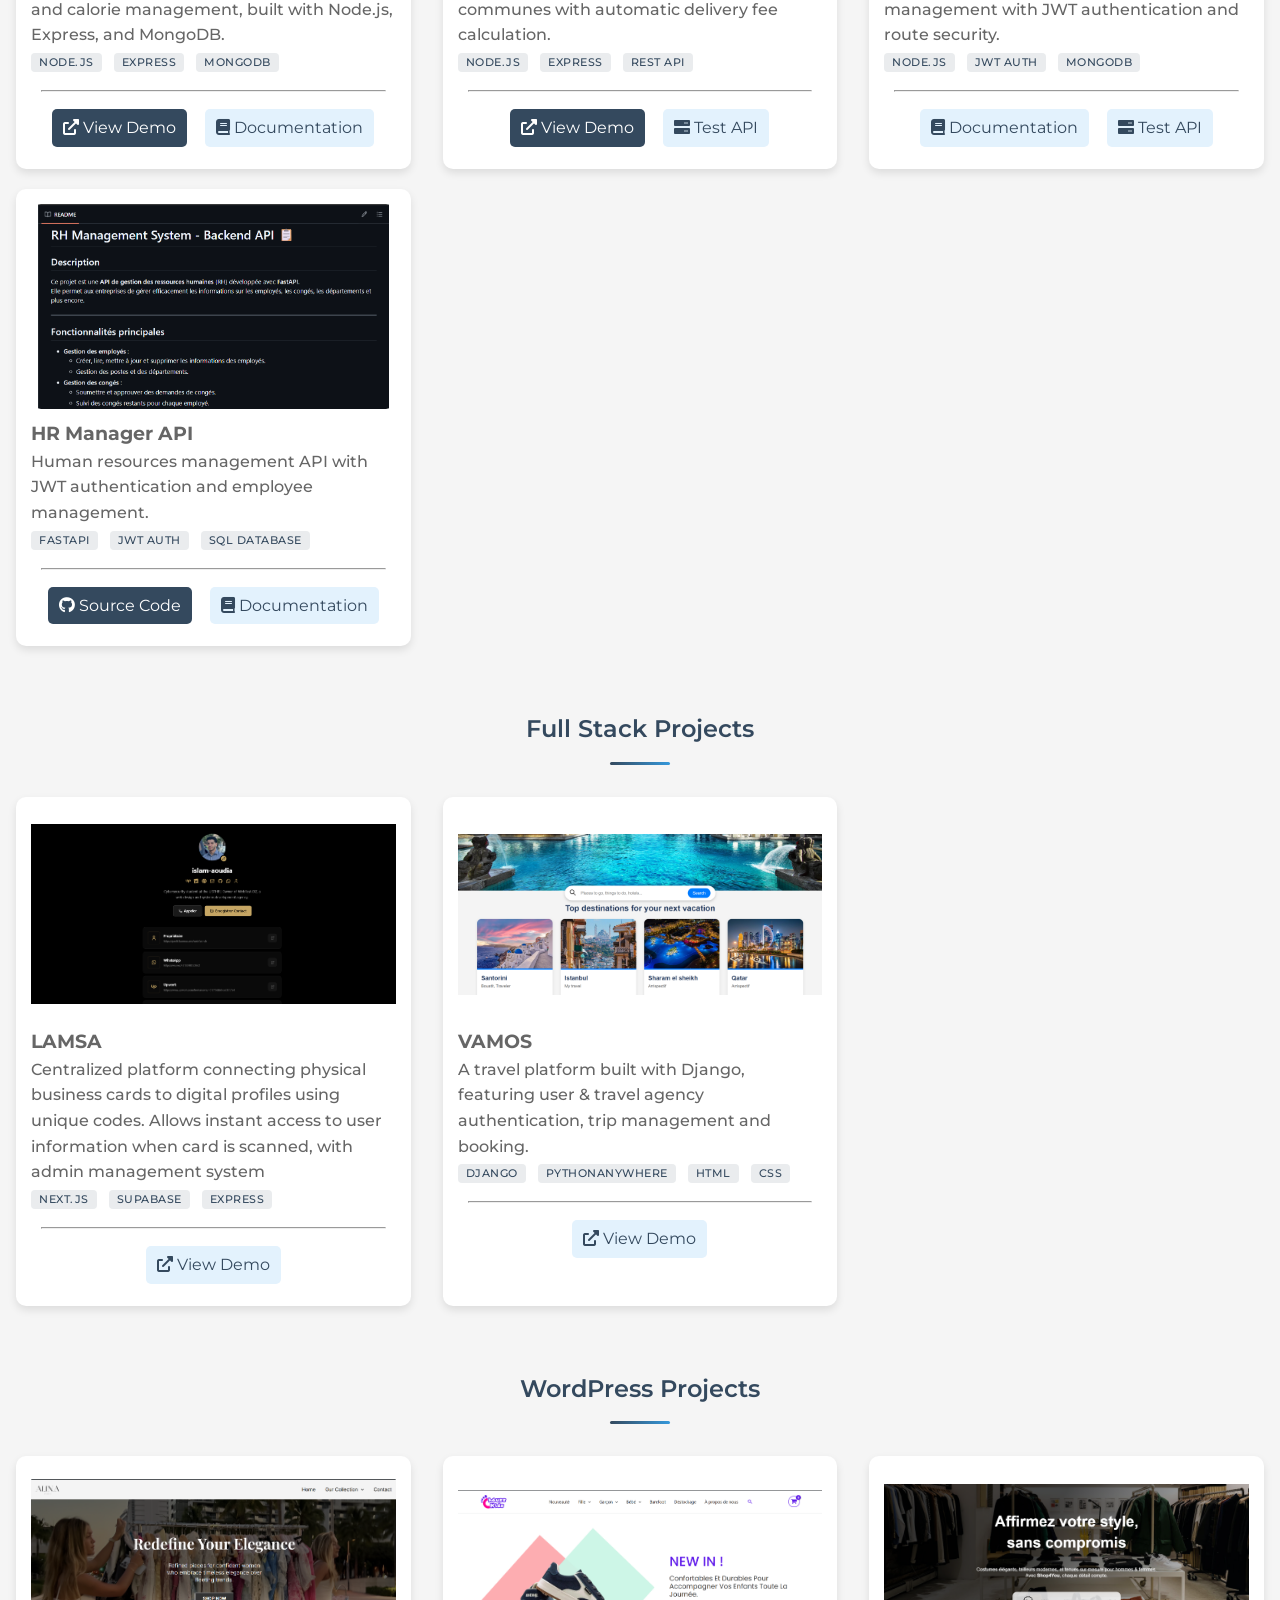
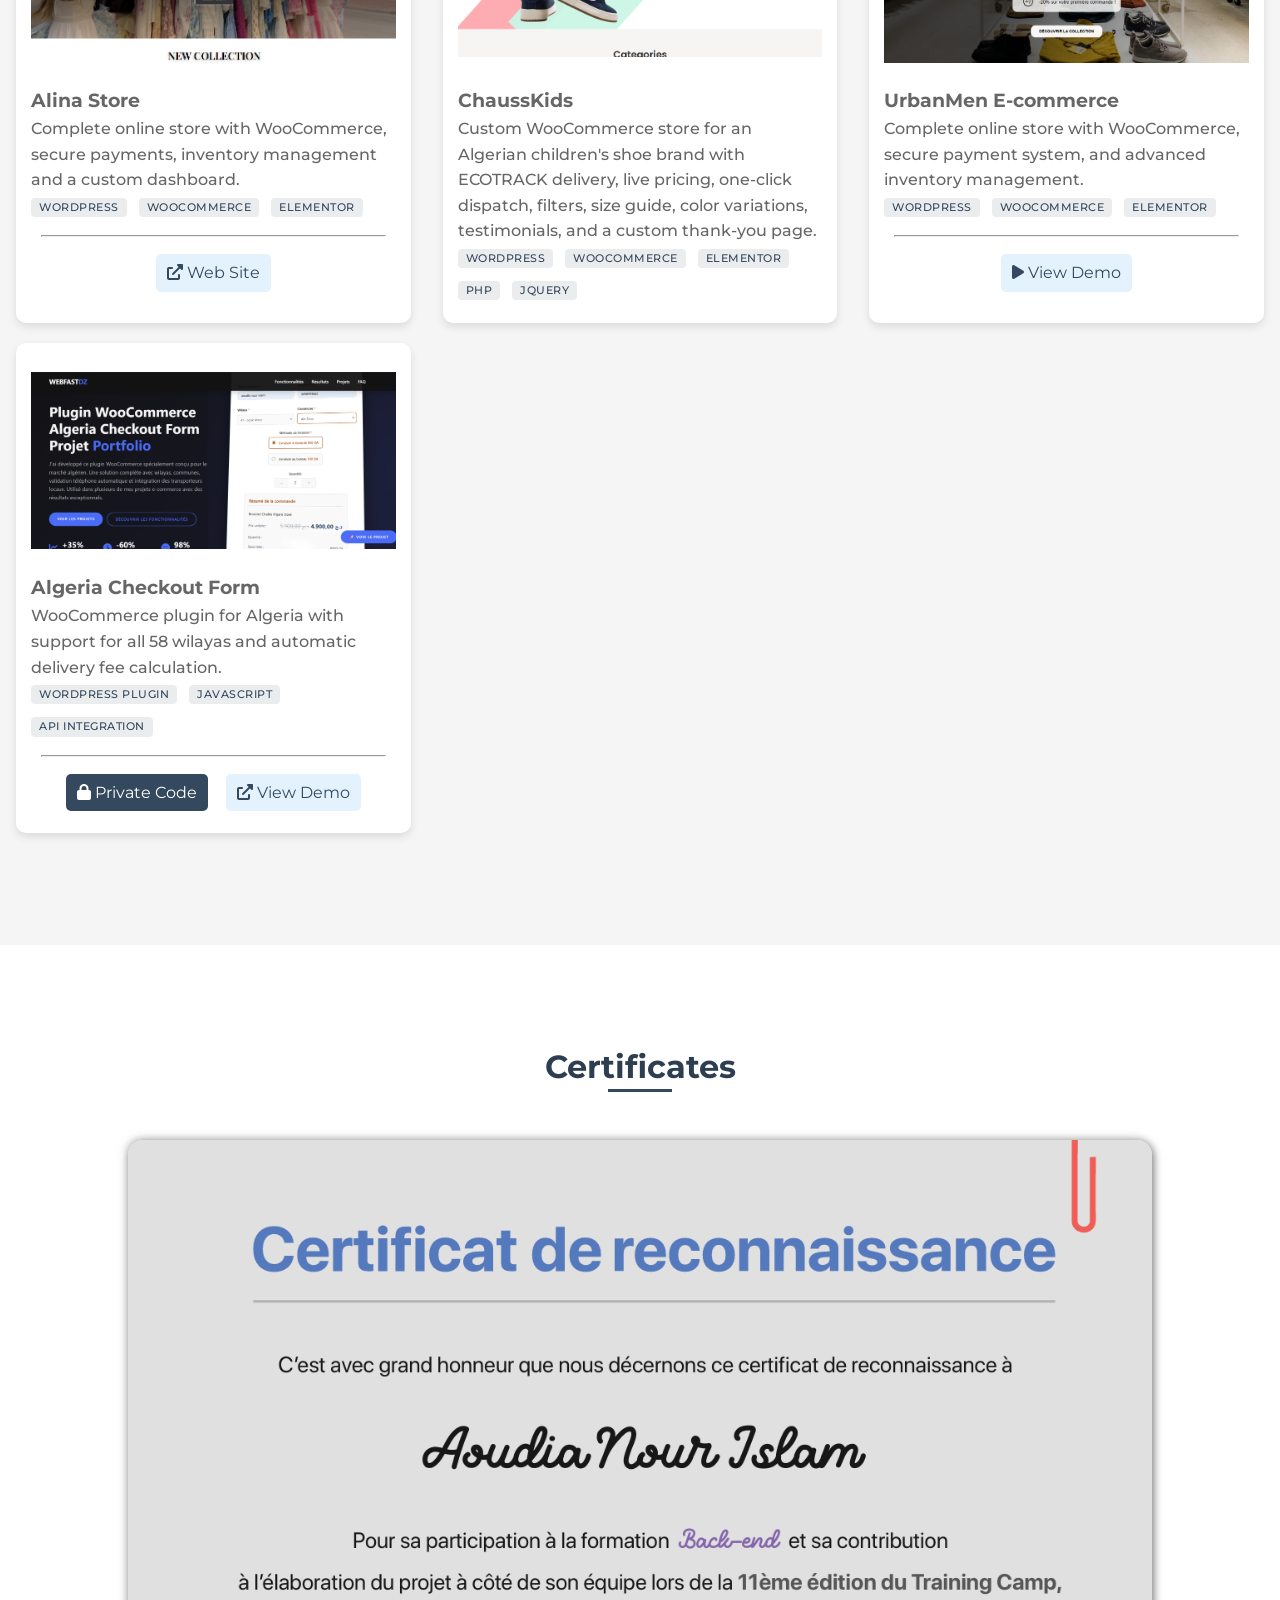
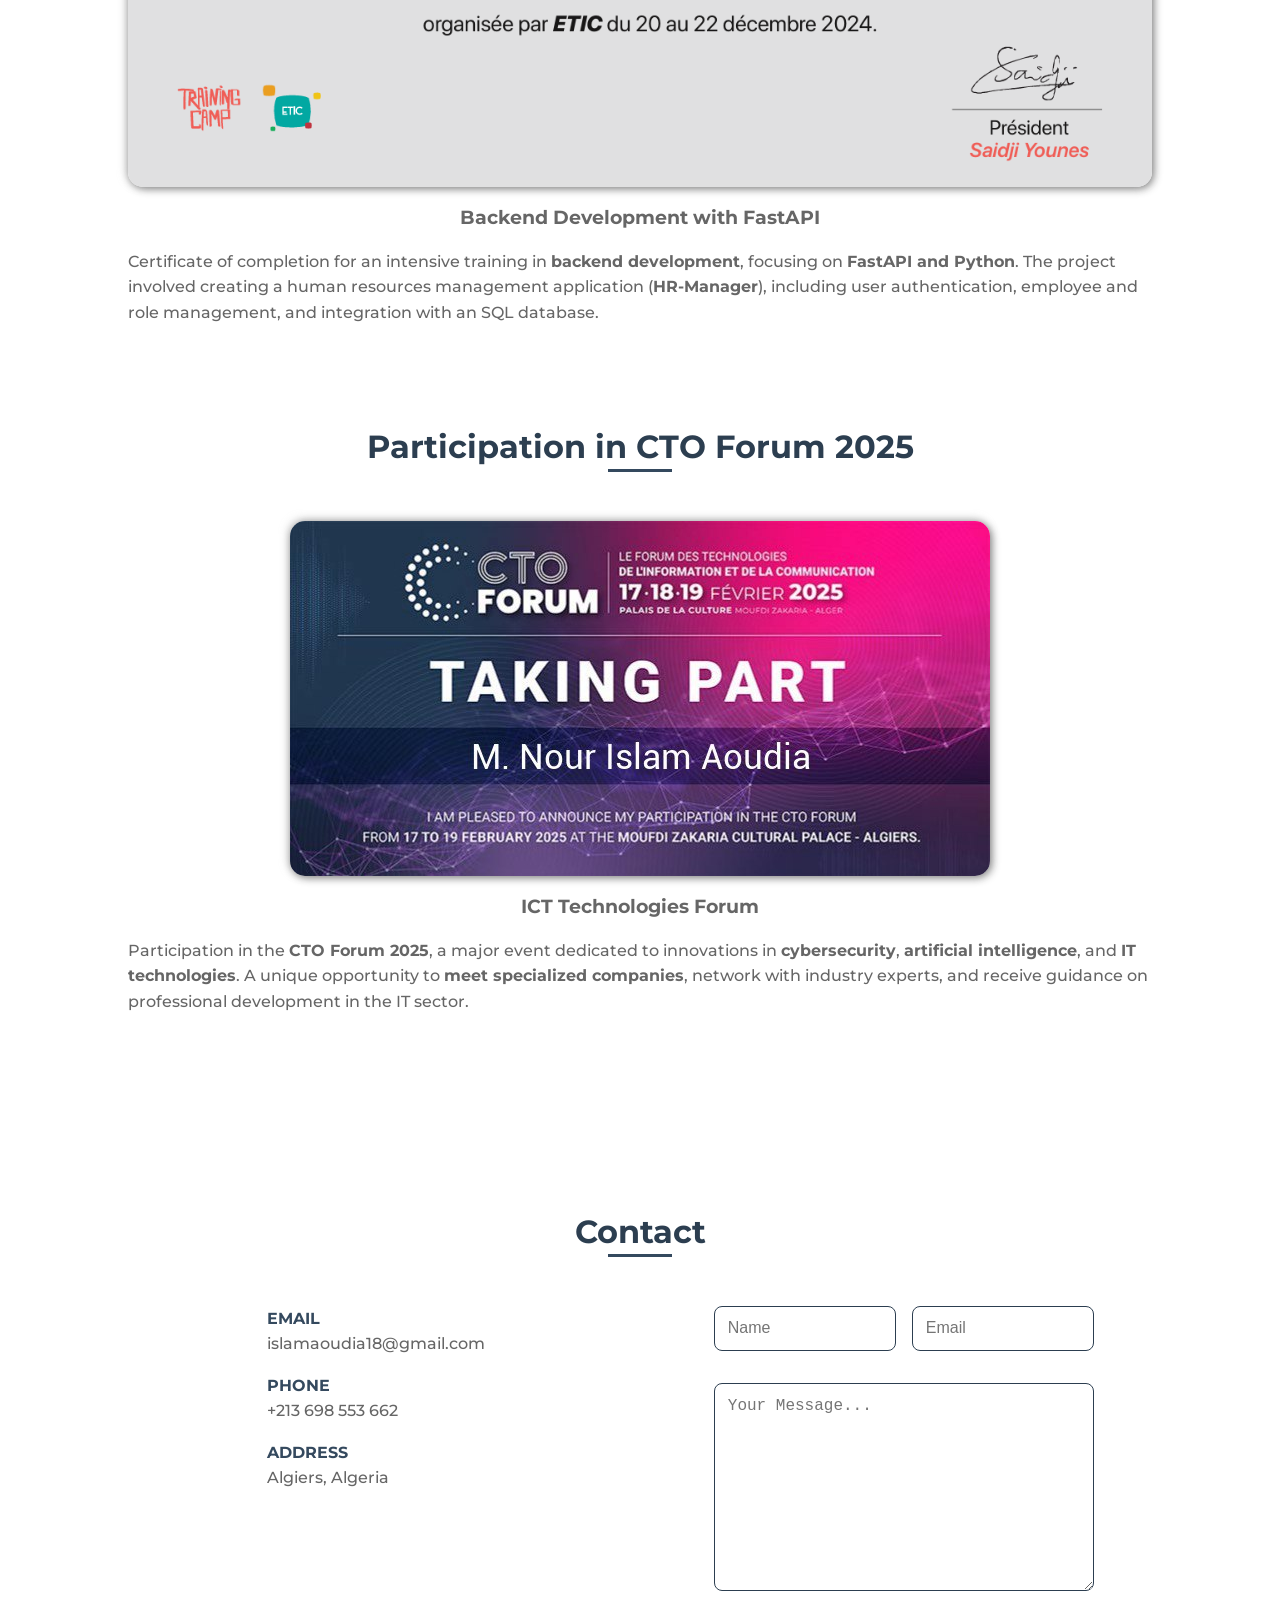
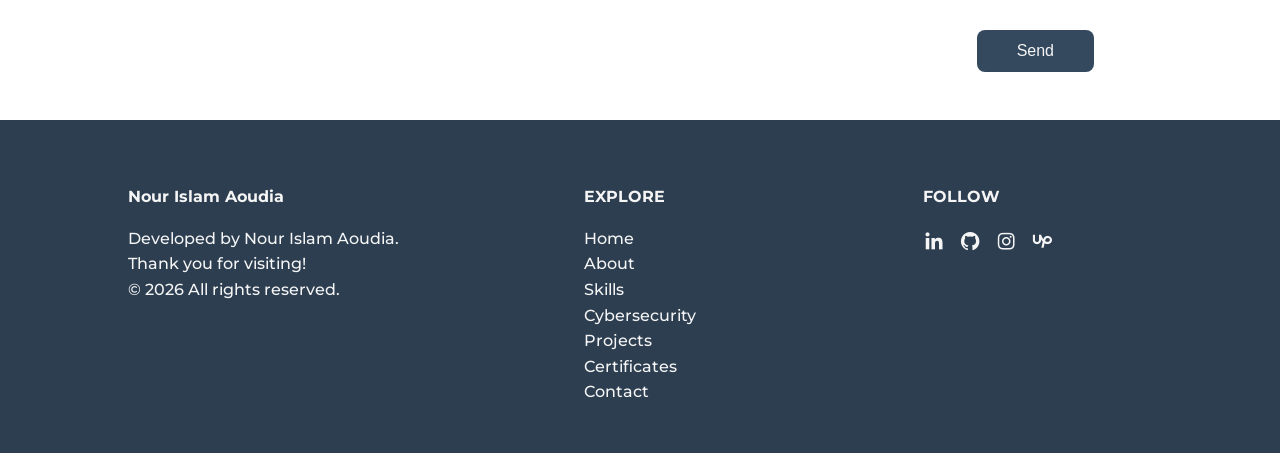
==== commit 48c69c1e: "edit" ====
--- a/index.html
+++ b/index.html
@@ -1,17 +1,20 @@
-<!DOCTYPE html>
+<!doctype html>
 <html lang="en">
   <head>
     <!-- Metadata -->
     <meta charset="UTF-8" />
     <meta name="viewport" content="width=device-width, initial-scale=1.0" />
-    
+
     <!-- Enhanced SEO Meta Tags -->
     <meta name="author" content="Nour Islam Aoudia" />
-    <meta name="robots" content="index, follow, max-snippet:-1, max-image-preview:large, max-video-preview:-1" />
+    <meta
+      name="robots"
+      content="index, follow, max-snippet:-1, max-image-preview:large, max-video-preview:-1"
+    />
     <meta name="googlebot" content="index, follow" />
     <meta name="language" content="en, fr" />
     <meta name="theme-color" content="#34495e" />
-    
+
     <!-- Canonical URL -->
     <link rel="canonical" href="https://islamaoudia.dev/" />
 
@@ -36,7 +39,10 @@
     />
 
     <!-- Enhanced Open Graph Metadata -->
-    <meta property="og:title" content="Nour Islam Aoudia - junior Backend Developer & Cybersecurity Student" />
+    <meta
+      property="og:title"
+      content="Nour Islam Aoudia - junior Backend Developer & Cybersecurity Student"
+    />
     <meta
       property="og:description"
       content="Discover the portfolio of Nour Islam Aoudia, a skilled Backend Developer and Cybersecurity Student specializing in secure web applications, APIs, and database management. Founder of WEBFAST DZ."
@@ -44,54 +50,75 @@
     <meta property="og:image" content="https://islamaoudia.dev/cover.png" />
     <meta property="og:image:width" content="1200" />
     <meta property="og:image:height" content="630" />
-    <meta property="og:image:alt" content="Nour Islam Aoudia - Backend Developer Portfolio" />
+    <meta
+      property="og:image:alt"
+      content="Nour Islam Aoudia - Backend Developer Portfolio"
+    />
     <meta property="og:url" content="https://islamaoudia.dev/" />
     <meta property="og:type" content="website" />
     <meta property="og:site_name" content="Nour Islam Aoudia Portfolio" />
     <meta property="og:locale" content="en_US" />
     <meta property="og:locale:alternate" content="fr_FR" />
-    
+
     <!-- Twitter Card Metadata -->
     <meta name="twitter:card" content="summary_large_image" />
-    <meta name="twitter:title" content="Nour Islam Aoudia - junior Backend Developer & Cybersecurity Student" />
-    <meta name="twitter:description" content="Skilled Backend Developer and Cybersecurity Student. Django, FastAPI, Express.js specialist. Founder of WEBFAST DZ." />
+    <meta
+      name="twitter:title"
+      content="Nour Islam Aoudia - junior Backend Developer & Cybersecurity Student"
+    />
+    <meta
+      name="twitter:description"
+      content="Skilled Backend Developer and Cybersecurity Student. Django, FastAPI, Express.js specialist. Founder of WEBFAST DZ."
+    />
     <meta name="twitter:image" content="https://islamaoudia.dev/cover.png" />
     <meta name="twitter:image:alt" content="Nour Islam Aoudia Portfolio" />
     <meta name="twitter:creator" content="@nourislamaoudia" />
-    
+
     <!-- Schema.org Structured Data for Person -->
     <script type="application/ld+json">
-    {
-      "@context": "https://schema.org",
-      "@type": "Person",
-      "name": "Nour Islam Aoudia",
-      "url": "https://islamaoudia.dev",
-      "image": "https://islamaoudia.dev/Me-Pica.png",
-      "sameAs": [
-        "https://github.com/NourIslamAoudia",
-        "https://www.linkedin.com/in/nour-islam-aoudia/",
-        "https://www.instagram.com/n0r.islam"
-      ],
-      "jobTitle": "Junior Backend Developer & Cybersecurity Student",
-      "worksFor": {
-        "@type": "Organization",
-        "name": "WEBFAST DZ"
-      },
-      "knowsAbout": ["Backend Development", "Cybersecurity", "Django", "FastAPI", "Express.js", "MongoDB", "PostgreSQL", "REST API"],
-      "description": "Junior Backend Developer and Cybersecurity Student with expertise in Django, FastAPI, Express.js, and database management.",
-      "address": {
-        "@type": "PostalAddress",
-        "addressCountry": "Algeria"
+      {
+        "@context": "https://schema.org",
+        "@type": "Person",
+        "name": "Nour Islam Aoudia",
+        "url": "https://islamaoudia.dev",
+        "image": "https://islamaoudia.dev/Me-Pica.png",
+        "sameAs": [
+          "https://github.com/NourIslamAoudia",
+          "https://www.linkedin.com/in/nour-islam-aoudia/",
+          "https://www.instagram.com/n0r.islam"
+        ],
+        "jobTitle": "Junior Backend Developer & Cybersecurity Student",
+        "worksFor": {
+          "@type": "Organization",
+          "name": "WEBFAST DZ"
+        },
+        "knowsAbout": [
+          "Backend Development",
+          "Cybersecurity",
+          "Django",
+          "FastAPI",
+          "Express.js",
+          "MongoDB",
+          "PostgreSQL",
+          "REST API"
+        ],
+        "description": "Junior Backend Developer and Cybersecurity Student with expertise in Django, FastAPI, Express.js, and database management.",
+        "address": {
+          "@type": "PostalAddress",
+          "addressCountry": "Algeria"
+        }
       }
-    }
     </script>
 
     <!-- Alternate Language Versions -->
     <link rel="alternate" hreflang="en" href="https://islamaoudia.dev/" />
-    <link rel="alternate" hreflang="fr" href="https://islamaoudia.dev/fr/" />
-    
+
     <!-- Sitemap -->
-    <link rel="sitemap" type="application/xml" href="https://islamaoudia.dev/sitemap.xml" />
+    <link
+      rel="sitemap"
+      type="application/xml"
+      href="https://islamaoudia.dev/sitemap.xml"
+    />
 
     <!-- Favicon and Icons -->
     <link rel="icon" type="image/png" href="code.png" />
@@ -99,34 +126,35 @@
     <link rel="manifest" href="manifest.json" />
 
     <!-- Stylesheets with preload for performance -->
-    <link rel="preload" href="style.css" as="style" onload="this.onload=null;this.rel='stylesheet'">
-    <noscript><link rel="stylesheet" href="style.css"></noscript>
-    
+    <link
+      rel="preload"
+      href="style.css"
+      as="style"
+      onload="
+        this.onload = null;
+        this.rel = 'stylesheet';
+      "
+    />
+    <noscript><link rel="stylesheet" href="style.css" /></noscript>
+
     <!-- Preconnect to external domains for performance -->
-    <link rel="preconnect" href="https://cdn.jsdelivr.net" crossorigin>
-    <link rel="preconnect" href="https://cdnjs.cloudflare.com" crossorigin>
-    <link rel="preconnect" href="https://fonts.googleapis.com" crossorigin>
-    <link rel="preconnect" href="https://unpkg.com" crossorigin>
-    
+    <link rel="preconnect" href="https://cdn.jsdelivr.net" crossorigin />
+    <link rel="preconnect" href="https://cdnjs.cloudflare.com" crossorigin />
+    <link rel="preconnect" href="https://fonts.googleapis.com" crossorigin />
+    <link rel="preconnect" href="https://unpkg.com" crossorigin />
+
     <link
-      href="https://cdn.jsdelivr.net/npm/boxicons@2.0.5/css/boxicons.min.css"
       rel="stylesheet"
+      href="https://unpkg.com/boxicons@2.1.4/css/boxicons.min.css"
     />
     <link
       rel="stylesheet"
       href="https://cdnjs.cloudflare.com/ajax/libs/font-awesome/6.0.0/css/all.min.css"
     />
-    <link
-      rel="stylesheet"
-      href="https://unpkg.com/boxicons@2.1.4/css/boxicons.min.css"
-    />
-    <link
-      rel="stylesheet"
-      href="https://cdnjs.cloudflare.com/ajax/libs/font-awesome/6.0.0-beta3/css/all.min.css"
-    />
 
     <title>
-      Nour Islam Aoudia | junior Backend Developer & Cybersecurity Student | Django, FastAPI, Express.js
+      Nour Islam Aoudia | junior Backend Developer & Cybersecurity Student |
+      Django, FastAPI, Express.js
     </title>
   </head>
 
@@ -146,7 +174,7 @@
               <a href="#home" class="nav__link active">Home</a>
             </li>
             <li class="nav__item">
-              <a href="#about" class="nav__link">Home</a>
+              <a href="#about" class="nav__link">About</a>
             </li>
             <li class="nav__item">
               <a href="#skills" class="nav__link">Skills</a>
@@ -198,7 +226,7 @@
           <div class="shape shape-3"></div>
           <div class="shape shape-4"></div>
         </div>
-        
+
         <div class="home__container bd-grid">
           <h1 class="home__title">
             <span>Nour</span><br />
@@ -211,14 +239,19 @@
               href="https://webfast-dz.vercel.app"
               target="_blank"
               class="webfast-link"
+              rel="noopener noreferrer"
               >WEBFAST DZ</a
             >
           </h2>
 
           <!-- Download Resume Button -->
           <div class="home__cta">
-            <a href="resume.pdf" download="Nour_Islam_Aoudia_Resume.pdf" class="home__cta-btn">
-              <i class='bx bxs-download'></i>
+            <a
+              href="resume.pdf"
+              download="Nour_Islam_Aoudia_Resume.pdf"
+              class="home__cta-btn"
+            >
+              <i class="bx bxs-download"></i>
               Download Resume
             </a>
           </div>
@@ -234,11 +267,20 @@
       </section>
 
       <!-- About Section -->
-      <section class="about section" id="about" itemscope itemtype="https://schema.org/Person">
+      <section
+        class="about section"
+        id="about"
+        itemscope
+        itemtype="https://schema.org/Person"
+      >
         <h2 class="section-title">About Me</h2>
         <div class="about__container bd-grid">
           <div class="about__img">
-            <img src="Me-Pica.png" alt="Professional photo of Nour Islam Aoudia - Backend Developer and Cybersecurity Specialist" itemprop="image" />
+            <img
+              src="Me-Pica.png"
+              alt="Professional photo of Nour Islam Aoudia - Backend Developer and Cybersecurity Specialist"
+              itemprop="image"
+            />
           </div>
 
           <div>
@@ -251,28 +293,34 @@
                 fourth-year Computer Science student at USTHB with 10+ projects
                 led, including secure APIs (Django, FastAPI, Express.js),
                 full-stack apps (React, Next.js), and a WooCommerce plugin for
-                the Algerian market. Experienced with Vercel, and Render
-                for scalable, secure deployments. Built tools like
-                SecureComm-System and a Cloud Security Lab, blending performance
-                with strong security practices.
+                the Algerian market. Experienced with Vercel, and Render for
+                scalable, secure deployments. Built tools like SecureComm-System
+                and a Cloud Security Lab, blending performance with strong
+                security practices.
               </p>
             </div>
             <div class="about__social">
               <a
                 href="https://www.linkedin.com/in/nour-islam-aoudia-594b5026a/"
                 class="about__social-icon"
+                target="_blank"
+                rel="noopener noreferrer"
               >
                 <i class="bx bxl-linkedin"></i>
               </a>
               <a
                 href="https://github.com/NourIslamAoudia"
                 class="about__social-icon"
+                target="_blank"
+                rel="noopener noreferrer"
               >
                 <i class="bx bxl-github"></i>
               </a>
               <a
                 href="https://www.upwork.com/freelancers/~017f56bb8ccd37c7e4?mp_source=share"
                 class="about__social-icon"
+                target="_blank"
+                rel="noopener noreferrer"
               >
                 <i class="bx bxl-upwork"></i>
               </a>
@@ -281,79 +329,117 @@
         </div>
 
         <ul class="about__container bd-grid">
-            <li class="about__info" id="left">
-                <img
-                alt="⚡"
-                draggable="false"
-                src="//cdnjs.cloudflare.com/ajax/libs/twemoji/14.0.2/72x72/26a1.png"
-                style="display: inline; height: 1em; width: 1em; margin: 0 0.05em 0 0.1em; vertical-align: -0.1em;"
-                />
-                <strong>Backend Development:</strong>
-                Designing secure REST APIs with <b>Django</b>, <b>FastAPI</b>, and
-                <b>Express.js</b> — JWT authentication, unit testing, and Swagger documentation.
-            </li>
-
-            <li class="about__info" id="right">
-                <img
-                alt="⚡"
-                draggable="false"
-                src="//cdnjs.cloudflare.com/ajax/libs/twemoji/14.0.2/72x72/26a1.png"
-                style="display: inline; height: 1em; width: 1em; margin: 0 0.05em 0 0.1em; vertical-align: -0.1em;"
-                />
-                <strong>Database Management & Security:</strong>
-                SQL/NoSQL modeling and optimization on <b>MySQL</b>, <b>PostgreSQL</b>,
-                <b>MongoDB</b>, and <b>Supabase</b>.
-            </li>
-
-            <li class="about__info" id="left">
-                <img
-                alt="⚡"
-                draggable="false"
-                src="//cdnjs.cloudflare.com/ajax/libs/twemoji/14.0.2/72x72/26a1.png"
-                style="display: inline; height: 1em; width: 1em; margin: 0 0.05em 0 0.1em; vertical-align: -0.1em;"
-                />
-                <strong>Cybersecurity & Cloud Security:</strong>
-                Deploying a <b>Cloud Security Lab</b> with Kali Linux, penetration testing (SQLi, XSS, MITM),
-                OWASP ZAP audits, and AES/RSA encryption.
-            </li>
-
-            <li class="about__info" id="right">
-                <img
-                alt="⚡"
-                draggable="false"
-                src="//cdnjs.cloudflare.com/ajax/libs/twemoji/14.0.2/72x72/26a1.png"
-                style="display: inline; height: 1em; width: 1em; margin: 0 0.05em 0 0.1em; vertical-align: -0.1em;"
-                />
-                <strong>Deployment:</strong>
-                Containerized deployment on <b>Render</b>, <b>Vercel</b>, and <b>PythonAnywhere</b>,
-                with monitoring.
-            </li>
-
-            <li class="about__info" id="left">
-                <img
-                alt="⚡"
-                draggable="false"
-                src="//cdnjs.cloudflare.com/ajax/libs/twemoji/14.0.2/72x72/26a1.png"
-                style="display: inline; height: 1em; width: 1em; margin: 0 0.05em 0 0.1em; vertical-align: -0.1em;"
-                />
-                <strong>Full-Stack Development:</strong>
-                Building scalable web apps with <b>React.js</b>, <b>Next.js</b> —
-                dynamic routing, API integration, SSR/CSR, and state management with context/hooks.
-            </li>
-
-            <li class="about__info" id="right">
-                <img
-                alt="⚡"
-                draggable="false"
-                src="//cdnjs.cloudflare.com/ajax/libs/twemoji/14.0.2/72x72/26a1.png"
-                style="display: inline; height: 1em; width: 1em; margin: 0 0.05em 0 0.1em; vertical-align: -0.1em;"
-                />
-                <strong>Sites & Frontend:</strong>
-                Creating responsive showcases (HTML, CSS3, JS) and custom WordPress sites:
-                PowerFit, SmileCare, Travel Agency, MDCoaching.
-            </li>
+          <li class="about__info reveal-left">
+            <img
+              alt="⚡"
+              draggable="false"
+              src="//cdnjs.cloudflare.com/ajax/libs/twemoji/14.0.2/72x72/26a1.png"
+              style="
+                display: inline;
+                height: 1em;
+                width: 1em;
+                margin: 0 0.05em 0 0.1em;
+                vertical-align: -0.1em;
+              "
+            />
+            <strong>Backend Development:</strong>
+            Designing secure REST APIs with <b>Django</b>, <b>FastAPI</b>, and
+            <b>Express.js</b> — JWT authentication, unit testing, and Swagger
+            documentation.
+          </li>
+
+          <li class="about__info reveal-right">
+            <img
+              alt="⚡"
+              draggable="false"
+              src="//cdnjs.cloudflare.com/ajax/libs/twemoji/14.0.2/72x72/26a1.png"
+              style="
+                display: inline;
+                height: 1em;
+                width: 1em;
+                margin: 0 0.05em 0 0.1em;
+                vertical-align: -0.1em;
+              "
+            />
+            <strong>Database Management & Security:</strong>
+            SQL/NoSQL modeling and optimization on <b>MySQL</b>,
+            <b>PostgreSQL</b>, <b>MongoDB</b>, and <b>Supabase</b>.
+          </li>
+
+          <li class="about__info reveal-left">
+            <img
+              alt="⚡"
+              draggable="false"
+              src="//cdnjs.cloudflare.com/ajax/libs/twemoji/14.0.2/72x72/26a1.png"
+              style="
+                display: inline;
+                height: 1em;
+                width: 1em;
+                margin: 0 0.05em 0 0.1em;
+                vertical-align: -0.1em;
+              "
+            />
+            <strong>Cybersecurity & Cloud Security:</strong>
+            Deploying a <b>Cloud Security Lab</b> with Kali Linux, penetration
+            testing (SQLi, XSS, MITM), OWASP ZAP audits, and AES/RSA encryption.
+          </li>
+
+          <li class="about__info reveal-right">
+            <img
+              alt="⚡"
+              draggable="false"
+              src="//cdnjs.cloudflare.com/ajax/libs/twemoji/14.0.2/72x72/26a1.png"
+              style="
+                display: inline;
+                height: 1em;
+                width: 1em;
+                margin: 0 0.05em 0 0.1em;
+                vertical-align: -0.1em;
+              "
+            />
+            <strong>Deployment:</strong>
+            Containerized deployment on <b>Render</b>, <b>Vercel</b>, and
+            <b>PythonAnywhere</b>, with monitoring.
+          </li>
+
+          <li class="about__info reveal-left">
+            <img
+              alt="⚡"
+              draggable="false"
+              src="//cdnjs.cloudflare.com/ajax/libs/twemoji/14.0.2/72x72/26a1.png"
+              style="
+                display: inline;
+                height: 1em;
+                width: 1em;
+                margin: 0 0.05em 0 0.1em;
+                vertical-align: -0.1em;
+              "
+            />
+            <strong>Full-Stack Development:</strong>
+            Building scalable web apps with <b>React.js</b>, <b>Next.js</b> —
+            dynamic routing, API integration, SSR/CSR, and state management with
+            context/hooks.
+          </li>
+
+          <li class="about__info reveal-right">
+            <img
+              alt="⚡"
+              draggable="false"
+              src="//cdnjs.cloudflare.com/ajax/libs/twemoji/14.0.2/72x72/26a1.png"
+              style="
+                display: inline;
+                height: 1em;
+                width: 1em;
+                margin: 0 0.05em 0 0.1em;
+                vertical-align: -0.1em;
+              "
+            />
+            <strong>Sites & Frontend:</strong>
+            Creating responsive showcases (HTML, CSS3, JS) and custom WordPress
+            sites: PowerFit, SmileCare, Travel Agency, MDCoaching.
+          </li>
         </ul>
-
+      </section>
 
       <!-- Skills Section -->
       <section class="skills section" id="skills">
@@ -445,6 +531,33 @@
       <section class="cybersecurity section" id="cybersecurity">
         <h2 class="section-title">Cybersecurity</h2>
         <div class="portfolio__container bd-grid">
+          <div class="portfolio__item">
+            <div class="portfolio__img">
+              <img
+                src="project/securecorp-zero-trust.png"
+                alt="SecureCorp Zero Trust"
+                loading="lazy"
+              />
+            </div>
+            <br />
+            <div class="portfolio__content">
+              <h3 class="portfolio__title">SecureCorp Zero Trust</h3>
+              <p class="portfolio__description">
+                Zero Trust platform built with NestJS microservices: API
+                Gateway, KDC, RBAC, ABAC, PDP, and Resource Service. Implements
+                Kerberos-like login, mTLS between services, encrypted JWE
+                session tickets, audit logging, and attack simulations for
+                replay, tampering, and privilege escalation.
+              </p>
+              <div class="cyber-tech">
+                <span class="tech-tag">NestJS</span>
+                <span class="tech-tag">Zero Trust</span>
+                <span class="tech-tag">mTLS</span>
+                <span class="tech-tag">RBAC/ABAC</span>
+              </div>
+            </div>
+          </div>
+
           <div class="portfolio__item">
             <img src="project/secure_commu.jpg" alt="Secure Communication" />
             <br />
@@ -499,6 +612,7 @@
                   href="https://www.canva.com/design/DAGm5iIHAuY/79BrPWYTE5_JJTWfNdQR8A/edit?utm_content=DAGm5iIHAuY&utm_campaign=designshare&utm_medium=link2&utm_source=sharebutton"
                   class="portfolio__link-demo"
                   target="_blank"
+                  rel="noopener noreferrer"
                 >
                   <i class="fas fa-file-powerpoint"></i> Canva Report
                 </a>
@@ -689,7 +803,6 @@
               </div>
             </div>
 
-
             <!-- HR Manager API -->
             <div class="portfolio__item">
               <div class="portfolio__img">
@@ -733,7 +846,6 @@
                 </div>
               </div>
             </div>
-
           </div>
         </div>
 
@@ -743,7 +855,6 @@
             <h3 class="portfolio-subsection-title">Full Stack Projects</h3>
           </div>
           <div class="portfolio__container">
-
             <!-- LAMSA -->
             <div class="portfolio__item">
               <div class="portfolio__img">
@@ -752,8 +863,10 @@
               <div class="portfolio__content">
                 <h3 class="portfolio__title">LAMSA</h3>
                 <p class="portfolio__description">
-                  Centralized platform connecting physical business cards to digital profiles using unique codes. Allows instant
-                  access to user information when card is scanned, with admin management system
+                  Centralized platform connecting physical business cards to
+                  digital profiles using unique codes. Allows instant access to
+                  user information when card is scanned, with admin management
+                  system
                 </p>
                 <div class="portfolio__tech">
                   <span class="tech-badge">Next.js</span>
@@ -817,7 +930,6 @@
             <h3 class="portfolio-subsection-title">WordPress Projects</h3>
           </div>
           <div class="portfolio__container">
-
             <!-- Alina Store E-commerce -->
             <div class="portfolio__item">
               <div class="portfolio__img">
@@ -830,7 +942,8 @@
               <div class="portfolio__content">
                 <h3 class="portfolio__title">Alina Store</h3>
                 <p class="portfolio__description">
-                  Complete online store with WooCommerce, secure payments, inventory management and a custom dashboard.
+                  Complete online store with WooCommerce, secure payments,
+                  inventory management and a custom dashboard.
                 </p>
                 <div class="portfolio__tech">
                   <span class="tech-badge">WordPress</span>
@@ -849,6 +962,33 @@
                       <i class="fas fa-external-link-alt"></i> Web Site
                     </a>
                   </div>
+                </div>
+              </div>
+            </div>
+
+            <!-- ChaussKids E-commerce -->
+            <div class="portfolio__item">
+              <div class="portfolio__img">
+                <img
+                  src="project/chausskids.png"
+                  alt="ChaussKids WooCommerce Store"
+                  loading="lazy"
+                />
+              </div>
+              <div class="portfolio__content">
+                <h3 class="portfolio__title">ChaussKids</h3>
+                <p class="portfolio__description">
+                  Custom WooCommerce store for an Algerian children's shoe brand
+                  with ECOTRACK delivery, live pricing, one-click dispatch,
+                  filters, size guide, color variations, testimonials, and a
+                  custom thank-you page.
+                </p>
+                <div class="portfolio__tech">
+                  <span class="tech-badge">WordPress</span>
+                  <span class="tech-badge">WooCommerce</span>
+                  <span class="tech-badge">Elementor</span>
+                  <span class="tech-badge">PHP</span>
+                  <span class="tech-badge">jQuery</span>
                 </div>
               </div>
             </div>
@@ -889,7 +1029,6 @@
               </div>
             </div>
 
-
             <!-- Algeria Checkout Form -->
             <div class="portfolio__item">
               <div class="portfolio__img">
@@ -916,7 +1055,13 @@
                     <a
                       href="#contact"
                       class="portfolio__link-name"
-                      onclick="event.preventDefault(); alert('To access the code, please contact me.'); document.getElementById('contact').scrollIntoView({behavior: 'smooth'});"
+                      onclick="
+                        event.preventDefault();
+                        alert('To access the code, please contact me.');
+                        document
+                          .getElementById('contact')
+                          .scrollIntoView({ behavior: 'smooth' });
+                      "
                     >
                       <i class="fas fa-lock"></i> Private Code
                     </a>
@@ -964,9 +1109,9 @@
             <img
               src="certificats/certificat-1.png"
               alt="FastAPI Backend Development Certificate"
-              id="left"
+              class="reveal-left"
             />
-            <div class="certificat__content" id="right">
+            <div class="certificat__content reveal-right">
               <h3 class="certificat__title">
                 Backend Development with FastAPI
               </h3>
@@ -991,9 +1136,9 @@
               <img
                 src="certificats/badge.png"
                 alt="CTO Forum 2025 Badge"
-                id="left"
+                class="reveal-left"
               />
-              <div class="certificat__content" id="right">
+              <div class="certificat__content reveal-right">
                 <h3 class="certificat__title">ICT Technologies Forum</h3>
                 <p class="certificat__description">
                   Participation in the <strong>CTO Forum 2025</strong>, a major
@@ -1026,11 +1171,7 @@
             <span class="contact__text">Algiers, Algeria</span>
           </div>
 
-          <form
-            action="https://formspree.io/f/your_form_id"
-            method="POST"
-            class="contact__form"
-          >
+          <form class="contact__form">
             <div class="contact__inputs">
               <input
                 name="name"
@@ -1071,7 +1212,7 @@
           <p class="footer__text">
             Developed by Nour Islam Aoudia. Thank you for visiting!
           </p>
-          <p>&copy; 2024 All rights reserved.</p>
+          <p>&copy; 2026 All rights reserved.</p>
         </div>
 
         <div class="footer__data">
@@ -1084,6 +1225,7 @@
               <a href="#cybersecurity" class="footer__link">Cybersecurity</a>
             </li>
             <li><a href="#portfolio" class="footer__link">Projects</a></li>
+
             <li><a href="#certificat" class="footer__link">Certificates</a></li>
             <li><a href="#contact" class="footer__link">Contact</a></li>
           </ul>
@@ -1115,13 +1257,22 @@
 
     <!-- External Scripts with async/defer for performance -->
     <script src="https://unpkg.com/scrollreveal" defer></script>
-    <script src="https://cdnjs.cloudflare.com/ajax/libs/lottie-web/5.9.6/lottie.min.js" defer></script>
+    <script
+      src="https://cdnjs.cloudflare.com/ajax/libs/lottie-web/5.9.6/lottie.min.js"
+      defer
+    ></script>
     <script src="https://cdn.jsdelivr.net/npm/sweetalert2@11" defer></script>
-    <script src="https://cdn.jsdelivr.net/npm/@emailjs/browser@3/dist/email.min.js" defer></script>
-    <script src="https://cdnjs.cloudflare.com/ajax/libs/Chart.js/3.9.1/chart.min.js" defer></script>
+    <script
+      src="https://cdn.jsdelivr.net/npm/@emailjs/browser@3/dist/email.min.js"
+      defer
+    ></script>
+    <script
+      src="https://cdnjs.cloudflare.com/ajax/libs/Chart.js/3.9.1/chart.min.js"
+      defer
+    ></script>
 
     <script src="main.js" defer></script>
-    
+
     <!-- Google Analytics or other tracking (example) -->
     <!-- <script async src="https://www.googletagmanager.com/gtag/js?id=GA_TRACKING_ID"></script>
     <script>
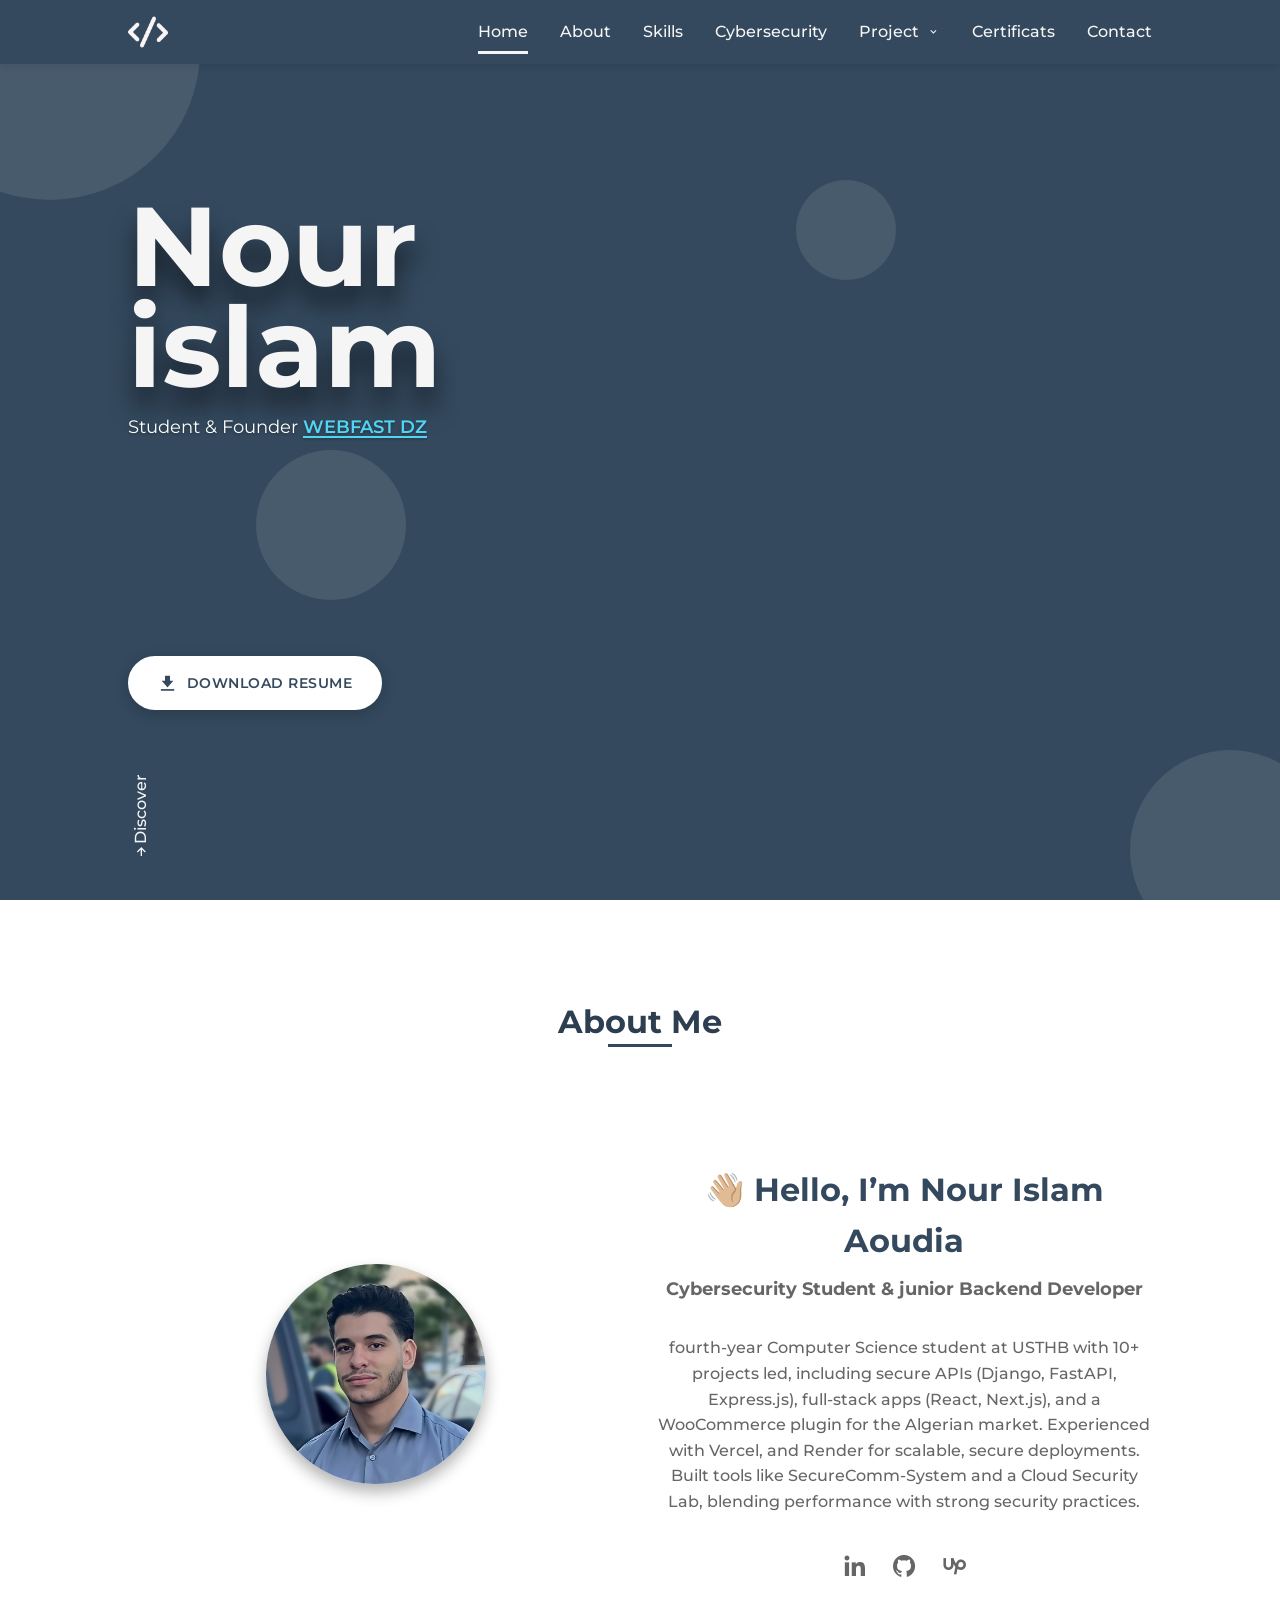
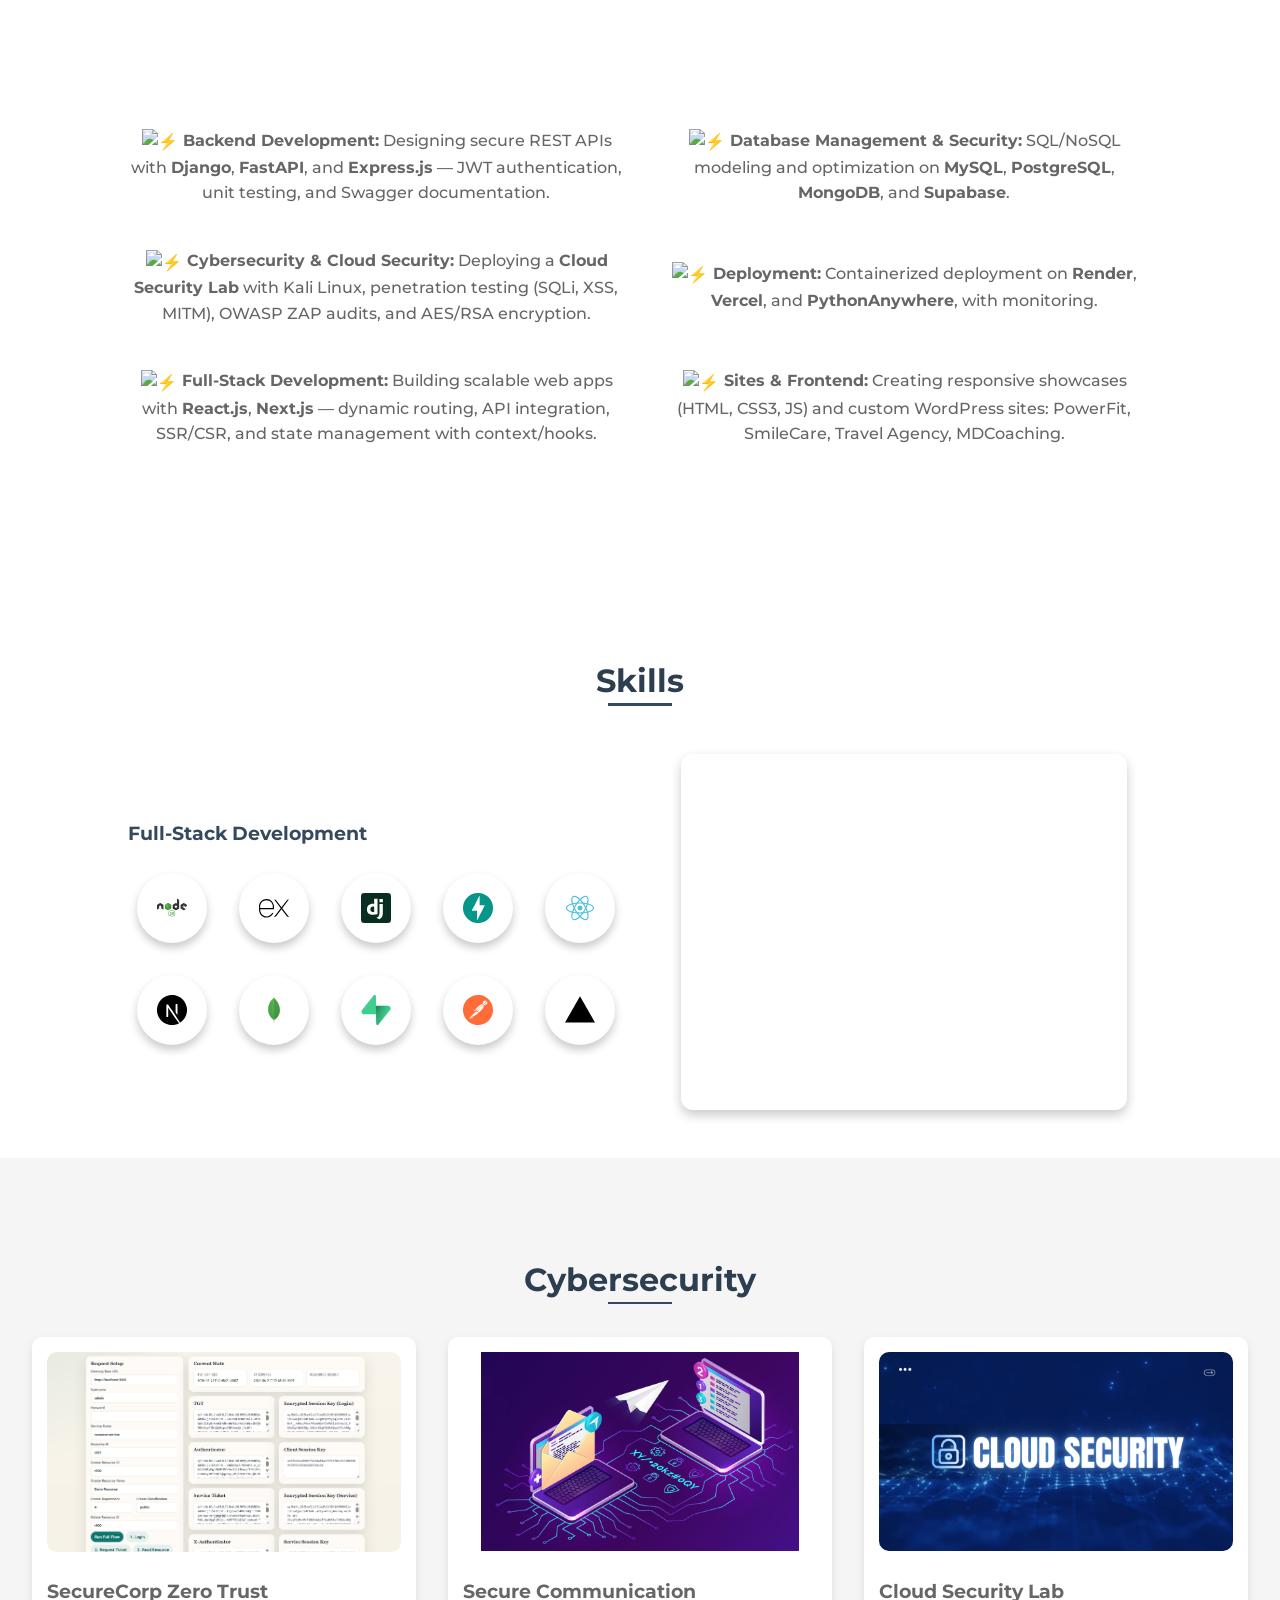
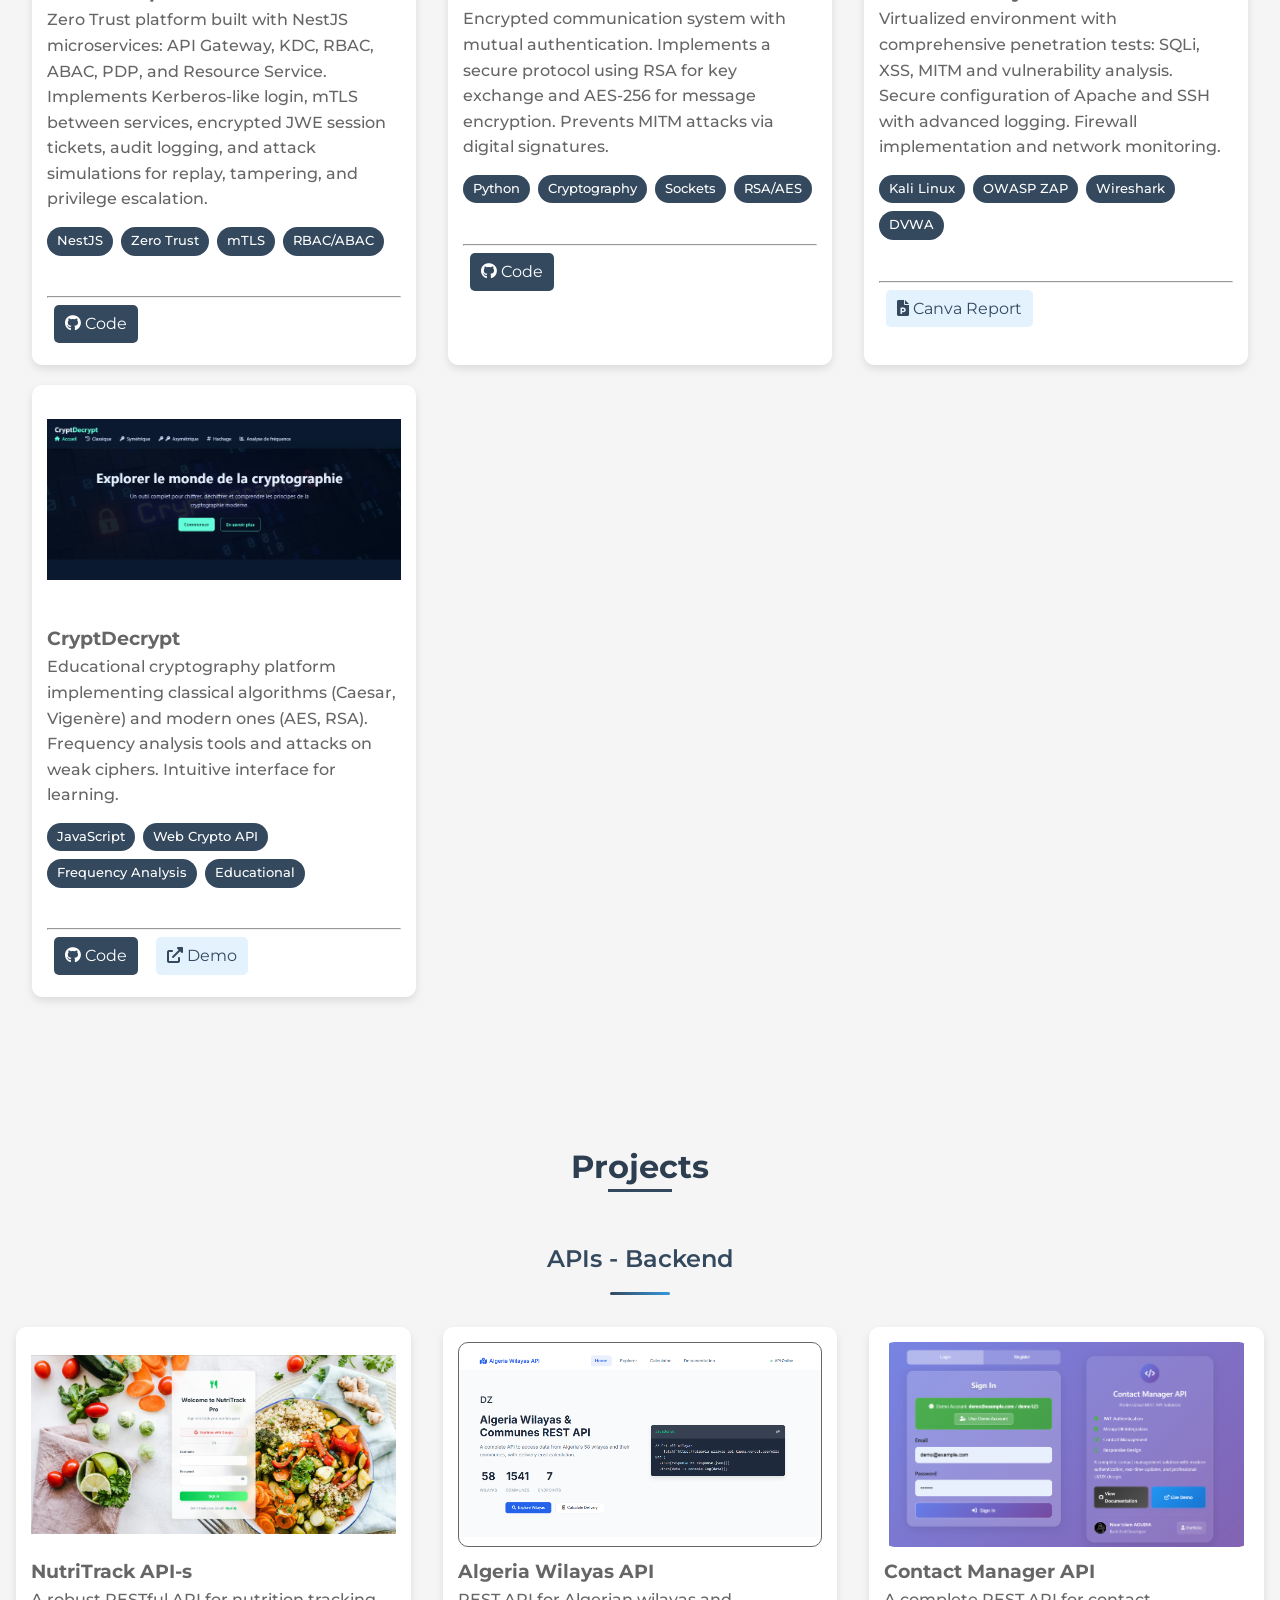
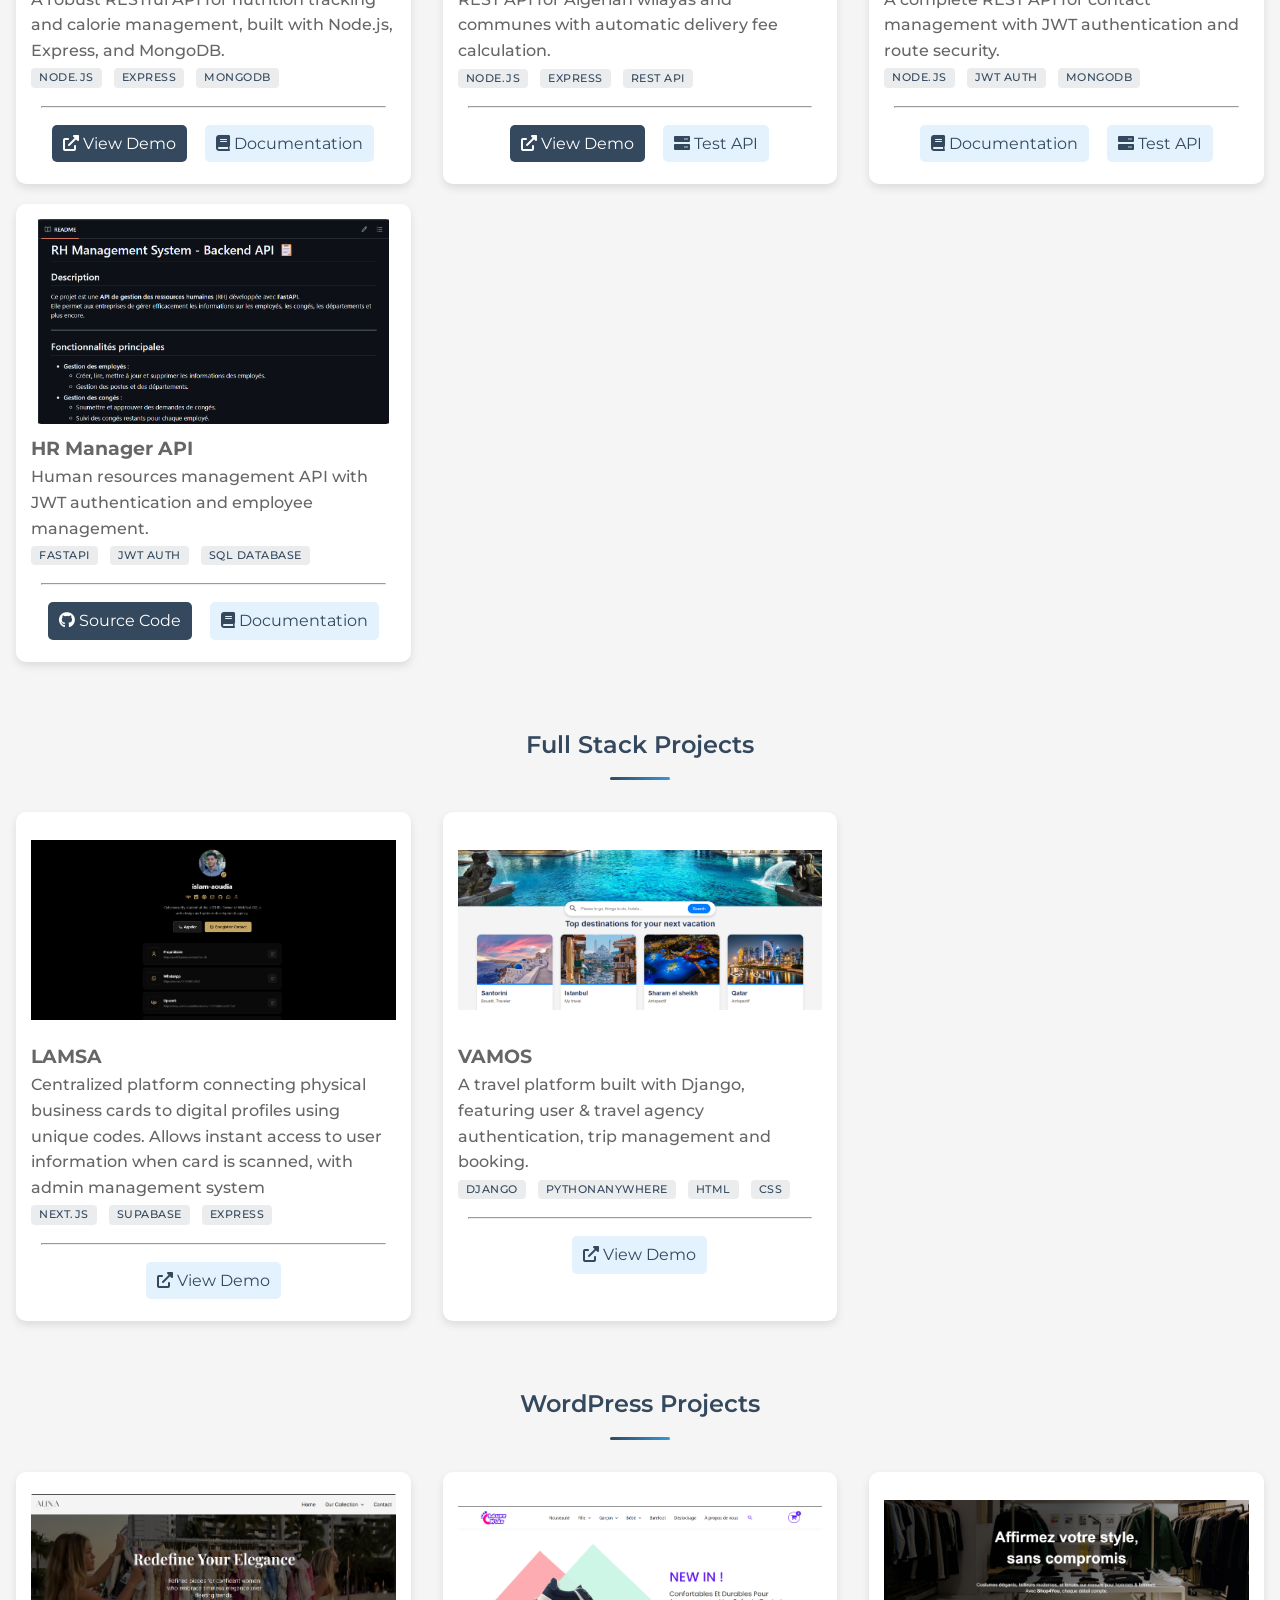
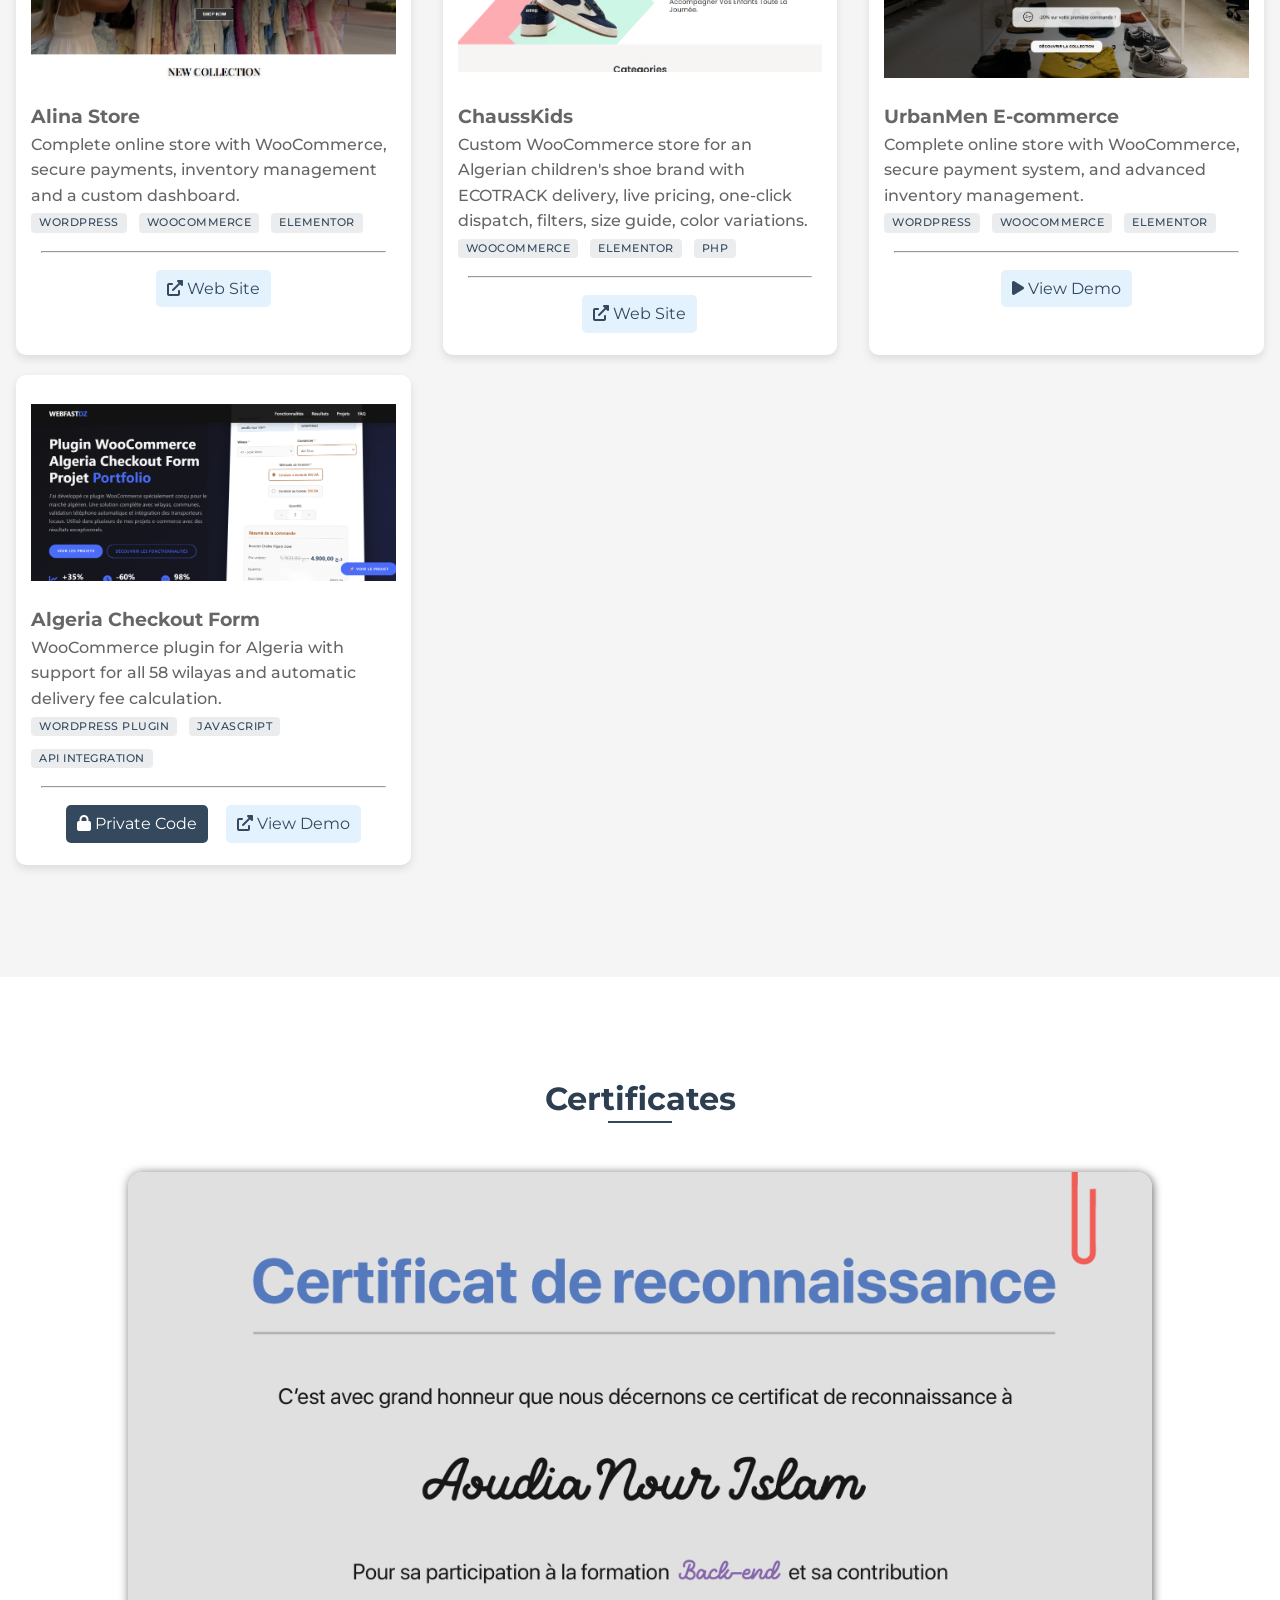
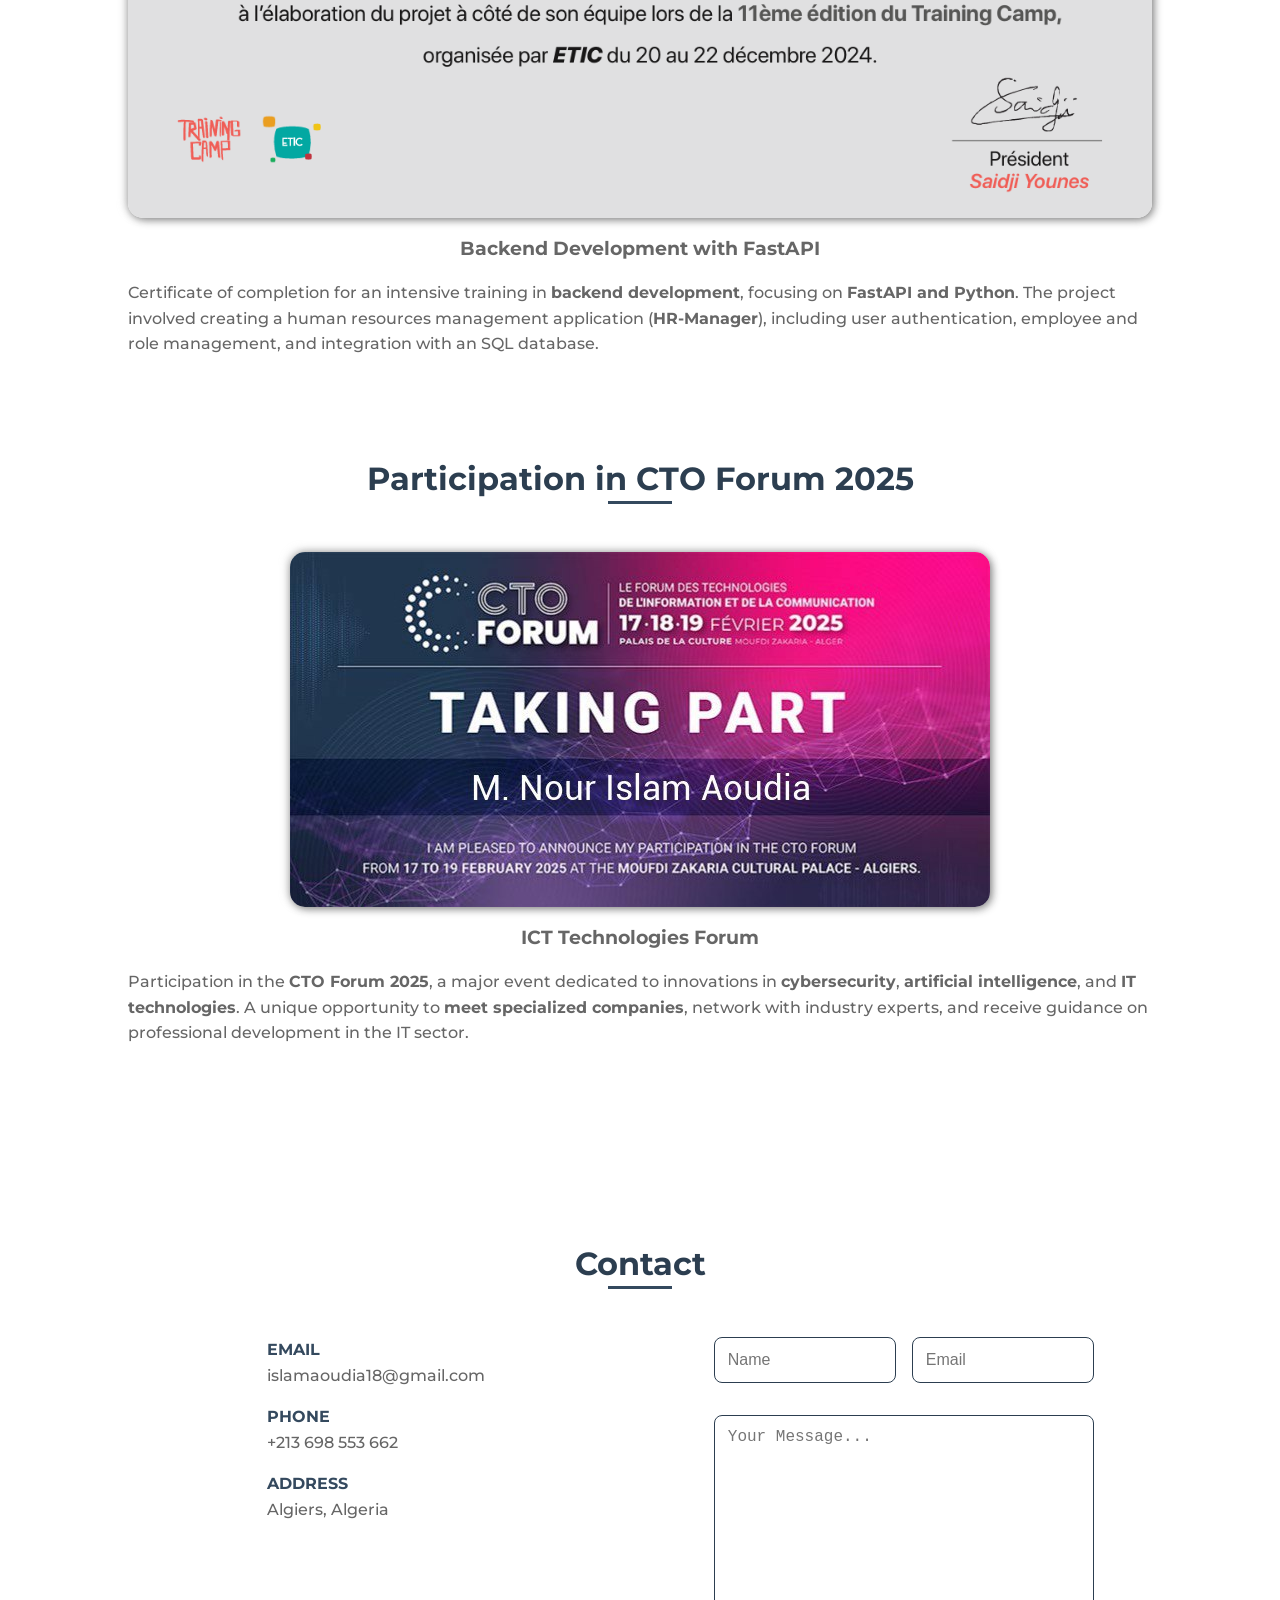
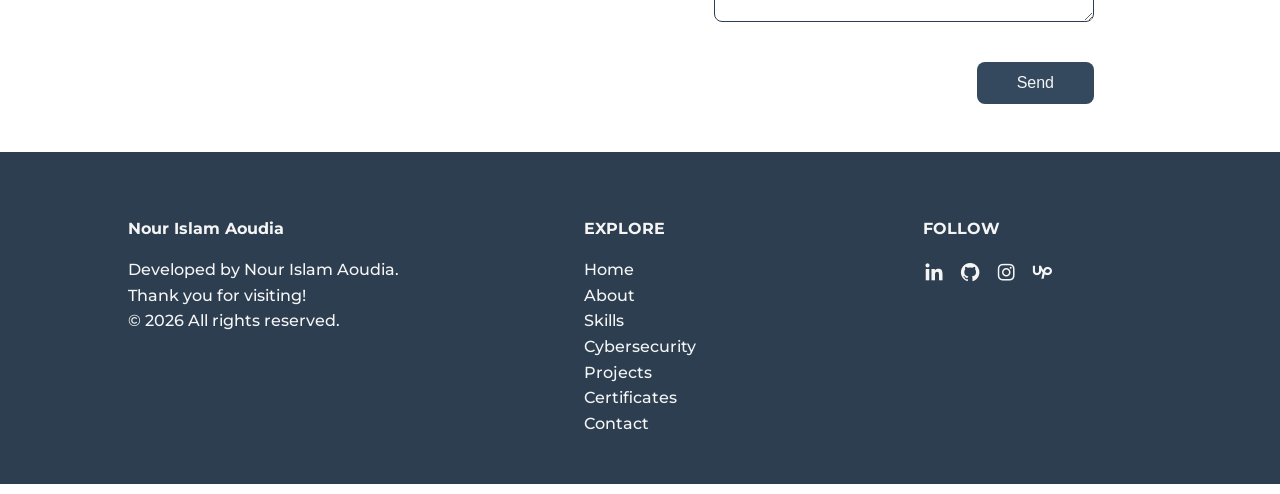
==== commit 382677a1: "edit" ====
--- a/index.html
+++ b/index.html
@@ -555,6 +555,16 @@
                 <span class="tech-tag">mTLS</span>
                 <span class="tech-tag">RBAC/ABAC</span>
               </div>
+              <br />
+              <hr />
+              <div class="portfolio__links">
+                <a
+                  href="https://github.com/NourIslamAoudia/securecorp-zero-trust.git"
+                  class="portfolio__link-name"
+                >
+                  <i class="fab fa-github"></i> Code
+                </a>
+              </div>
             </div>
           </div>
 
@@ -579,7 +589,7 @@
               <hr />
               <div class="portfolio__links">
                 <a
-                  href="https://github.com/NourIslamAoudia/SecureComm-System.git"
+                  href="https://github.com/NourIslamAoudia/securecorp-zero-trust.git"
                   class="portfolio__link-name"
                 >
                   <i class="fab fa-github"></i> Code
@@ -980,15 +990,25 @@
                 <p class="portfolio__description">
                   Custom WooCommerce store for an Algerian children's shoe brand
                   with ECOTRACK delivery, live pricing, one-click dispatch,
-                  filters, size guide, color variations, testimonials, and a
-                  custom thank-you page.
+                  filters, size guide, color variations.
                 </p>
                 <div class="portfolio__tech">
-                  <span class="tech-badge">WordPress</span>
                   <span class="tech-badge">WooCommerce</span>
                   <span class="tech-badge">Elementor</span>
                   <span class="tech-badge">PHP</span>
-                  <span class="tech-badge">jQuery</span>
+                </div>
+                <hr style="margin: 10px" />
+                <div class="portfolio__overlay">
+                  <div class="portfolio__links">
+                    <a
+                      href="https://chausskids.com/"
+                      class="portfolio__link-demo"
+                      target="_blank"
+                      rel="noopener noreferrer"
+                    >
+                      <i class="fas fa-external-link-alt"></i> Web Site
+                    </a>
+                  </div>
                 </div>
               </div>
             </div>
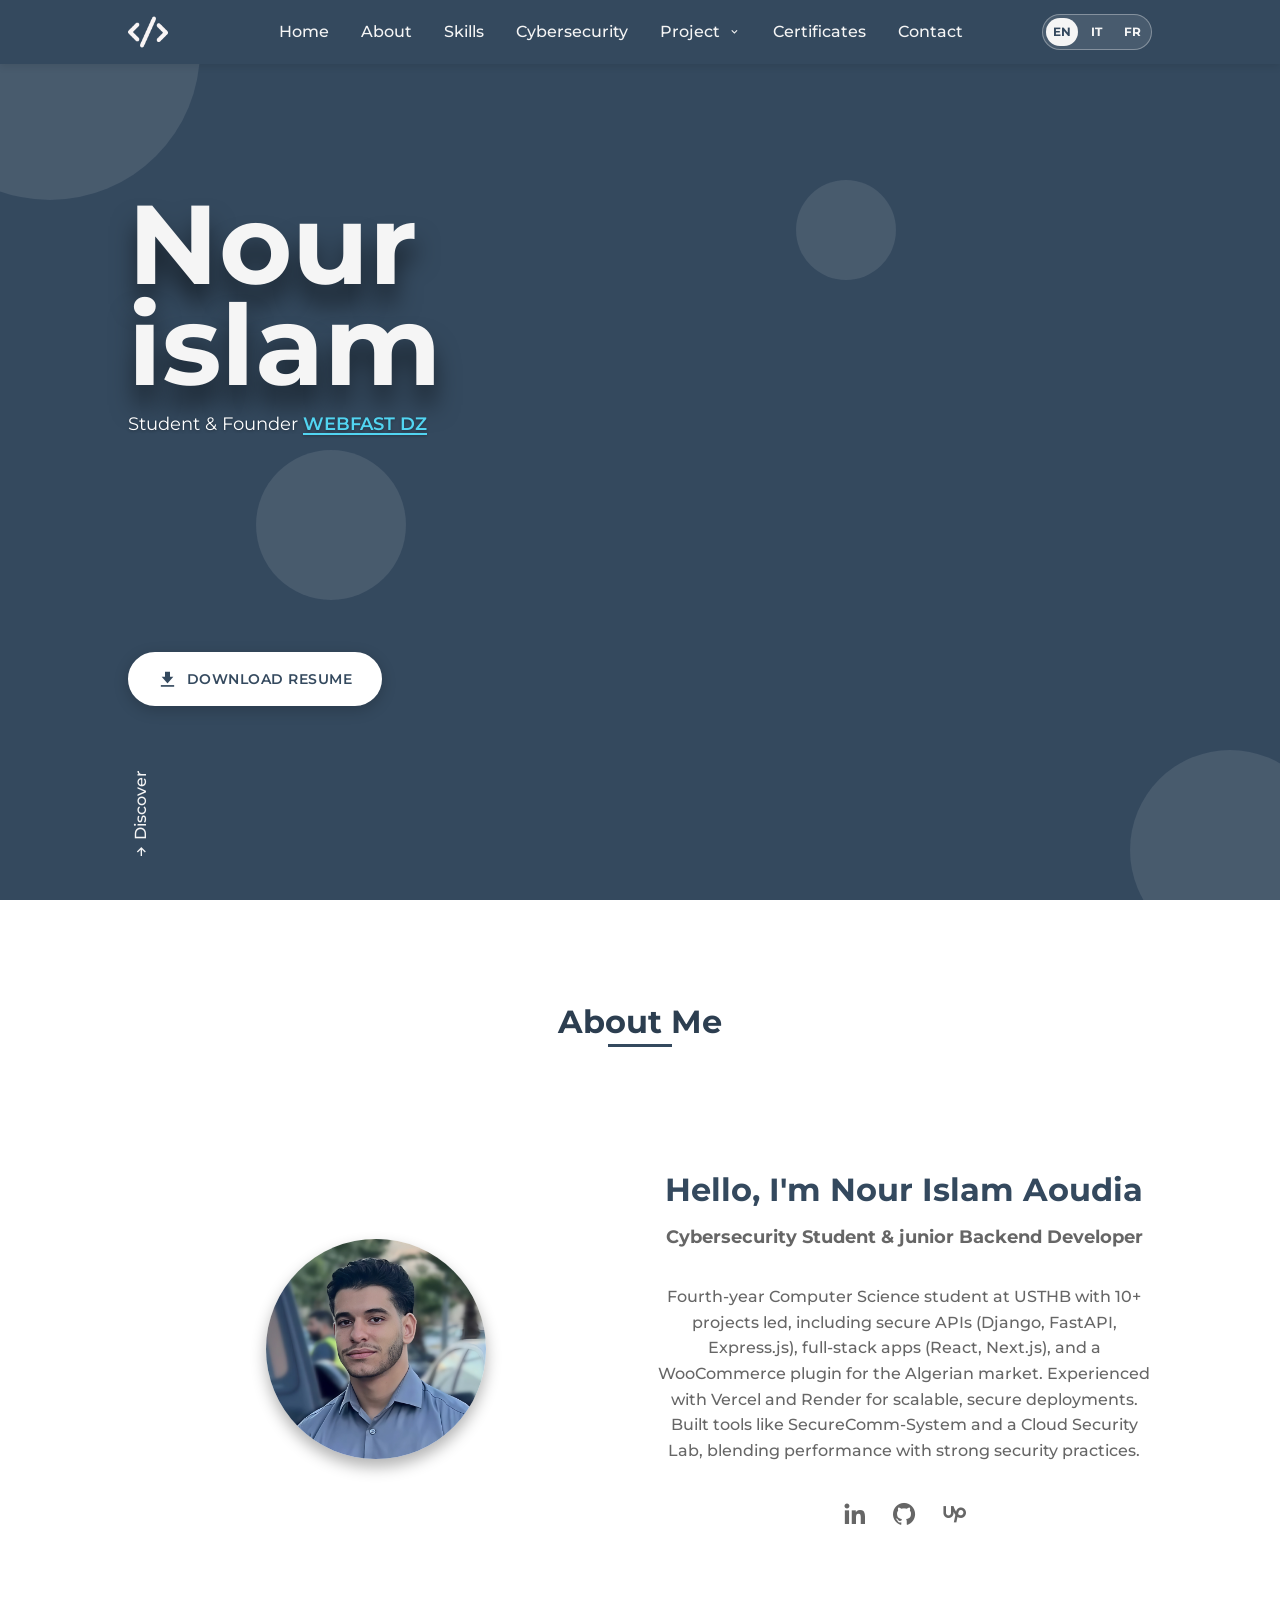
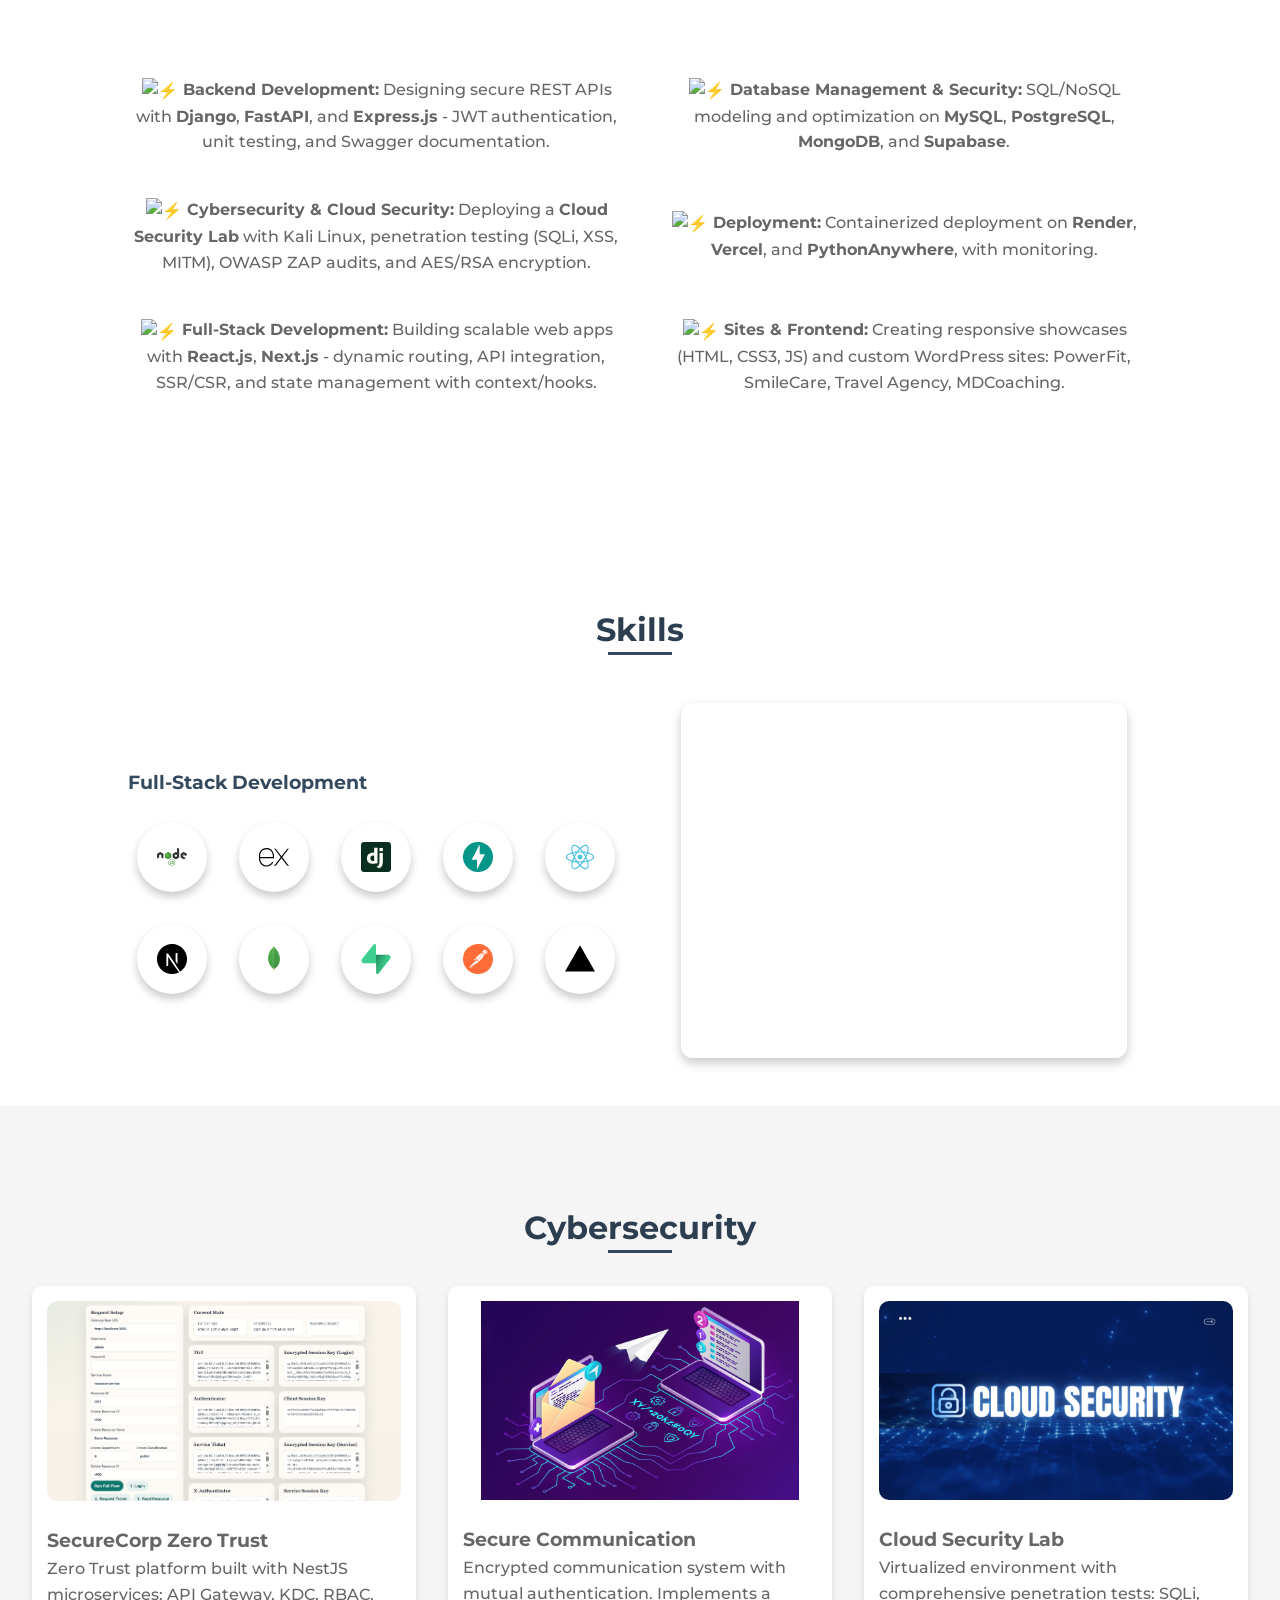
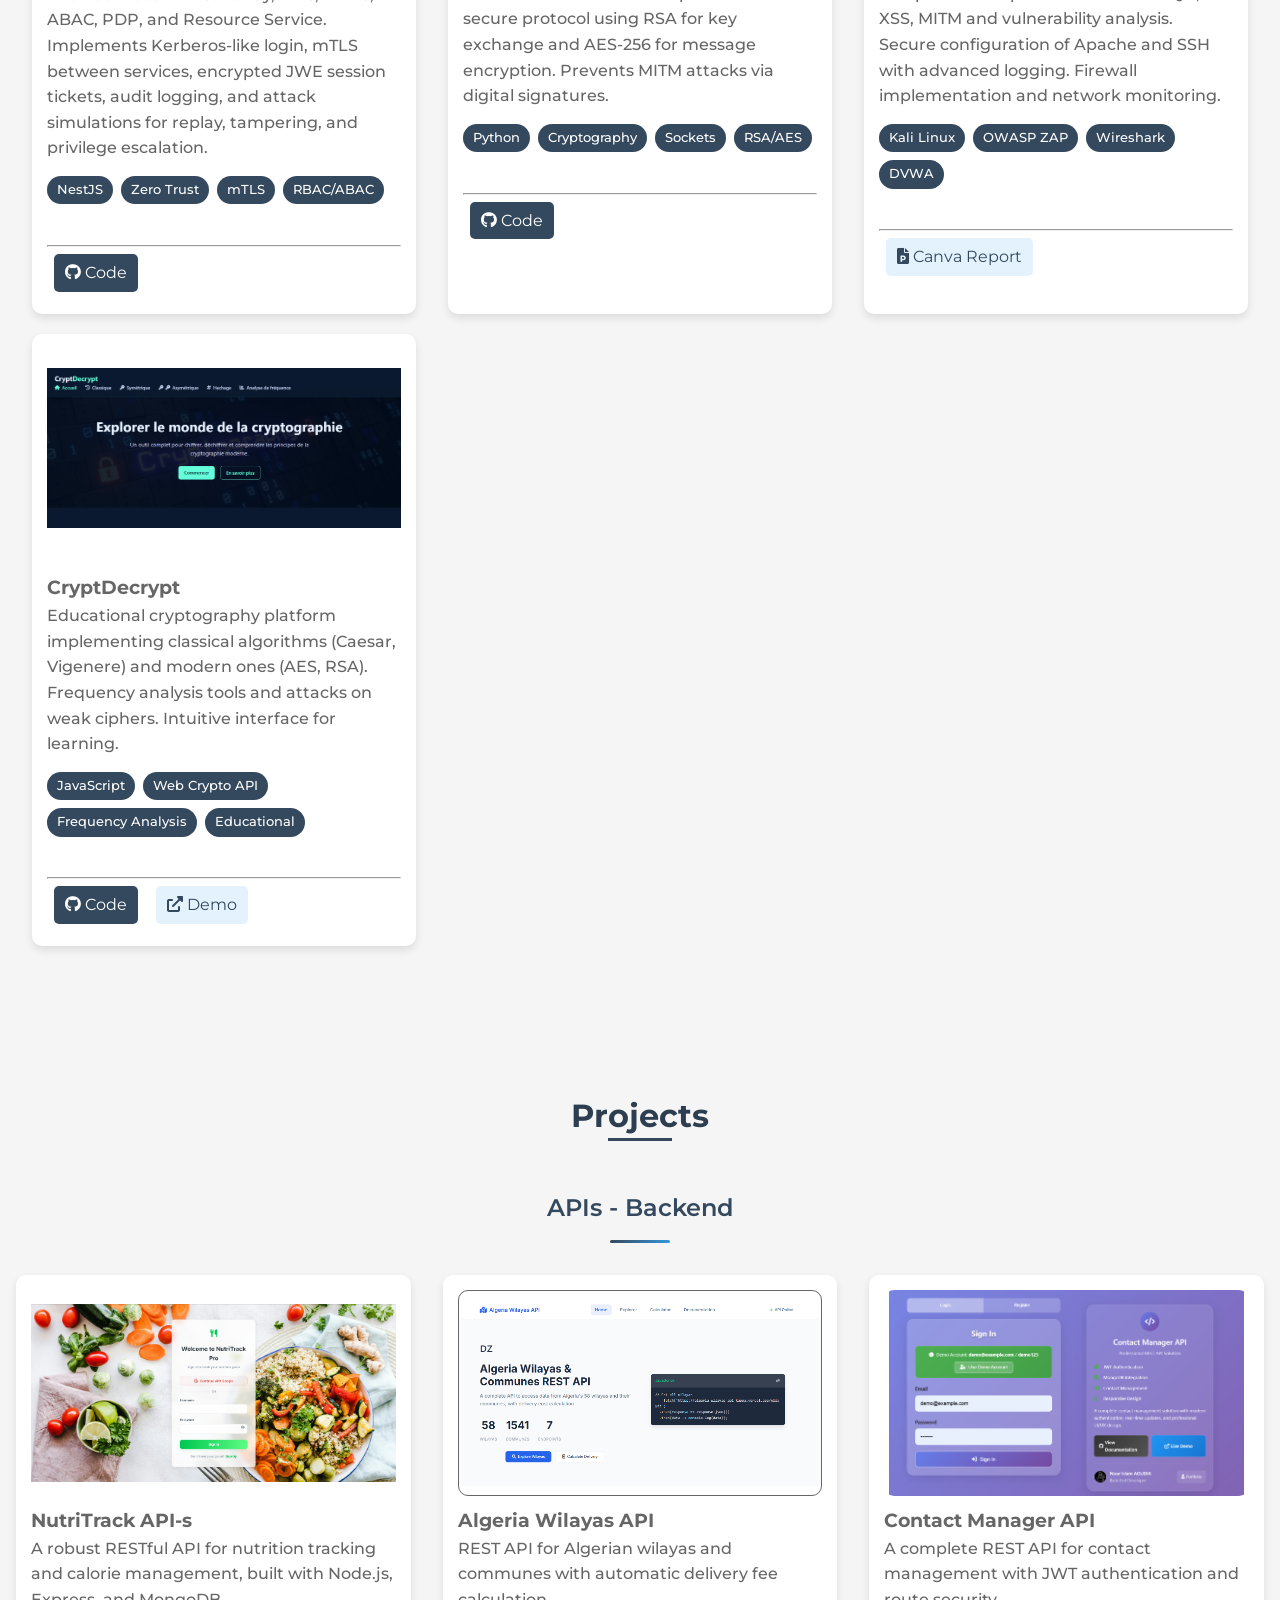
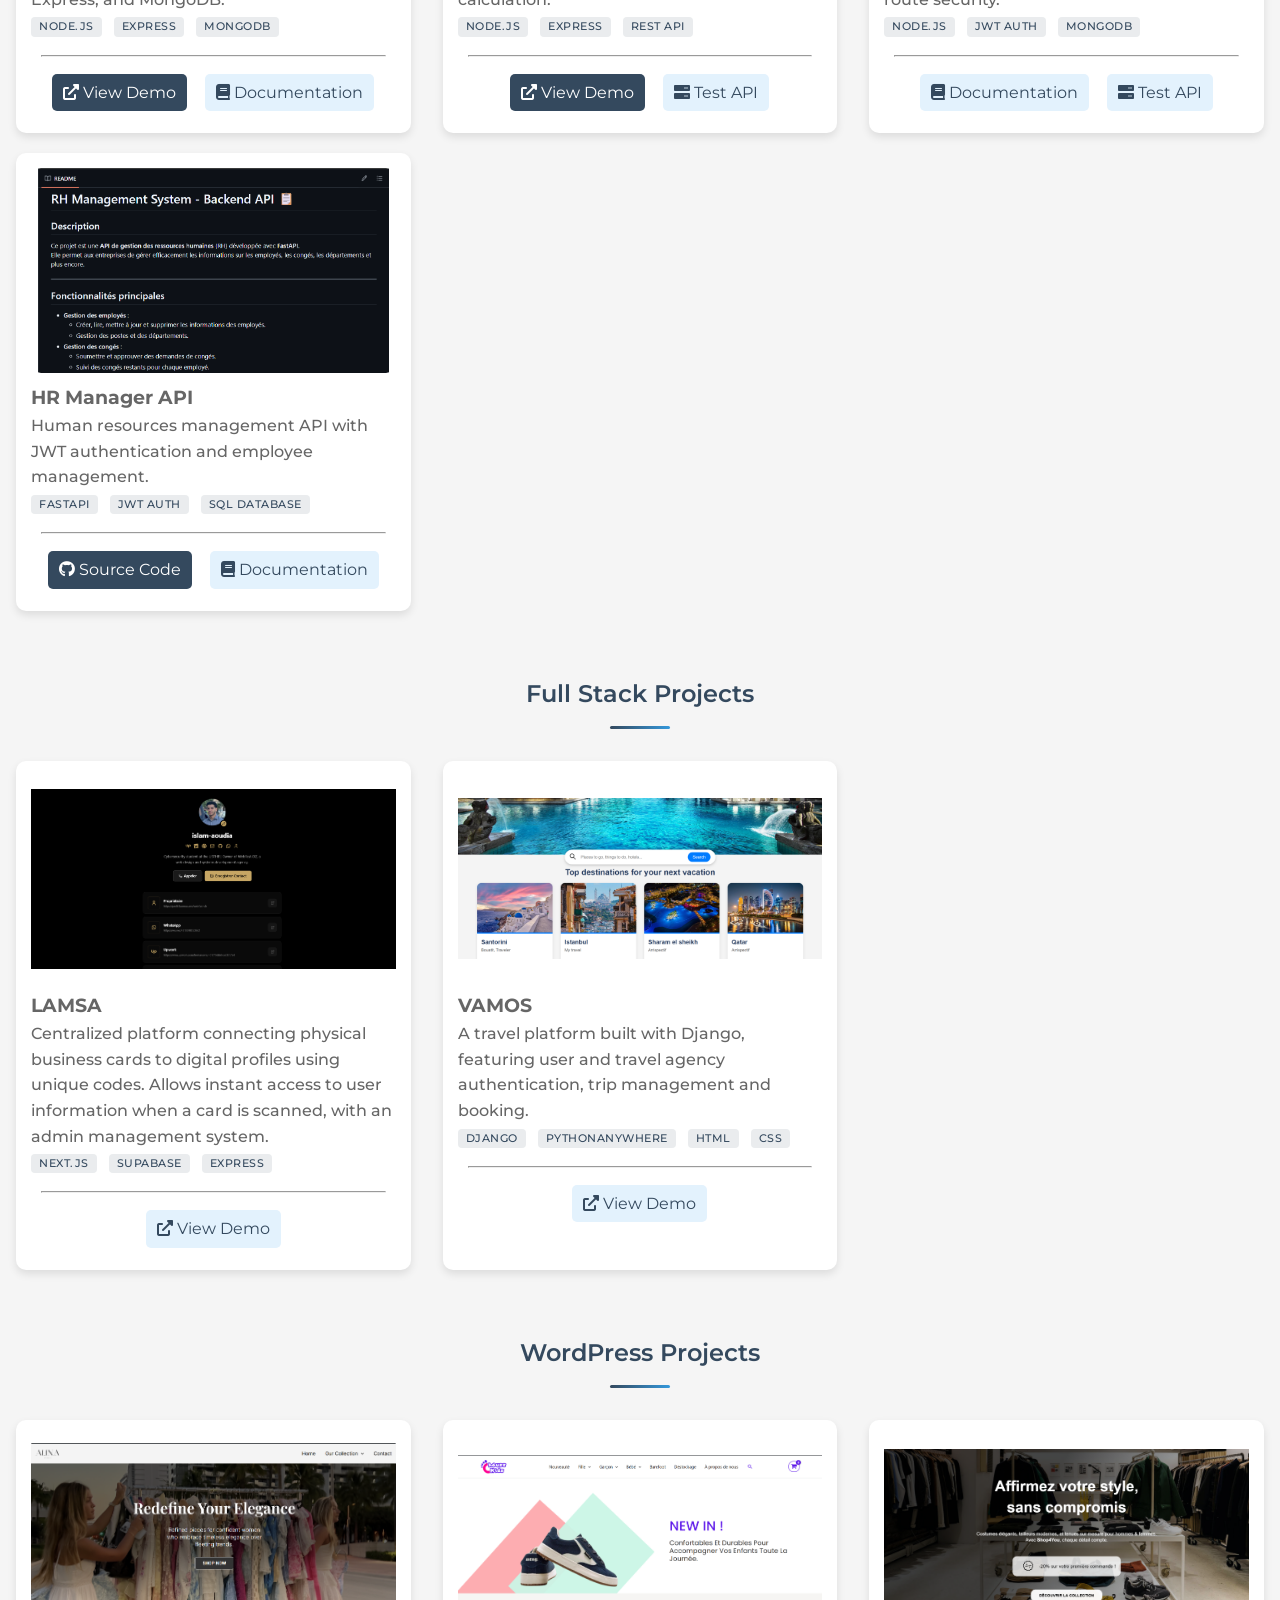
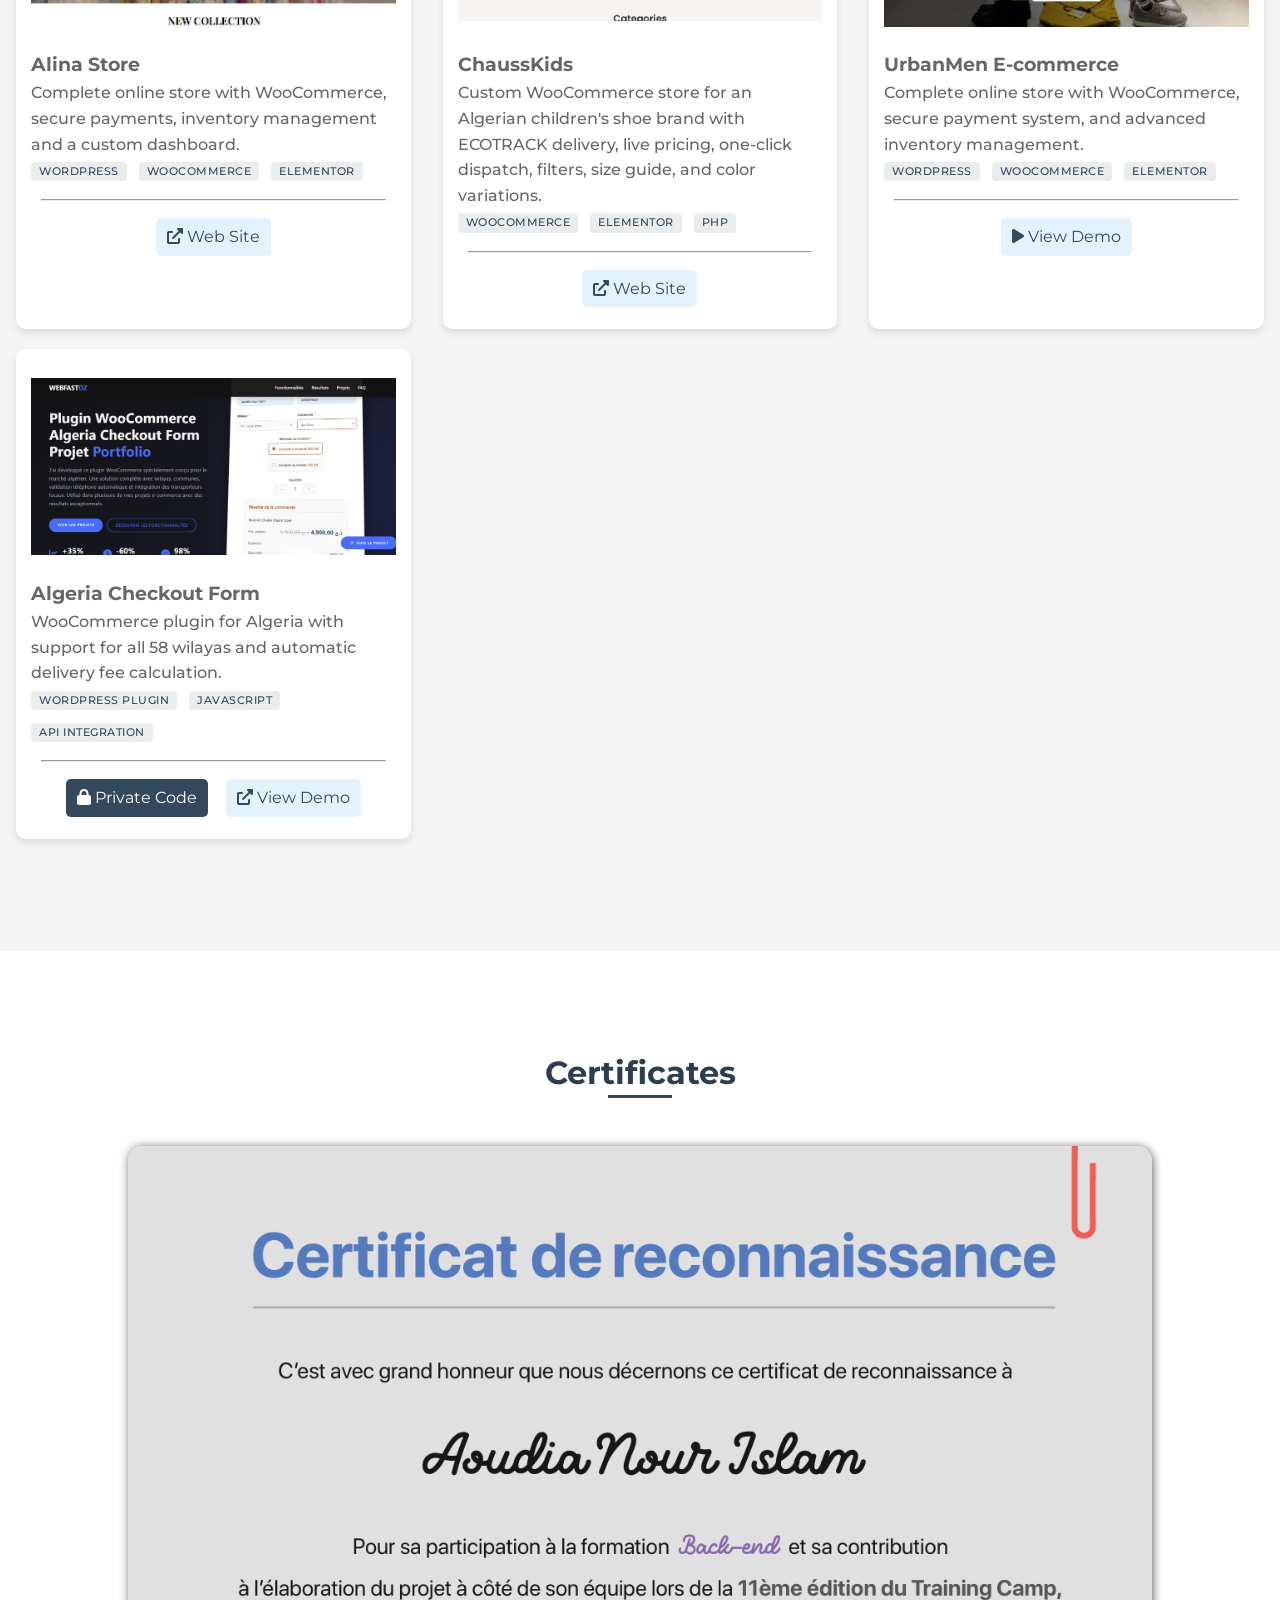
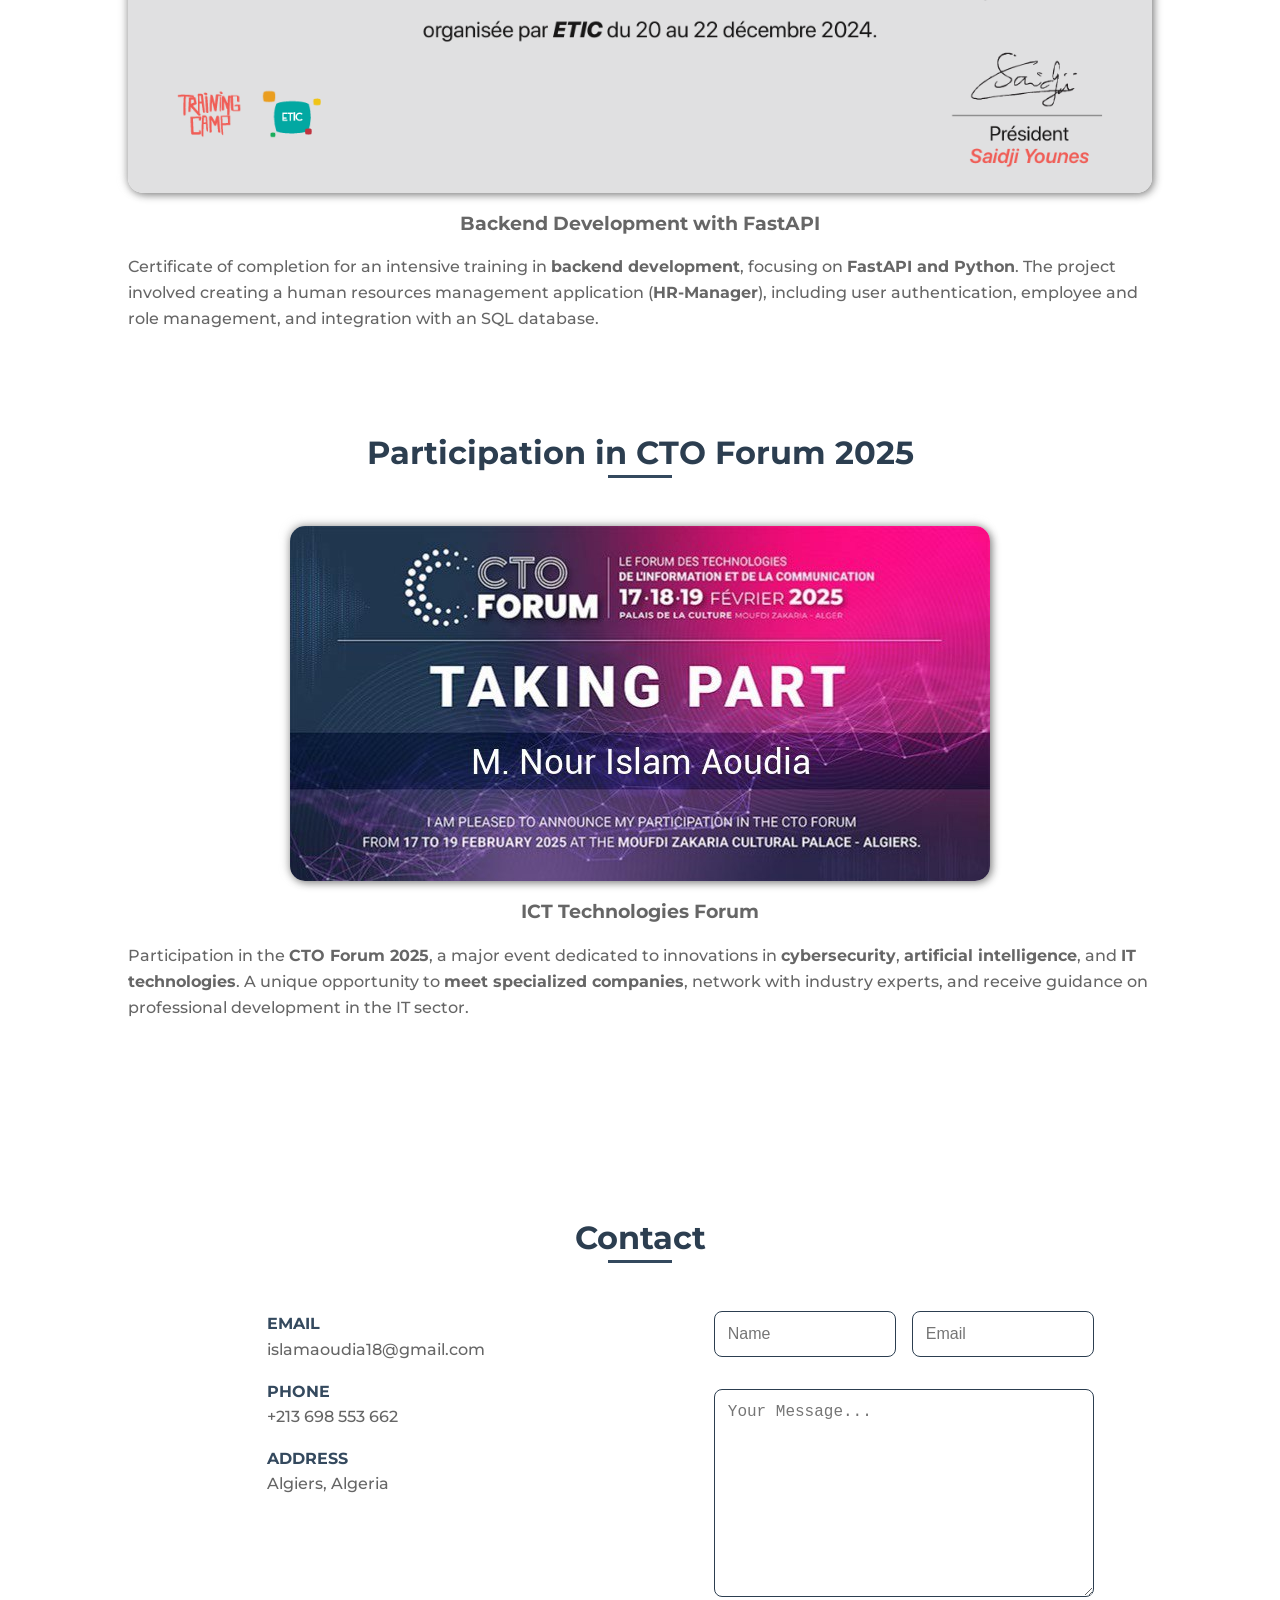
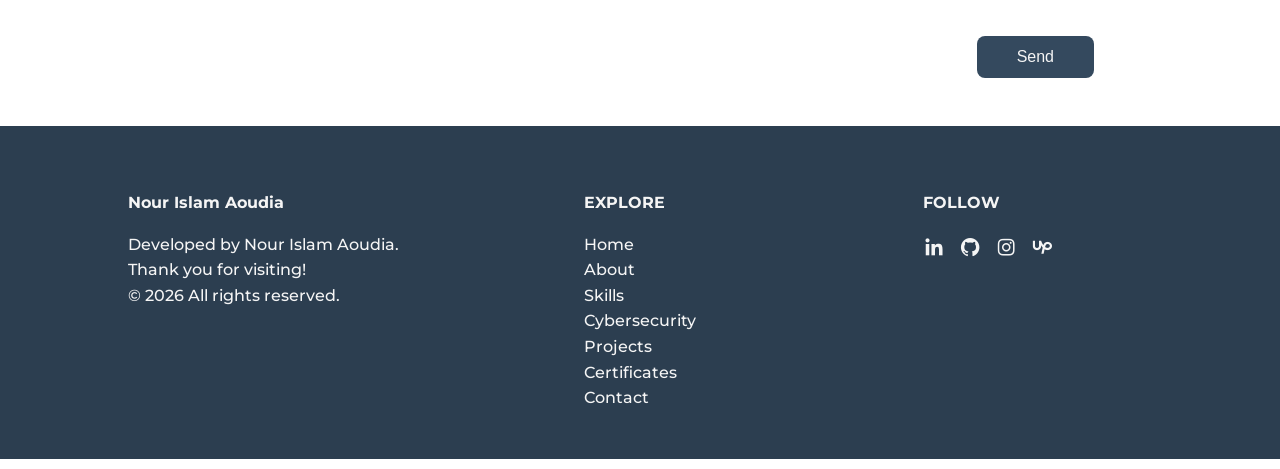
==== commit 660afbeb: "add IT/FR" ====
--- a/index.html
+++ b/index.html
@@ -12,7 +12,7 @@
       content="index, follow, max-snippet:-1, max-image-preview:large, max-video-preview:-1"
     />
     <meta name="googlebot" content="index, follow" />
-    <meta name="language" content="en, fr" />
+    <meta name="language" content="en, fr, it" />
     <meta name="theme-color" content="#34495e" />
 
     <!-- Canonical URL -->
@@ -112,6 +112,9 @@
 
     <!-- Alternate Language Versions -->
     <link rel="alternate" hreflang="en" href="https://islamaoudia.dev/" />
+    <link rel="alternate" hreflang="fr" href="https://islamaoudia.dev/" />
+    <link rel="alternate" hreflang="it" href="https://islamaoudia.dev/" />
+    <link rel="alternate" hreflang="x-default" href="https://islamaoudia.dev/" />
 
     <!-- Sitemap -->
     <link
@@ -210,8 +213,37 @@
           </ul>
         </div>
 
-        <div class="nav__toggle" id="nav-toggle">
-          <i class="bx bx-menu"></i>
+        <div class="nav__actions">
+          <div class="language-switcher" aria-label="Language selector">
+            <button
+              class="language-switcher__button active"
+              type="button"
+              data-lang="en"
+              aria-pressed="true"
+            >
+              EN
+            </button>
+            <button
+              class="language-switcher__button"
+              type="button"
+              data-lang="it"
+              aria-pressed="false"
+            >
+              IT
+            </button>
+            <button
+              class="language-switcher__button"
+              type="button"
+              data-lang="fr"
+              aria-pressed="false"
+            >
+              FR
+            </button>
+          </div>
+
+          <div class="nav__toggle" id="nav-toggle">
+            <i class="bx bx-menu"></i>
+          </div>
         </div>
       </nav>
     </header>
@@ -1075,13 +1107,7 @@
                     <a
                       href="#contact"
                       class="portfolio__link-name"
-                      onclick="
-                        event.preventDefault();
-                        alert('To access the code, please contact me.');
-                        document
-                          .getElementById('contact')
-                          .scrollIntoView({ behavior: 'smooth' });
-                      "
+                      onclick="showPrivateCodeNotice(event)"
                     >
                       <i class="fas fa-lock"></i> Private Code
                     </a>
@@ -1290,7 +1316,13 @@
       src="https://cdnjs.cloudflare.com/ajax/libs/Chart.js/3.9.1/chart.min.js"
       defer
     ></script>
-
+    <script
+      src="https://cdn.jsdelivr.net/npm/@supabase/supabase-js@2"
+      defer
+    ></script>
+
+    <script src="supabase-config.js" defer></script>
+    <script src="project-cms.js" defer></script>
     <script src="main.js" defer></script>
 
     <!-- Google Analytics or other tracking (example) -->
--- a/style.css
+++ b/style.css
@@ -233,6 +233,51 @@
   cursor: pointer;
 }
 
+.nav__actions {
+  display: flex;
+  align-items: center;
+  gap: 0.75rem;
+}
+
+.language-switcher {
+  display: inline-flex;
+  align-items: center;
+  gap: 0.2rem;
+  padding: 0.18rem;
+  border: 1px solid rgba(245, 245, 245, 0.35);
+  border-radius: 999px;
+  background: rgba(255, 255, 255, 0.1);
+}
+
+.language-switcher__button {
+  min-width: 2rem;
+  height: 1.75rem;
+  border: 0;
+  border-radius: 999px;
+  background: transparent;
+  color: var(--white-color);
+  cursor: pointer;
+  font-family: var(--body-font);
+  font-size: 0.75rem;
+  font-weight: 700;
+  line-height: 1;
+  transition:
+    background 0.2s ease,
+    color 0.2s ease,
+    transform 0.2s ease;
+}
+
+.language-switcher__button:hover,
+.language-switcher__button.active {
+  background: var(--white-color);
+  color: var(--first-color);
+}
+
+.language-switcher__button:focus-visible {
+  outline: 2px solid var(--white-color);
+  outline-offset: 2px;
+}
+
 /* BONUS: Variantes d'effet hover */
 
 /* Effet hover avec ligne qui vient du centre */
@@ -260,13 +305,7 @@
 }
 
 .active::after {
-  position: absolute;
-  content: "";
-  width: 100%;
-  height: 0.18rem;
-  left: 0;
-  top: 2rem;
-  background-color: var(--first-color);
+  display: none;
 }
 
 /* ===== DROPDOWN MENU ===== */
@@ -1434,10 +1473,6 @@
   .nav__link:hover {
     color: var(--white-color);
   }
-  .active::after {
-    background-color: var(--white-color);
-  }
-
   .home__container {
     height: 100vh;
     grid-template-rows: 1.7fr 1fr;
@@ -1798,6 +1833,293 @@
   transition: transform 0.3s ease;
 }
 
+@media screen and (min-width: 768px) and (max-width: 1100px) {
+  .nav__item {
+    margin-left: 1rem;
+  }
+
+  .nav__link,
+  .nav__dropdown-link {
+    font-size: 0.82rem;
+  }
+
+  .language-switcher__button {
+    min-width: 1.75rem;
+    font-size: 0.7rem;
+  }
+}
+
+.portfolio__divider {
+  margin: 10px 0;
+  border: 0;
+  border-top: 1px solid rgba(52, 73, 94, 0.12);
+}
+
+/* ===== ADMIN CMS ===== */
+.admin-body {
+  min-height: 100vh;
+  background: #f5f7fb;
+  color: #1f2933;
+}
+
+.admin-body [hidden] {
+  display: none !important;
+}
+
+.admin-shell {
+  width: min(1180px, calc(100% - 32px));
+  margin: 0 auto;
+  padding: 32px 0;
+}
+
+.admin-header {
+  display: flex;
+  align-items: flex-start;
+  justify-content: space-between;
+  gap: 24px;
+  margin-bottom: 20px;
+}
+
+.admin-header h1 {
+  margin: 8px 0 6px;
+  font-size: clamp(2rem, 5vw, 3.2rem);
+  color: var(--first-color);
+}
+
+.admin-header p {
+  margin: 0;
+  color: #607086;
+}
+
+.admin-back {
+  display: inline-flex;
+  align-items: center;
+  gap: 8px;
+  color: var(--first-color);
+  font-weight: 600;
+  text-decoration: none;
+}
+
+.admin-grid {
+  display: grid;
+  grid-template-columns: minmax(0, 1.15fr) minmax(320px, 0.85fr);
+  gap: 24px;
+  align-items: start;
+}
+
+.admin-card {
+  background: #fff;
+  border: 1px solid rgba(52, 73, 94, 0.1);
+  border-radius: 8px;
+  box-shadow: 0 14px 34px rgba(31, 41, 51, 0.08);
+  padding: 24px;
+}
+
+.admin-card h2 {
+  margin: 0 0 18px;
+  color: var(--first-color);
+  font-size: 1.25rem;
+}
+
+.admin-form {
+  display: grid;
+  gap: 16px;
+}
+
+.admin-form label {
+  display: grid;
+  gap: 7px;
+  font-weight: 600;
+  color: #34495e;
+}
+
+.admin-form input,
+.admin-form textarea,
+.admin-form select {
+  width: 100%;
+  border: 1px solid #d8e1ec;
+  border-radius: 6px;
+  padding: 11px 12px;
+  font: inherit;
+  color: #1f2933;
+  background: #fff;
+}
+
+.admin-form textarea {
+  resize: vertical;
+}
+
+.admin-language-group {
+  display: grid;
+  gap: 14px;
+  border: 1px solid #e1e8f0;
+  border-radius: 8px;
+  padding: 16px;
+  background: #fbfdff;
+}
+
+.admin-language-group h3 {
+  margin: 0;
+  color: var(--first-color);
+  font-size: 1rem;
+}
+
+.admin-form__row {
+  display: grid;
+  grid-template-columns: repeat(2, minmax(0, 1fr));
+  gap: 16px;
+}
+
+.admin-switches {
+  display: flex;
+  flex-wrap: wrap;
+  gap: 18px;
+}
+
+.admin-switches label {
+  display: inline-flex;
+  grid-template-columns: none;
+  align-items: center;
+  gap: 8px;
+}
+
+.admin-switches input {
+  width: auto;
+}
+
+.admin-actions,
+.admin-project__actions {
+  display: flex;
+  flex-wrap: wrap;
+  gap: 10px;
+}
+
+.admin-button {
+  border: 0;
+  border-radius: 6px;
+  background: var(--first-color);
+  color: #fff;
+  cursor: pointer;
+  font: inherit;
+  font-weight: 700;
+  padding: 11px 16px;
+  transition:
+    background 0.2s ease,
+    transform 0.2s ease;
+}
+
+.admin-button:hover {
+  background: #283e55;
+  transform: translateY(-1px);
+}
+
+.admin-button:disabled {
+  cursor: wait;
+  opacity: 0.65;
+  transform: none;
+}
+
+.admin-button--ghost {
+  border: 1px solid #cdd8e5;
+  background: #fff;
+  color: var(--first-color);
+}
+
+.admin-button--ghost:hover {
+  background: #edf4fa;
+}
+
+.admin-button--danger {
+  background: #b42318;
+}
+
+.admin-button--danger:hover {
+  background: #8f1d14;
+}
+
+.admin-status {
+  margin: 0 0 20px;
+  border-radius: 6px;
+  padding: 12px 14px;
+  background: #eaf3ff;
+  color: #174a7c;
+  font-weight: 600;
+}
+
+.admin-status[data-type="success"] {
+  background: #e9f8ef;
+  color: #17633a;
+}
+
+.admin-status[data-type="error"] {
+  background: #fff0ed;
+  color: #9b2116;
+}
+
+.admin-projects {
+  display: grid;
+  gap: 12px;
+}
+
+.admin-project {
+  display: grid;
+  grid-template-columns: minmax(0, 1fr) auto;
+  align-items: center;
+  gap: 16px;
+  padding: 14px;
+  border: 1px solid #e1e8f0;
+  border-radius: 8px;
+  background: #fbfdff;
+}
+
+.admin-project h3 {
+  margin: 0 0 4px;
+  font-size: 1rem;
+  color: #1f2933;
+}
+
+.admin-project p,
+.admin-empty {
+  margin: 0;
+  color: #607086;
+}
+
+.admin-project__status {
+  display: inline-flex;
+  width: fit-content;
+  margin-top: 8px;
+  border-radius: 999px;
+  padding: 4px 10px;
+  font-size: 0.78rem;
+  font-weight: 700;
+}
+
+.admin-project__status--visible {
+  background: #e9f8ef;
+  color: #17633a;
+}
+
+.admin-project__status--hidden {
+  background: #fff0ed;
+  color: #9b2116;
+}
+
+@media screen and (max-width: 860px) {
+  .admin-grid,
+  .admin-form__row {
+    grid-template-columns: 1fr;
+  }
+
+  .admin-header,
+  .admin-project {
+    grid-template-columns: 1fr;
+  }
+
+  .admin-header {
+    display: grid;
+  }
+}
+
 .more-projects-btn:hover i.bx {
   transform: translateX(5px);
 }
--- a/style.css
+++ b/style.css
@@ -233,6 +233,51 @@
   cursor: pointer;
 }
 
+.nav__actions {
+  display: flex;
+  align-items: center;
+  gap: 0.75rem;
+}
+
+.language-switcher {
+  display: inline-flex;
+  align-items: center;
+  gap: 0.2rem;
+  padding: 0.18rem;
+  border: 1px solid rgba(245, 245, 245, 0.35);
+  border-radius: 999px;
+  background: rgba(255, 255, 255, 0.1);
+}
+
+.language-switcher__button {
+  min-width: 2rem;
+  height: 1.75rem;
+  border: 0;
+  border-radius: 999px;
+  background: transparent;
+  color: var(--white-color);
+  cursor: pointer;
+  font-family: var(--body-font);
+  font-size: 0.75rem;
+  font-weight: 700;
+  line-height: 1;
+  transition:
+    background 0.2s ease,
+    color 0.2s ease,
+    transform 0.2s ease;
+}
+
+.language-switcher__button:hover,
+.language-switcher__button.active {
+  background: var(--white-color);
+  color: var(--first-color);
+}
+
+.language-switcher__button:focus-visible {
+  outline: 2px solid var(--white-color);
+  outline-offset: 2px;
+}
+
 /* BONUS: Variantes d'effet hover */
 
 /* Effet hover avec ligne qui vient du centre */
@@ -260,13 +305,7 @@
 }
 
 .active::after {
-  position: absolute;
-  content: "";
-  width: 100%;
-  height: 0.18rem;
-  left: 0;
-  top: 2rem;
-  background-color: var(--first-color);
+  display: none;
 }
 
 /* ===== DROPDOWN MENU ===== */
@@ -1434,10 +1473,6 @@
   .nav__link:hover {
     color: var(--white-color);
   }
-  .active::after {
-    background-color: var(--white-color);
-  }
-
   .home__container {
     height: 100vh;
     grid-template-rows: 1.7fr 1fr;
@@ -1798,6 +1833,293 @@
   transition: transform 0.3s ease;
 }
 
+@media screen and (min-width: 768px) and (max-width: 1100px) {
+  .nav__item {
+    margin-left: 1rem;
+  }
+
+  .nav__link,
+  .nav__dropdown-link {
+    font-size: 0.82rem;
+  }
+
+  .language-switcher__button {
+    min-width: 1.75rem;
+    font-size: 0.7rem;
+  }
+}
+
+.portfolio__divider {
+  margin: 10px 0;
+  border: 0;
+  border-top: 1px solid rgba(52, 73, 94, 0.12);
+}
+
+/* ===== ADMIN CMS ===== */
+.admin-body {
+  min-height: 100vh;
+  background: #f5f7fb;
+  color: #1f2933;
+}
+
+.admin-body [hidden] {
+  display: none !important;
+}
+
+.admin-shell {
+  width: min(1180px, calc(100% - 32px));
+  margin: 0 auto;
+  padding: 32px 0;
+}
+
+.admin-header {
+  display: flex;
+  align-items: flex-start;
+  justify-content: space-between;
+  gap: 24px;
+  margin-bottom: 20px;
+}
+
+.admin-header h1 {
+  margin: 8px 0 6px;
+  font-size: clamp(2rem, 5vw, 3.2rem);
+  color: var(--first-color);
+}
+
+.admin-header p {
+  margin: 0;
+  color: #607086;
+}
+
+.admin-back {
+  display: inline-flex;
+  align-items: center;
+  gap: 8px;
+  color: var(--first-color);
+  font-weight: 600;
+  text-decoration: none;
+}
+
+.admin-grid {
+  display: grid;
+  grid-template-columns: minmax(0, 1.15fr) minmax(320px, 0.85fr);
+  gap: 24px;
+  align-items: start;
+}
+
+.admin-card {
+  background: #fff;
+  border: 1px solid rgba(52, 73, 94, 0.1);
+  border-radius: 8px;
+  box-shadow: 0 14px 34px rgba(31, 41, 51, 0.08);
+  padding: 24px;
+}
+
+.admin-card h2 {
+  margin: 0 0 18px;
+  color: var(--first-color);
+  font-size: 1.25rem;
+}
+
+.admin-form {
+  display: grid;
+  gap: 16px;
+}
+
+.admin-form label {
+  display: grid;
+  gap: 7px;
+  font-weight: 600;
+  color: #34495e;
+}
+
+.admin-form input,
+.admin-form textarea,
+.admin-form select {
+  width: 100%;
+  border: 1px solid #d8e1ec;
+  border-radius: 6px;
+  padding: 11px 12px;
+  font: inherit;
+  color: #1f2933;
+  background: #fff;
+}
+
+.admin-form textarea {
+  resize: vertical;
+}
+
+.admin-language-group {
+  display: grid;
+  gap: 14px;
+  border: 1px solid #e1e8f0;
+  border-radius: 8px;
+  padding: 16px;
+  background: #fbfdff;
+}
+
+.admin-language-group h3 {
+  margin: 0;
+  color: var(--first-color);
+  font-size: 1rem;
+}
+
+.admin-form__row {
+  display: grid;
+  grid-template-columns: repeat(2, minmax(0, 1fr));
+  gap: 16px;
+}
+
+.admin-switches {
+  display: flex;
+  flex-wrap: wrap;
+  gap: 18px;
+}
+
+.admin-switches label {
+  display: inline-flex;
+  grid-template-columns: none;
+  align-items: center;
+  gap: 8px;
+}
+
+.admin-switches input {
+  width: auto;
+}
+
+.admin-actions,
+.admin-project__actions {
+  display: flex;
+  flex-wrap: wrap;
+  gap: 10px;
+}
+
+.admin-button {
+  border: 0;
+  border-radius: 6px;
+  background: var(--first-color);
+  color: #fff;
+  cursor: pointer;
+  font: inherit;
+  font-weight: 700;
+  padding: 11px 16px;
+  transition:
+    background 0.2s ease,
+    transform 0.2s ease;
+}
+
+.admin-button:hover {
+  background: #283e55;
+  transform: translateY(-1px);
+}
+
+.admin-button:disabled {
+  cursor: wait;
+  opacity: 0.65;
+  transform: none;
+}
+
+.admin-button--ghost {
+  border: 1px solid #cdd8e5;
+  background: #fff;
+  color: var(--first-color);
+}
+
+.admin-button--ghost:hover {
+  background: #edf4fa;
+}
+
+.admin-button--danger {
+  background: #b42318;
+}
+
+.admin-button--danger:hover {
+  background: #8f1d14;
+}
+
+.admin-status {
+  margin: 0 0 20px;
+  border-radius: 6px;
+  padding: 12px 14px;
+  background: #eaf3ff;
+  color: #174a7c;
+  font-weight: 600;
+}
+
+.admin-status[data-type="success"] {
+  background: #e9f8ef;
+  color: #17633a;
+}
+
+.admin-status[data-type="error"] {
+  background: #fff0ed;
+  color: #9b2116;
+}
+
+.admin-projects {
+  display: grid;
+  gap: 12px;
+}
+
+.admin-project {
+  display: grid;
+  grid-template-columns: minmax(0, 1fr) auto;
+  align-items: center;
+  gap: 16px;
+  padding: 14px;
+  border: 1px solid #e1e8f0;
+  border-radius: 8px;
+  background: #fbfdff;
+}
+
+.admin-project h3 {
+  margin: 0 0 4px;
+  font-size: 1rem;
+  color: #1f2933;
+}
+
+.admin-project p,
+.admin-empty {
+  margin: 0;
+  color: #607086;
+}
+
+.admin-project__status {
+  display: inline-flex;
+  width: fit-content;
+  margin-top: 8px;
+  border-radius: 999px;
+  padding: 4px 10px;
+  font-size: 0.78rem;
+  font-weight: 700;
+}
+
+.admin-project__status--visible {
+  background: #e9f8ef;
+  color: #17633a;
+}
+
+.admin-project__status--hidden {
+  background: #fff0ed;
+  color: #9b2116;
+}
+
+@media screen and (max-width: 860px) {
+  .admin-grid,
+  .admin-form__row {
+    grid-template-columns: 1fr;
+  }
+
+  .admin-header,
+  .admin-project {
+    grid-template-columns: 1fr;
+  }
+
+  .admin-header {
+    display: grid;
+  }
+}
+
 .more-projects-btn:hover i.bx {
   transform: translateX(5px);
 }
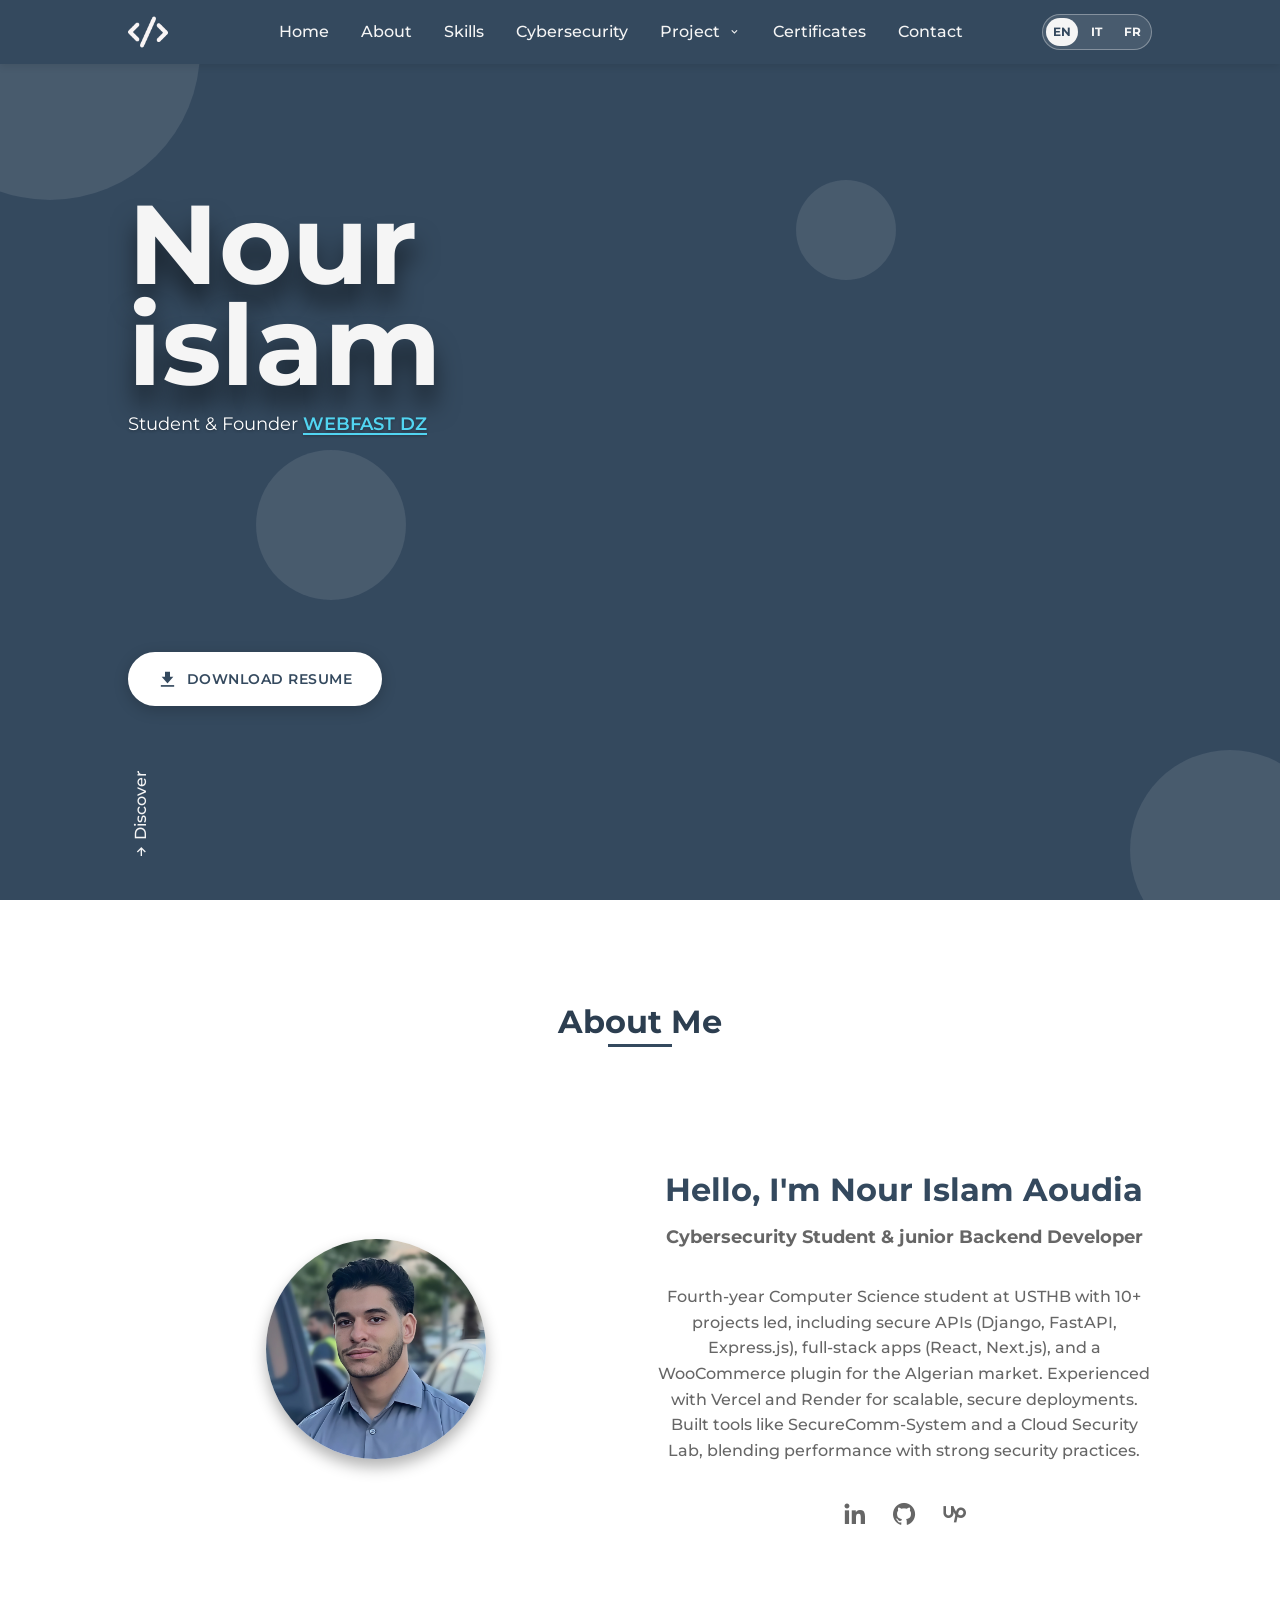
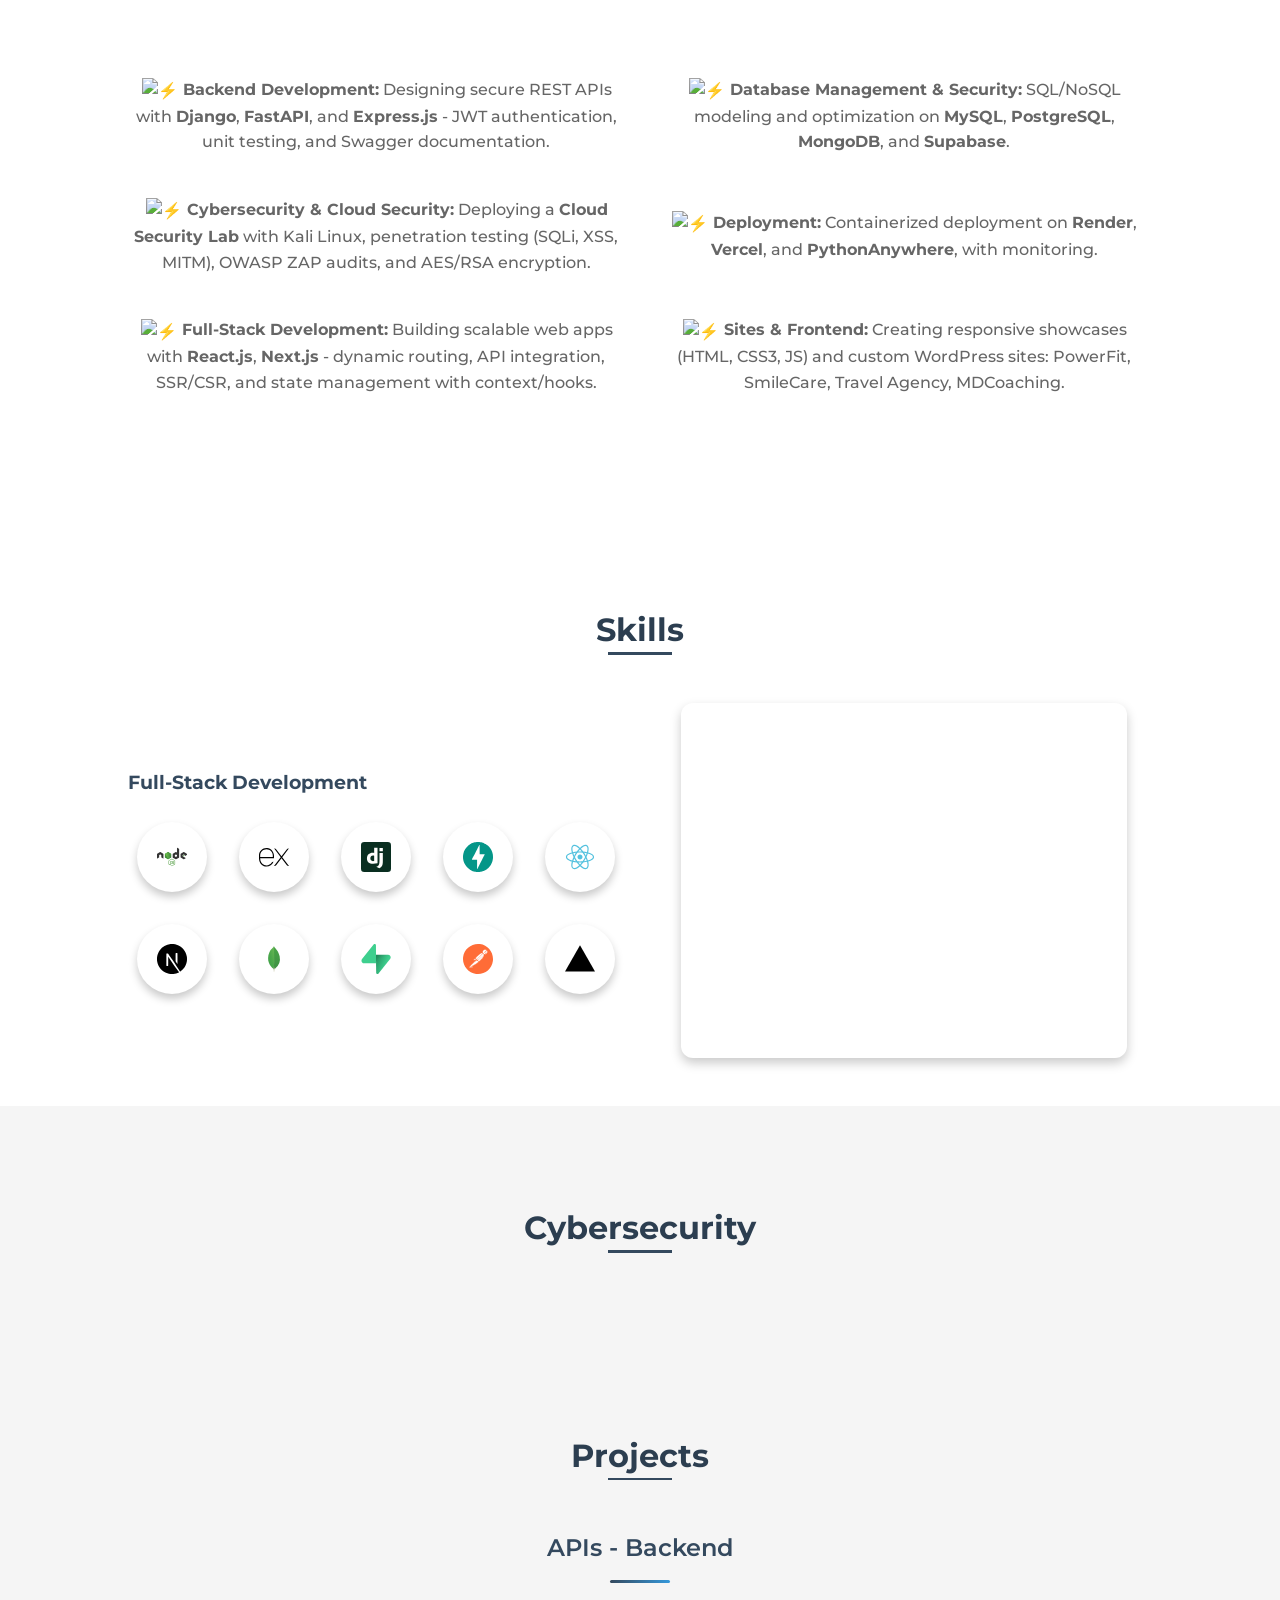
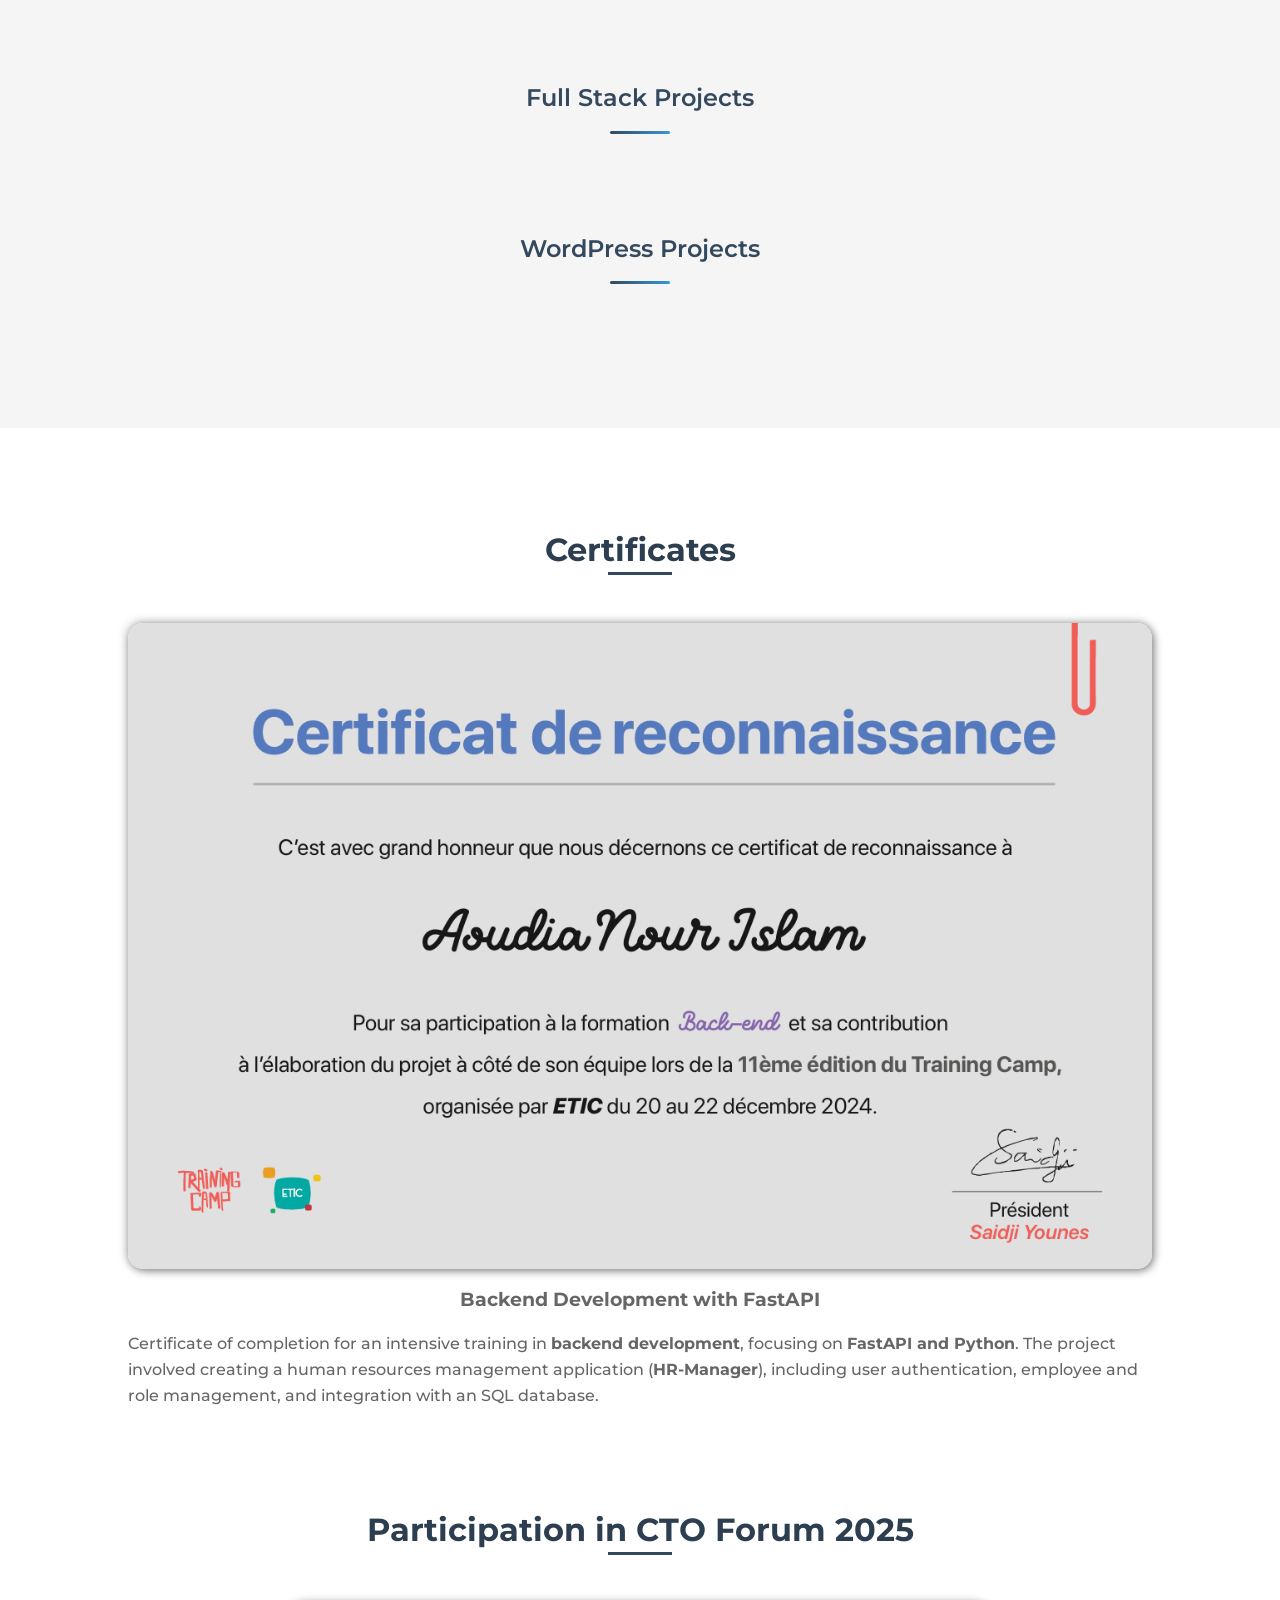
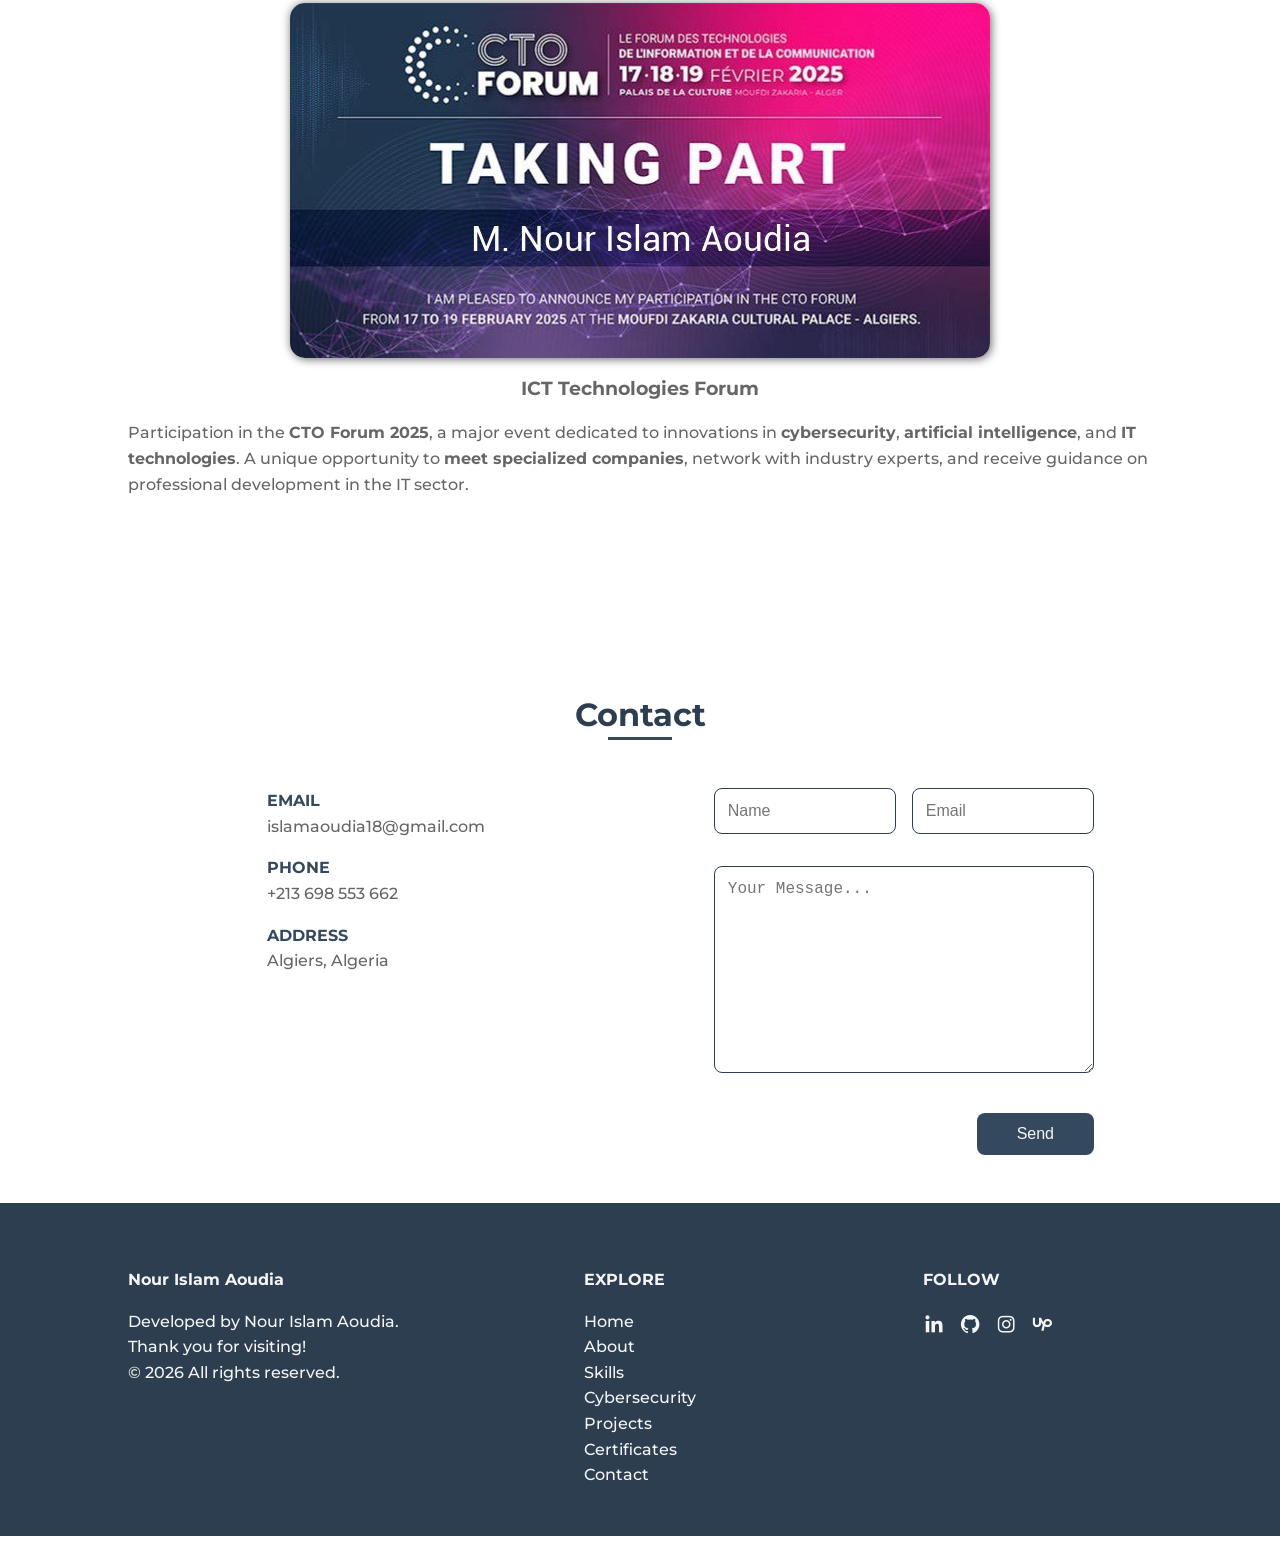
==== commit 667cde81: "edit" ====
--- a/index.html
+++ b/index.html
@@ -559,145 +559,10 @@
         </div>
       </section>
 
-      <!-- Cybersécurité Section -->
+      <!-- Cybers�curit� Section -->
       <section class="cybersecurity section" id="cybersecurity">
         <h2 class="section-title">Cybersecurity</h2>
-        <div class="portfolio__container bd-grid">
-          <div class="portfolio__item">
-            <div class="portfolio__img">
-              <img
-                src="project/securecorp-zero-trust.png"
-                alt="SecureCorp Zero Trust"
-                loading="lazy"
-              />
-            </div>
-            <br />
-            <div class="portfolio__content">
-              <h3 class="portfolio__title">SecureCorp Zero Trust</h3>
-              <p class="portfolio__description">
-                Zero Trust platform built with NestJS microservices: API
-                Gateway, KDC, RBAC, ABAC, PDP, and Resource Service. Implements
-                Kerberos-like login, mTLS between services, encrypted JWE
-                session tickets, audit logging, and attack simulations for
-                replay, tampering, and privilege escalation.
-              </p>
-              <div class="cyber-tech">
-                <span class="tech-tag">NestJS</span>
-                <span class="tech-tag">Zero Trust</span>
-                <span class="tech-tag">mTLS</span>
-                <span class="tech-tag">RBAC/ABAC</span>
-              </div>
-              <br />
-              <hr />
-              <div class="portfolio__links">
-                <a
-                  href="https://github.com/NourIslamAoudia/securecorp-zero-trust.git"
-                  class="portfolio__link-name"
-                >
-                  <i class="fab fa-github"></i> Code
-                </a>
-              </div>
-            </div>
-          </div>
-
-          <div class="portfolio__item">
-            <img src="project/secure_commu.jpg" alt="Secure Communication" />
-            <br />
-            <div class="portfolio__content">
-              <h3 class="portfolio__title">Secure Communication</h3>
-              <p class="portfolio__description">
-                Encrypted communication system with mutual authentication.
-                Implements a secure protocol using RSA for key exchange and
-                AES‑256 for message encryption. Prevents MITM attacks via
-                digital signatures.
-              </p>
-              <div class="cyber-tech">
-                <span class="tech-tag">Python</span>
-                <span class="tech-tag">Cryptography</span>
-                <span class="tech-tag">Sockets</span>
-                <span class="tech-tag">RSA/AES</span>
-              </div>
-              <br />
-              <hr />
-              <div class="portfolio__links">
-                <a
-                  href="https://github.com/NourIslamAoudia/securecorp-zero-trust.git"
-                  class="portfolio__link-name"
-                >
-                  <i class="fab fa-github"></i> Code
-                </a>
-              </div>
-            </div>
-          </div>
-
-          <div class="portfolio__item">
-            <img src="project/clooud.png" alt="Cloud Security Lab" />
-            <br />
-            <div class="portfolio__content">
-              <h3 class="portfolio__title">Cloud Security Lab</h3>
-              <p class="portfolio__description">
-                Virtualized environment with comprehensive penetration tests:
-                SQLi, XSS, MITM and vulnerability analysis. Secure configuration
-                of Apache and SSH with advanced logging. Firewall implementation
-                and network monitoring.
-              </p>
-              <div class="cyber-tech">
-                <span class="tech-tag">Kali Linux</span>
-                <span class="tech-tag">OWASP ZAP</span>
-                <span class="tech-tag">Wireshark</span>
-                <span class="tech-tag">DVWA</span>
-              </div>
-              <br />
-              <hr />
-              <div class="portfolio__links">
-                <a
-                  href="https://www.canva.com/design/DAGm5iIHAuY/79BrPWYTE5_JJTWfNdQR8A/edit?utm_content=DAGm5iIHAuY&utm_campaign=designshare&utm_medium=link2&utm_source=sharebutton"
-                  class="portfolio__link-demo"
-                  target="_blank"
-                  rel="noopener noreferrer"
-                >
-                  <i class="fas fa-file-powerpoint"></i> Canva Report
-                </a>
-              </div>
-            </div>
-          </div>
-
-          <div class="portfolio__item">
-            <img src="project/crypto.png" alt="CryptDecrypt" />
-            <br />
-            <div class="portfolio__content">
-              <h3 class="portfolio__title">CryptDecrypt</h3>
-              <p class="portfolio__description">
-                Educational cryptography platform implementing classical
-                algorithms (Caesar, Vigenère) and modern ones (AES, RSA).
-                Frequency analysis tools and attacks on weak ciphers. Intuitive
-                interface for learning.
-              </p>
-              <div class="cyber-tech">
-                <span class="tech-tag">JavaScript</span>
-                <span class="tech-tag">Web Crypto API</span>
-                <span class="tech-tag">Frequency Analysis</span>
-                <span class="tech-tag">Educational</span>
-              </div>
-              <br />
-              <hr />
-              <div class="portfolio__links">
-                <a
-                  href="https://github.com/NourIslamAoudia/crypto-algorithms-js.git"
-                  class="portfolio__link-name"
-                >
-                  <i class="fab fa-github"></i> Code
-                </a>
-                <a
-                  href="https://crypto-algorithms-js.vercel.app/"
-                  class="portfolio__link-demo"
-                >
-                  <i class="fas fa-external-link-alt"></i> Demo
-                </a>
-              </div>
-            </div>
-          </div>
-        </div>
+        <div class="portfolio__container bd-grid"></div>
       </section>
 
       <!-- Portfolio Section -->
@@ -711,184 +576,7 @@
           <div class="subsection-header">
             <h3 class="portfolio-subsection-title">APIs - Backend</h3>
           </div>
-          <div class="portfolio__container">
-            <!-- NutriTrack-API-s -->
-            <div class="portfolio__item">
-              <div class="portfolio__img">
-                <img
-                  src="project/nutriTrack.png"
-                  alt="NutriTrack-API-s"
-                  loading="lazy"
-                />
-              </div>
-              <div class="portfolio__content">
-                <h3 class="portfolio__title">NutriTrack API-s</h3>
-                <p class="portfolio__description">
-                  A robust RESTful API for nutrition tracking and calorie
-                  management, built with Node.js, Express, and MongoDB.
-                </p>
-                <div class="portfolio__tech">
-                  <span class="tech-badge">Node.js</span>
-                  <span class="tech-badge">Express</span>
-                  <span class="tech-badge">MongoDB</span>
-                </div>
-                <hr style="margin: 10px" />
-                <div class="portfolio__overlay">
-                  <div class="portfolio__links">
-                    <a
-                      href="https://front-my-calories.vercel.app/"
-                      class="portfolio__link-name"
-                      target="_blank"
-                      rel="noopener noreferrer"
-                    >
-                      <i class="fas fa-external-link-alt"></i> View Demo
-                    </a>
-                    <a
-                      href="https://github.com/NourIslamAoudia/NutriTrack-API-s/blob/main/README.md"
-                      class="portfolio__link-demo"
-                      target="_blank"
-                      rel="noopener noreferrer"
-                    >
-                      <i class="fas fa-book"></i> Documentation
-                    </a>
-                  </div>
-                </div>
-              </div>
-            </div>
-
-            <!-- Algeria Wilayas API -->
-            <div class="portfolio__item">
-              <div class="portfolio__img">
-                <img
-                  src="project/api-delevery.png"
-                  alt="Algeria Wilayas API"
-                  loading="lazy"
-                  style="border: solid 1px"
-                />
-              </div>
-              <div class="portfolio__content">
-                <h3 class="portfolio__title">Algeria Wilayas API</h3>
-                <p class="portfolio__description">
-                  REST API for Algerian wilayas and communes with automatic
-                  delivery fee calculation.
-                </p>
-                <div class="portfolio__tech">
-                  <span class="tech-badge">Node.js</span>
-                  <span class="tech-badge">Express</span>
-                  <span class="tech-badge">REST API</span>
-                </div>
-                <hr style="margin: 10px" />
-                <div class="portfolio__overlay">
-                  <div class="portfolio__links">
-                    <a
-                      href="https://inetface-algeria-wilayas-api.vercel.app"
-                      class="portfolio__link-name"
-                      target="_blank"
-                      rel="noopener noreferrer"
-                    >
-                      <i class="fas fa-external-link-alt"></i> View Demo
-                    </a>
-                    <a
-                      href="https://algeria-wilayas-api-kappa.vercel.app/"
-                      class="portfolio__link-demo"
-                      target="_blank"
-                      rel="noopener noreferrer"
-                    >
-                      <i class="fas fa-server"></i> Test API
-                    </a>
-                  </div>
-                </div>
-              </div>
-            </div>
-
-            <!-- Contact Manager API -->
-            <div class="portfolio__item">
-              <div class="portfolio__img">
-                <img
-                  src="project/api-contact.png"
-                  alt="Contact Manager API"
-                  loading="lazy"
-                />
-              </div>
-              <div class="portfolio__content">
-                <h3 class="portfolio__title">Contact Manager API</h3>
-                <p class="portfolio__description">
-                  A complete REST API for contact management with JWT
-                  authentication and route security.
-                </p>
-                <div class="portfolio__tech">
-                  <span class="tech-badge">Node.js</span>
-                  <span class="tech-badge">JWT Auth</span>
-                  <span class="tech-badge">MongoDB</span>
-                </div>
-                <hr style="margin: 10px" />
-                <div class="portfolio__overlay">
-                  <div class="portfolio__links">
-                    <a
-                      href="https://github.com/NourIslamAoudia/api-contact-manager/blob/main/README.md"
-                      class="portfolio__link-demo"
-                      target="_blank"
-                      rel="noopener noreferrer"
-                    >
-                      <i class="fas fa-book"></i> Documentation
-                    </a>
-                    <a
-                      href="https://api-contact-manager.vercel.app"
-                      class="portfolio__link-demo"
-                      target="_blank"
-                      rel="noopener noreferrer"
-                    >
-                      <i class="fas fa-server"></i> Test API
-                    </a>
-                  </div>
-                </div>
-              </div>
-            </div>
-
-            <!-- HR Manager API -->
-            <div class="portfolio__item">
-              <div class="portfolio__img">
-                <img
-                  src="project/fastapi.png"
-                  alt="HR Manager API"
-                  loading="lazy"
-                />
-              </div>
-              <div class="portfolio__content">
-                <h3 class="portfolio__title">HR Manager API</h3>
-                <p class="portfolio__description">
-                  Human resources management API with JWT authentication and
-                  employee management.
-                </p>
-                <div class="portfolio__tech">
-                  <span class="tech-badge">FastAPI</span>
-                  <span class="tech-badge">JWT Auth</span>
-                  <span class="tech-badge">SQL Database</span>
-                </div>
-                <hr style="margin: 10px" />
-                <div class="portfolio__overlay">
-                  <div class="portfolio__links">
-                    <a
-                      href="https://github.com/NourIslamAoudia/HR-management-FastAPI-Backend/tree/main/app"
-                      class="portfolio__link-name"
-                      target="_blank"
-                      rel="noopener noreferrer"
-                    >
-                      <i class="fab fa-github"></i> Source Code
-                    </a>
-                    <a
-                      href="https://github.com/NourIslamAoudia/HR-management-FastAPI-Backend/blob/main/README.md"
-                      class="portfolio__link-demo"
-                      target="_blank"
-                      rel="noopener noreferrer"
-                    >
-                      <i class="fas fa-book"></i> Documentation
-                    </a>
-                  </div>
-                </div>
-              </div>
-            </div>
-          </div>
+          <div class="portfolio__container"></div>
         </div>
 
         <!-- Full Stack Projects -->
@@ -896,74 +584,7 @@
           <div class="subsection-header">
             <h3 class="portfolio-subsection-title">Full Stack Projects</h3>
           </div>
-          <div class="portfolio__container">
-            <!-- LAMSA -->
-            <div class="portfolio__item">
-              <div class="portfolio__img">
-                <img src="project/lamsaa.png" alt="LAMSA" loading="lazy" />
-              </div>
-              <div class="portfolio__content">
-                <h3 class="portfolio__title">LAMSA</h3>
-                <p class="portfolio__description">
-                  Centralized platform connecting physical business cards to
-                  digital profiles using unique codes. Allows instant access to
-                  user information when card is scanned, with admin management
-                  system
-                </p>
-                <div class="portfolio__tech">
-                  <span class="tech-badge">Next.js</span>
-                  <span class="tech-badge">Supabase</span>
-                  <span class="tech-badge">Express</span>
-                </div>
-                <hr style="margin: 10px" />
-                <div class="portfolio__overlay">
-                  <div class="portfolio__links">
-                    <a
-                      href="https://profil.laamsa.com"
-                      class="portfolio__link-demo"
-                      target="_blank"
-                      rel="noopener noreferrer"
-                    >
-                      <i class="fas fa-external-link-alt"></i> View Demo
-                    </a>
-                  </div>
-                </div>
-              </div>
-            </div>
-
-            <!-- VAMOS -->
-            <div class="portfolio__item">
-              <div class="portfolio__img">
-                <img src="project/vamos.png" alt="VAMOS" loading="lazy" />
-              </div>
-              <div class="portfolio__content">
-                <h3 class="portfolio__title">VAMOS</h3>
-                <p class="portfolio__description">
-                  A travel platform built with Django, featuring user & travel
-                  agency authentication, trip management and booking.
-                </p>
-                <div class="portfolio__tech">
-                  <span class="tech-badge">Django</span>
-                  <span class="tech-badge">pythonanywhere</span>
-                  <span class="tech-badge">HTML</span>
-                  <span class="tech-badge">CSS</span>
-                </div>
-                <hr style="margin: 10px" />
-                <div class="portfolio__overlay">
-                  <div class="portfolio__links">
-                    <a
-                      href="https://islam04.pythonanywhere.com"
-                      class="portfolio__link-demo"
-                      target="_blank"
-                      rel="noopener noreferrer"
-                    >
-                      <i class="fas fa-external-link-alt"></i> View Demo
-                    </a>
-                  </div>
-                </div>
-              </div>
-            </div>
-          </div>
+          <div class="portfolio__container"></div>
         </div>
 
         <!-- WordPress Projects -->
@@ -971,159 +592,7 @@
           <div class="subsection-header">
             <h3 class="portfolio-subsection-title">WordPress Projects</h3>
           </div>
-          <div class="portfolio__container">
-            <!-- Alina Store E-commerce -->
-            <div class="portfolio__item">
-              <div class="portfolio__img">
-                <img
-                  src="project/alina-store.png"
-                  alt="Alina Store E-commerce"
-                  loading="lazy"
-                />
-              </div>
-              <div class="portfolio__content">
-                <h3 class="portfolio__title">Alina Store</h3>
-                <p class="portfolio__description">
-                  Complete online store with WooCommerce, secure payments,
-                  inventory management and a custom dashboard.
-                </p>
-                <div class="portfolio__tech">
-                  <span class="tech-badge">WordPress</span>
-                  <span class="tech-badge">WooCommerce</span>
-                  <span class="tech-badge">Elementor</span>
-                </div>
-                <hr style="margin: 10px" />
-                <div class="portfolio__overlay">
-                  <div class="portfolio__links">
-                    <a
-                      href="https://alina1-store.com/"
-                      class="portfolio__link-demo"
-                      target="_blank"
-                      rel="noopener noreferrer"
-                    >
-                      <i class="fas fa-external-link-alt"></i> Web Site
-                    </a>
-                  </div>
-                </div>
-              </div>
-            </div>
-
-            <!-- ChaussKids E-commerce -->
-            <div class="portfolio__item">
-              <div class="portfolio__img">
-                <img
-                  src="project/chausskids.png"
-                  alt="ChaussKids WooCommerce Store"
-                  loading="lazy"
-                />
-              </div>
-              <div class="portfolio__content">
-                <h3 class="portfolio__title">ChaussKids</h3>
-                <p class="portfolio__description">
-                  Custom WooCommerce store for an Algerian children's shoe brand
-                  with ECOTRACK delivery, live pricing, one-click dispatch,
-                  filters, size guide, color variations.
-                </p>
-                <div class="portfolio__tech">
-                  <span class="tech-badge">WooCommerce</span>
-                  <span class="tech-badge">Elementor</span>
-                  <span class="tech-badge">PHP</span>
-                </div>
-                <hr style="margin: 10px" />
-                <div class="portfolio__overlay">
-                  <div class="portfolio__links">
-                    <a
-                      href="https://chausskids.com/"
-                      class="portfolio__link-demo"
-                      target="_blank"
-                      rel="noopener noreferrer"
-                    >
-                      <i class="fas fa-external-link-alt"></i> Web Site
-                    </a>
-                  </div>
-                </div>
-              </div>
-            </div>
-
-            <!-- UrbanMen E-commerce -->
-            <div class="portfolio__item">
-              <div class="portfolio__img">
-                <img
-                  src="project/UrabnMen.png"
-                  alt="UrbanMen E-commerce"
-                  loading="lazy"
-                />
-              </div>
-              <div class="portfolio__content">
-                <h3 class="portfolio__title">UrbanMen E-commerce</h3>
-                <p class="portfolio__description">
-                  Complete online store with WooCommerce, secure payment system,
-                  and advanced inventory management.
-                </p>
-                <div class="portfolio__tech">
-                  <span class="tech-badge">WordPress</span>
-                  <span class="tech-badge">WooCommerce</span>
-                  <span class="tech-badge">Elementor</span>
-                </div>
-                <hr style="margin: 10px" />
-                <div class="portfolio__overlay">
-                  <div class="portfolio__links">
-                    <a
-                      href="https://www.youtube.com/watch?v=8SJCJgWuDwQ"
-                      class="portfolio__link-demo"
-                      target="_blank"
-                      rel="noopener noreferrer"
-                    >
-                      <i class="fas fa-play"></i> View Demo
-                    </a>
-                  </div>
-                </div>
-              </div>
-            </div>
-
-            <!-- Algeria Checkout Form -->
-            <div class="portfolio__item">
-              <div class="portfolio__img">
-                <img
-                  src="project/checkout-plugin.png"
-                  alt="Algeria Checkout Form"
-                  loading="lazy"
-                />
-              </div>
-              <div class="portfolio__content">
-                <h3 class="portfolio__title">Algeria Checkout Form</h3>
-                <p class="portfolio__description">
-                  WooCommerce plugin for Algeria with support for all 58 wilayas
-                  and automatic delivery fee calculation.
-                </p>
-                <div class="portfolio__tech">
-                  <span class="tech-badge">WordPress Plugin</span>
-                  <span class="tech-badge">JavaScript</span>
-                  <span class="tech-badge">API Integration</span>
-                </div>
-                <hr style="margin: 10px" />
-                <div class="portfolio__overlay">
-                  <div class="portfolio__links">
-                    <a
-                      href="#contact"
-                      class="portfolio__link-name"
-                      onclick="showPrivateCodeNotice(event)"
-                    >
-                      <i class="fas fa-lock"></i> Private Code
-                    </a>
-                    <a
-                      href="https://landing-page-for-plugin.vercel.app/"
-                      class="portfolio__link-demo"
-                      target="_blank"
-                      rel="noopener noreferrer"
-                    >
-                      <i class="fas fa-external-link-alt"></i> View Demo
-                    </a>
-                  </div>
-                </div>
-              </div>
-            </div>
-          </div>
+          <div class="portfolio__container"></div>
         </div>
       </section>
 
--- a/style.css
+++ b/style.css
@@ -182,7 +182,7 @@
 }
 
 .nav__menu {
-  transition: 0.5s;
+  transition: 0.25s;
 }
 
 .nav__item {
@@ -860,6 +860,35 @@
   background: #d2e8f7; /* Vert encore plus foncé */
 }
 
+.portfolio__link-details {
+  display: inline-flex;
+  align-items: center;
+  gap: 8px;
+  padding: 6px 4px;
+  margin: 7px;
+  color: var(--first-color);
+  font-weight: 700;
+  text-decoration: none;
+  border-bottom: 2px solid currentColor;
+  transition:
+    color 0.2s ease,
+    transform 0.2s ease;
+}
+
+.portfolio__link-details:hover {
+  color: #283e55;
+  transform: translateX(2px);
+}
+
+.portfolio__link-details i {
+  font-size: 0.85rem;
+  transition: transform 0.2s ease;
+}
+
+.portfolio__link-details:hover i {
+  transform: translateX(4px);
+}
+
 .cyber-tech {
   display: flex;
   flex-wrap: wrap;
@@ -892,7 +921,7 @@
   width: 100%;
   height: 100%;
   object-fit: cover;
-  transition: transform 0.5s ease;
+  transition: transform 0.25s ease;
 }
 
 #cybersecurity .portfolio__item:hover .portfolio__img img {
@@ -1029,7 +1058,7 @@
   color: #2c3e50;
   margin-bottom: 1rem;
   opacity: 0;
-  animation: fadeIn 1.5s ease-in-out forwards;
+  animation: fadeIn 0.7s ease-out forwards;
 }
 
 .loading-dots {
@@ -1047,18 +1076,18 @@
 }
 
 .dot:nth-child(1) {
-  animation: pulseDot 1.5s ease-in-out infinite;
+  animation: pulseDot 0.9s ease-in-out infinite;
   animation-delay: 0s;
 }
 
 .dot:nth-child(2) {
-  animation: pulseDot 1.5s ease-in-out infinite;
-  animation-delay: 0.3s;
+  animation: pulseDot 0.9s ease-in-out infinite;
+  animation-delay: 0.18s;
 }
 
 .dot:nth-child(3) {
-  animation: pulseDot 1.5s ease-in-out infinite;
-  animation-delay: 0.6s;
+  animation: pulseDot 0.9s ease-in-out infinite;
+  animation-delay: 0.36s;
 }
 
 .certificat__content {
@@ -1109,7 +1138,7 @@
     rgba(255, 255, 255, 0.3),
     transparent
   );
-  animation: shimmer 3s infinite;
+  animation: shimmer 1.6s infinite;
 }
 
 @keyframes shimmer {
@@ -1855,6 +1884,199 @@
   border-top: 1px solid rgba(52, 73, 94, 0.12);
 }
 
+/* ===== PROJECT DETAIL PAGE ===== */
+.project-detail-body {
+  min-height: 100vh;
+  background: #f5f7fb;
+  color: #1f2933;
+}
+
+.detail-header {
+  width: min(1180px, calc(100% - 32px));
+  margin: 0 auto;
+  padding: 24px 0;
+  display: flex;
+  align-items: center;
+  justify-content: space-between;
+  gap: 18px;
+}
+
+.project-detail-body .language-switcher {
+  border-color: #cdd8e5;
+  background: #fff;
+  box-shadow: 0 8px 20px rgba(31, 41, 51, 0.08);
+}
+
+.project-detail-body .language-switcher__button {
+  color: var(--first-color);
+}
+
+.project-detail-body .language-switcher__button:hover,
+.project-detail-body .language-switcher__button.active {
+  background: var(--first-color);
+  color: #fff;
+}
+
+.detail-back {
+  display: inline-flex;
+  align-items: center;
+  gap: 8px;
+  color: var(--first-color);
+  font-weight: 700;
+}
+
+.project-detail-shell {
+  width: min(1180px, calc(100% - 32px));
+  margin: 0 auto;
+  padding: 8px 0 56px;
+}
+
+.project-detail-status {
+  border-radius: 8px;
+  padding: 14px 16px;
+  background: #eaf3ff;
+  color: #174a7c;
+  font-weight: 700;
+}
+
+.project-detail-status[data-type="error"] {
+  background: #fff0ed;
+  color: #9b2116;
+}
+
+.project-detail__hero {
+  display: grid;
+  grid-template-columns: minmax(0, 1fr) minmax(280px, 0.9fr);
+  align-items: center;
+  gap: 32px;
+  padding: 28px;
+  border: 1px solid rgba(52, 73, 94, 0.1);
+  border-radius: 8px;
+  background: #fff;
+  box-shadow: 0 14px 34px rgba(31, 41, 51, 0.08);
+}
+
+.project-detail__eyebrow {
+  margin: 0 0 8px;
+  color: #607086;
+  font-weight: 700;
+  text-transform: uppercase;
+}
+
+.project-detail__hero h1 {
+  margin: 0 0 18px;
+  color: var(--first-color);
+  font-size: clamp(2rem, 5vw, 4rem);
+  line-height: 1.05;
+}
+
+.project-detail__hero img {
+  width: 100%;
+  border-radius: 8px;
+  aspect-ratio: 16 / 10;
+  object-fit: contain;
+  background: #f8fafc;
+}
+
+.project-detail__tech,
+.project-detail__links {
+  display: flex;
+  flex-wrap: wrap;
+  gap: 8px;
+  margin-top: 14px;
+}
+
+.project-detail__section {
+  margin-top: 28px;
+}
+
+.project-detail__section h2 {
+  margin: 0 0 12px;
+  color: var(--first-color);
+  font-size: 1.4rem;
+}
+
+.project-detail__body {
+  display: grid;
+  gap: 14px;
+  max-width: 860px;
+  color: #34495e;
+  line-height: 1.8;
+}
+
+.project-detail__body p {
+  margin: 0;
+}
+
+.project-detail__gallery {
+  display: grid;
+  gap: 28px;
+}
+
+.project-detail__gallery-group {
+  display: grid;
+  gap: 12px;
+}
+
+.project-detail__gallery-group h3 {
+  margin: 0;
+  color: #34495e;
+  font-size: 1rem;
+}
+
+.project-detail__gallery-grid {
+  display: grid;
+  gap: 18px;
+  align-items: start;
+}
+
+.project-detail__gallery-grid--desktop {
+  grid-template-columns: repeat(auto-fit, minmax(320px, 1fr));
+}
+
+.project-detail__gallery-grid--phone {
+  grid-template-columns: repeat(auto-fit, minmax(170px, 220px));
+  justify-content: start;
+}
+
+.project-detail__gallery-item {
+  margin: 0;
+  border-radius: 8px;
+  overflow: hidden;
+  background: #070b10;
+  border: 1px solid rgba(52, 73, 94, 0.1);
+  box-shadow: 0 10px 24px rgba(31, 41, 51, 0.08);
+  transition:
+    transform 0.2s ease,
+    box-shadow 0.2s ease;
+}
+
+.project-detail__gallery-item:hover {
+  transform: translateY(-3px);
+  box-shadow: 0 14px 30px rgba(31, 41, 51, 0.14);
+}
+
+.project-detail__gallery-link {
+  display: block;
+  color: inherit;
+}
+
+.project-detail__gallery-item--phone {
+  max-width: 220px;
+}
+
+.project-detail__gallery img {
+  width: 100%;
+  aspect-ratio: 16 / 10;
+  object-fit: contain;
+  display: block;
+}
+
+.project-detail__gallery-item--phone img {
+  aspect-ratio: 9 / 16;
+  object-fit: contain;
+}
+
 /* ===== ADMIN CMS ===== */
 .admin-body {
   min-height: 100vh;
@@ -1902,9 +2124,14 @@
 
 .admin-grid {
   display: grid;
-  grid-template-columns: minmax(0, 1.15fr) minmax(320px, 0.85fr);
+  grid-template-columns: 1fr;
   gap: 24px;
   align-items: start;
+}
+
+.admin-stack {
+  max-width: 980px;
+  margin: 0 auto;
 }
 
 .admin-card {
@@ -1919,6 +2146,39 @@
   margin: 0 0 18px;
   color: var(--first-color);
   font-size: 1.25rem;
+}
+
+.admin-card__header {
+  display: flex;
+  justify-content: space-between;
+  align-items: flex-start;
+  gap: 18px;
+  margin-bottom: 18px;
+}
+
+.admin-card__header h2 {
+  margin-bottom: 6px;
+}
+
+.admin-card__header p {
+  margin: 0;
+  color: #607086;
+}
+
+.admin-search {
+  display: grid;
+  gap: 7px;
+  margin-bottom: 18px;
+  color: #34495e;
+  font-weight: 600;
+}
+
+.admin-search input {
+  width: 100%;
+  border: 1px solid #d8e1ec;
+  border-radius: 6px;
+  padding: 11px 12px;
+  font: inherit;
 }
 
 .admin-form {
@@ -1962,6 +2222,49 @@
   margin: 0;
   color: var(--first-color);
   font-size: 1rem;
+}
+
+.admin-gallery-manager {
+  display: grid;
+  gap: 12px;
+  border: 1px solid #e1e8f0;
+  border-radius: 8px;
+  padding: 16px;
+  background: #fbfdff;
+}
+
+.admin-gallery-manager h3 {
+  margin: 0;
+  color: var(--first-color);
+  font-size: 1rem;
+}
+
+.admin-gallery-list {
+  display: grid;
+  gap: 12px;
+}
+
+.admin-gallery-item {
+  display: grid;
+  grid-template-columns: 120px minmax(0, 1fr);
+  gap: 14px;
+  align-items: start;
+  padding: 12px;
+  border: 1px solid #e1e8f0;
+  border-radius: 8px;
+  background: #fff;
+}
+
+.admin-gallery-item img {
+  width: 120px;
+  aspect-ratio: 4 / 3;
+  object-fit: cover;
+  border-radius: 6px;
+}
+
+.admin-gallery-item__controls {
+  display: grid;
+  gap: 10px;
 }
 
 .admin-form__row {
@@ -2058,7 +2361,41 @@
 
 .admin-projects {
   display: grid;
+  gap: 18px;
+}
+
+.admin-project-group {
+  display: grid;
+  gap: 10px;
+}
+
+.admin-project-group__header {
+  display: flex;
+  align-items: center;
+  justify-content: space-between;
   gap: 12px;
+  border-bottom: 1px solid #e1e8f0;
+  padding-bottom: 8px;
+}
+
+.admin-project-group__header h3 {
+  margin: 0;
+  color: var(--first-color);
+  font-size: 1rem;
+}
+
+.admin-project-group__header span {
+  border-radius: 999px;
+  background: #edf4fa;
+  color: #34495e;
+  padding: 4px 10px;
+  font-size: 0.78rem;
+  font-weight: 700;
+}
+
+.admin-project-group__list {
+  display: grid;
+  gap: 10px;
 }
 
 .admin-project {
@@ -2072,6 +2409,12 @@
   background: #fbfdff;
 }
 
+.admin-project--active {
+  border-color: var(--first-color);
+  background: #f2f8fd;
+  box-shadow: inset 4px 0 0 var(--first-color);
+}
+
 .admin-project h3 {
   margin: 0 0 4px;
   font-size: 1rem;
@@ -2105,18 +2448,38 @@
 }
 
 @media screen and (max-width: 860px) {
+  .project-detail__hero,
   .admin-grid,
   .admin-form__row {
     grid-template-columns: 1fr;
   }
 
   .admin-header,
+  .detail-header,
+  .admin-card__header,
+  .admin-gallery-item,
   .admin-project {
     grid-template-columns: 1fr;
   }
 
-  .admin-header {
+  .admin-header,
+  .detail-header,
+  .admin-card__header {
     display: grid;
+  }
+
+  .admin-gallery-item img {
+    width: 100%;
+  }
+
+  .project-detail__gallery-grid--desktop,
+  .project-detail__gallery-grid--phone {
+    grid-template-columns: 1fr;
+  }
+
+  .project-detail__gallery-item--phone {
+    width: min(100%, 240px);
+    justify-self: center;
   }
 }
 
--- a/style.css
+++ b/style.css
@@ -182,7 +182,7 @@
 }
 
 .nav__menu {
-  transition: 0.5s;
+  transition: 0.25s;
 }
 
 .nav__item {
@@ -860,6 +860,35 @@
   background: #d2e8f7; /* Vert encore plus foncé */
 }
 
+.portfolio__link-details {
+  display: inline-flex;
+  align-items: center;
+  gap: 8px;
+  padding: 6px 4px;
+  margin: 7px;
+  color: var(--first-color);
+  font-weight: 700;
+  text-decoration: none;
+  border-bottom: 2px solid currentColor;
+  transition:
+    color 0.2s ease,
+    transform 0.2s ease;
+}
+
+.portfolio__link-details:hover {
+  color: #283e55;
+  transform: translateX(2px);
+}
+
+.portfolio__link-details i {
+  font-size: 0.85rem;
+  transition: transform 0.2s ease;
+}
+
+.portfolio__link-details:hover i {
+  transform: translateX(4px);
+}
+
 .cyber-tech {
   display: flex;
   flex-wrap: wrap;
@@ -892,7 +921,7 @@
   width: 100%;
   height: 100%;
   object-fit: cover;
-  transition: transform 0.5s ease;
+  transition: transform 0.25s ease;
 }
 
 #cybersecurity .portfolio__item:hover .portfolio__img img {
@@ -1029,7 +1058,7 @@
   color: #2c3e50;
   margin-bottom: 1rem;
   opacity: 0;
-  animation: fadeIn 1.5s ease-in-out forwards;
+  animation: fadeIn 0.7s ease-out forwards;
 }
 
 .loading-dots {
@@ -1047,18 +1076,18 @@
 }
 
 .dot:nth-child(1) {
-  animation: pulseDot 1.5s ease-in-out infinite;
+  animation: pulseDot 0.9s ease-in-out infinite;
   animation-delay: 0s;
 }
 
 .dot:nth-child(2) {
-  animation: pulseDot 1.5s ease-in-out infinite;
-  animation-delay: 0.3s;
+  animation: pulseDot 0.9s ease-in-out infinite;
+  animation-delay: 0.18s;
 }
 
 .dot:nth-child(3) {
-  animation: pulseDot 1.5s ease-in-out infinite;
-  animation-delay: 0.6s;
+  animation: pulseDot 0.9s ease-in-out infinite;
+  animation-delay: 0.36s;
 }
 
 .certificat__content {
@@ -1109,7 +1138,7 @@
     rgba(255, 255, 255, 0.3),
     transparent
   );
-  animation: shimmer 3s infinite;
+  animation: shimmer 1.6s infinite;
 }
 
 @keyframes shimmer {
@@ -1855,6 +1884,199 @@
   border-top: 1px solid rgba(52, 73, 94, 0.12);
 }
 
+/* ===== PROJECT DETAIL PAGE ===== */
+.project-detail-body {
+  min-height: 100vh;
+  background: #f5f7fb;
+  color: #1f2933;
+}
+
+.detail-header {
+  width: min(1180px, calc(100% - 32px));
+  margin: 0 auto;
+  padding: 24px 0;
+  display: flex;
+  align-items: center;
+  justify-content: space-between;
+  gap: 18px;
+}
+
+.project-detail-body .language-switcher {
+  border-color: #cdd8e5;
+  background: #fff;
+  box-shadow: 0 8px 20px rgba(31, 41, 51, 0.08);
+}
+
+.project-detail-body .language-switcher__button {
+  color: var(--first-color);
+}
+
+.project-detail-body .language-switcher__button:hover,
+.project-detail-body .language-switcher__button.active {
+  background: var(--first-color);
+  color: #fff;
+}
+
+.detail-back {
+  display: inline-flex;
+  align-items: center;
+  gap: 8px;
+  color: var(--first-color);
+  font-weight: 700;
+}
+
+.project-detail-shell {
+  width: min(1180px, calc(100% - 32px));
+  margin: 0 auto;
+  padding: 8px 0 56px;
+}
+
+.project-detail-status {
+  border-radius: 8px;
+  padding: 14px 16px;
+  background: #eaf3ff;
+  color: #174a7c;
+  font-weight: 700;
+}
+
+.project-detail-status[data-type="error"] {
+  background: #fff0ed;
+  color: #9b2116;
+}
+
+.project-detail__hero {
+  display: grid;
+  grid-template-columns: minmax(0, 1fr) minmax(280px, 0.9fr);
+  align-items: center;
+  gap: 32px;
+  padding: 28px;
+  border: 1px solid rgba(52, 73, 94, 0.1);
+  border-radius: 8px;
+  background: #fff;
+  box-shadow: 0 14px 34px rgba(31, 41, 51, 0.08);
+}
+
+.project-detail__eyebrow {
+  margin: 0 0 8px;
+  color: #607086;
+  font-weight: 700;
+  text-transform: uppercase;
+}
+
+.project-detail__hero h1 {
+  margin: 0 0 18px;
+  color: var(--first-color);
+  font-size: clamp(2rem, 5vw, 4rem);
+  line-height: 1.05;
+}
+
+.project-detail__hero img {
+  width: 100%;
+  border-radius: 8px;
+  aspect-ratio: 16 / 10;
+  object-fit: contain;
+  background: #f8fafc;
+}
+
+.project-detail__tech,
+.project-detail__links {
+  display: flex;
+  flex-wrap: wrap;
+  gap: 8px;
+  margin-top: 14px;
+}
+
+.project-detail__section {
+  margin-top: 28px;
+}
+
+.project-detail__section h2 {
+  margin: 0 0 12px;
+  color: var(--first-color);
+  font-size: 1.4rem;
+}
+
+.project-detail__body {
+  display: grid;
+  gap: 14px;
+  max-width: 860px;
+  color: #34495e;
+  line-height: 1.8;
+}
+
+.project-detail__body p {
+  margin: 0;
+}
+
+.project-detail__gallery {
+  display: grid;
+  gap: 28px;
+}
+
+.project-detail__gallery-group {
+  display: grid;
+  gap: 12px;
+}
+
+.project-detail__gallery-group h3 {
+  margin: 0;
+  color: #34495e;
+  font-size: 1rem;
+}
+
+.project-detail__gallery-grid {
+  display: grid;
+  gap: 18px;
+  align-items: start;
+}
+
+.project-detail__gallery-grid--desktop {
+  grid-template-columns: repeat(auto-fit, minmax(320px, 1fr));
+}
+
+.project-detail__gallery-grid--phone {
+  grid-template-columns: repeat(auto-fit, minmax(170px, 220px));
+  justify-content: start;
+}
+
+.project-detail__gallery-item {
+  margin: 0;
+  border-radius: 8px;
+  overflow: hidden;
+  background: #070b10;
+  border: 1px solid rgba(52, 73, 94, 0.1);
+  box-shadow: 0 10px 24px rgba(31, 41, 51, 0.08);
+  transition:
+    transform 0.2s ease,
+    box-shadow 0.2s ease;
+}
+
+.project-detail__gallery-item:hover {
+  transform: translateY(-3px);
+  box-shadow: 0 14px 30px rgba(31, 41, 51, 0.14);
+}
+
+.project-detail__gallery-link {
+  display: block;
+  color: inherit;
+}
+
+.project-detail__gallery-item--phone {
+  max-width: 220px;
+}
+
+.project-detail__gallery img {
+  width: 100%;
+  aspect-ratio: 16 / 10;
+  object-fit: contain;
+  display: block;
+}
+
+.project-detail__gallery-item--phone img {
+  aspect-ratio: 9 / 16;
+  object-fit: contain;
+}
+
 /* ===== ADMIN CMS ===== */
 .admin-body {
   min-height: 100vh;
@@ -1902,9 +2124,14 @@
 
 .admin-grid {
   display: grid;
-  grid-template-columns: minmax(0, 1.15fr) minmax(320px, 0.85fr);
+  grid-template-columns: 1fr;
   gap: 24px;
   align-items: start;
+}
+
+.admin-stack {
+  max-width: 980px;
+  margin: 0 auto;
 }
 
 .admin-card {
@@ -1919,6 +2146,39 @@
   margin: 0 0 18px;
   color: var(--first-color);
   font-size: 1.25rem;
+}
+
+.admin-card__header {
+  display: flex;
+  justify-content: space-between;
+  align-items: flex-start;
+  gap: 18px;
+  margin-bottom: 18px;
+}
+
+.admin-card__header h2 {
+  margin-bottom: 6px;
+}
+
+.admin-card__header p {
+  margin: 0;
+  color: #607086;
+}
+
+.admin-search {
+  display: grid;
+  gap: 7px;
+  margin-bottom: 18px;
+  color: #34495e;
+  font-weight: 600;
+}
+
+.admin-search input {
+  width: 100%;
+  border: 1px solid #d8e1ec;
+  border-radius: 6px;
+  padding: 11px 12px;
+  font: inherit;
 }
 
 .admin-form {
@@ -1962,6 +2222,49 @@
   margin: 0;
   color: var(--first-color);
   font-size: 1rem;
+}
+
+.admin-gallery-manager {
+  display: grid;
+  gap: 12px;
+  border: 1px solid #e1e8f0;
+  border-radius: 8px;
+  padding: 16px;
+  background: #fbfdff;
+}
+
+.admin-gallery-manager h3 {
+  margin: 0;
+  color: var(--first-color);
+  font-size: 1rem;
+}
+
+.admin-gallery-list {
+  display: grid;
+  gap: 12px;
+}
+
+.admin-gallery-item {
+  display: grid;
+  grid-template-columns: 120px minmax(0, 1fr);
+  gap: 14px;
+  align-items: start;
+  padding: 12px;
+  border: 1px solid #e1e8f0;
+  border-radius: 8px;
+  background: #fff;
+}
+
+.admin-gallery-item img {
+  width: 120px;
+  aspect-ratio: 4 / 3;
+  object-fit: cover;
+  border-radius: 6px;
+}
+
+.admin-gallery-item__controls {
+  display: grid;
+  gap: 10px;
 }
 
 .admin-form__row {
@@ -2058,7 +2361,41 @@
 
 .admin-projects {
   display: grid;
+  gap: 18px;
+}
+
+.admin-project-group {
+  display: grid;
+  gap: 10px;
+}
+
+.admin-project-group__header {
+  display: flex;
+  align-items: center;
+  justify-content: space-between;
   gap: 12px;
+  border-bottom: 1px solid #e1e8f0;
+  padding-bottom: 8px;
+}
+
+.admin-project-group__header h3 {
+  margin: 0;
+  color: var(--first-color);
+  font-size: 1rem;
+}
+
+.admin-project-group__header span {
+  border-radius: 999px;
+  background: #edf4fa;
+  color: #34495e;
+  padding: 4px 10px;
+  font-size: 0.78rem;
+  font-weight: 700;
+}
+
+.admin-project-group__list {
+  display: grid;
+  gap: 10px;
 }
 
 .admin-project {
@@ -2072,6 +2409,12 @@
   background: #fbfdff;
 }
 
+.admin-project--active {
+  border-color: var(--first-color);
+  background: #f2f8fd;
+  box-shadow: inset 4px 0 0 var(--first-color);
+}
+
 .admin-project h3 {
   margin: 0 0 4px;
   font-size: 1rem;
@@ -2105,18 +2448,38 @@
 }
 
 @media screen and (max-width: 860px) {
+  .project-detail__hero,
   .admin-grid,
   .admin-form__row {
     grid-template-columns: 1fr;
   }
 
   .admin-header,
+  .detail-header,
+  .admin-card__header,
+  .admin-gallery-item,
   .admin-project {
     grid-template-columns: 1fr;
   }
 
-  .admin-header {
+  .admin-header,
+  .detail-header,
+  .admin-card__header {
     display: grid;
+  }
+
+  .admin-gallery-item img {
+    width: 100%;
+  }
+
+  .project-detail__gallery-grid--desktop,
+  .project-detail__gallery-grid--phone {
+    grid-template-columns: 1fr;
+  }
+
+  .project-detail__gallery-item--phone {
+    width: min(100%, 240px);
+    justify-self: center;
   }
 }
 
